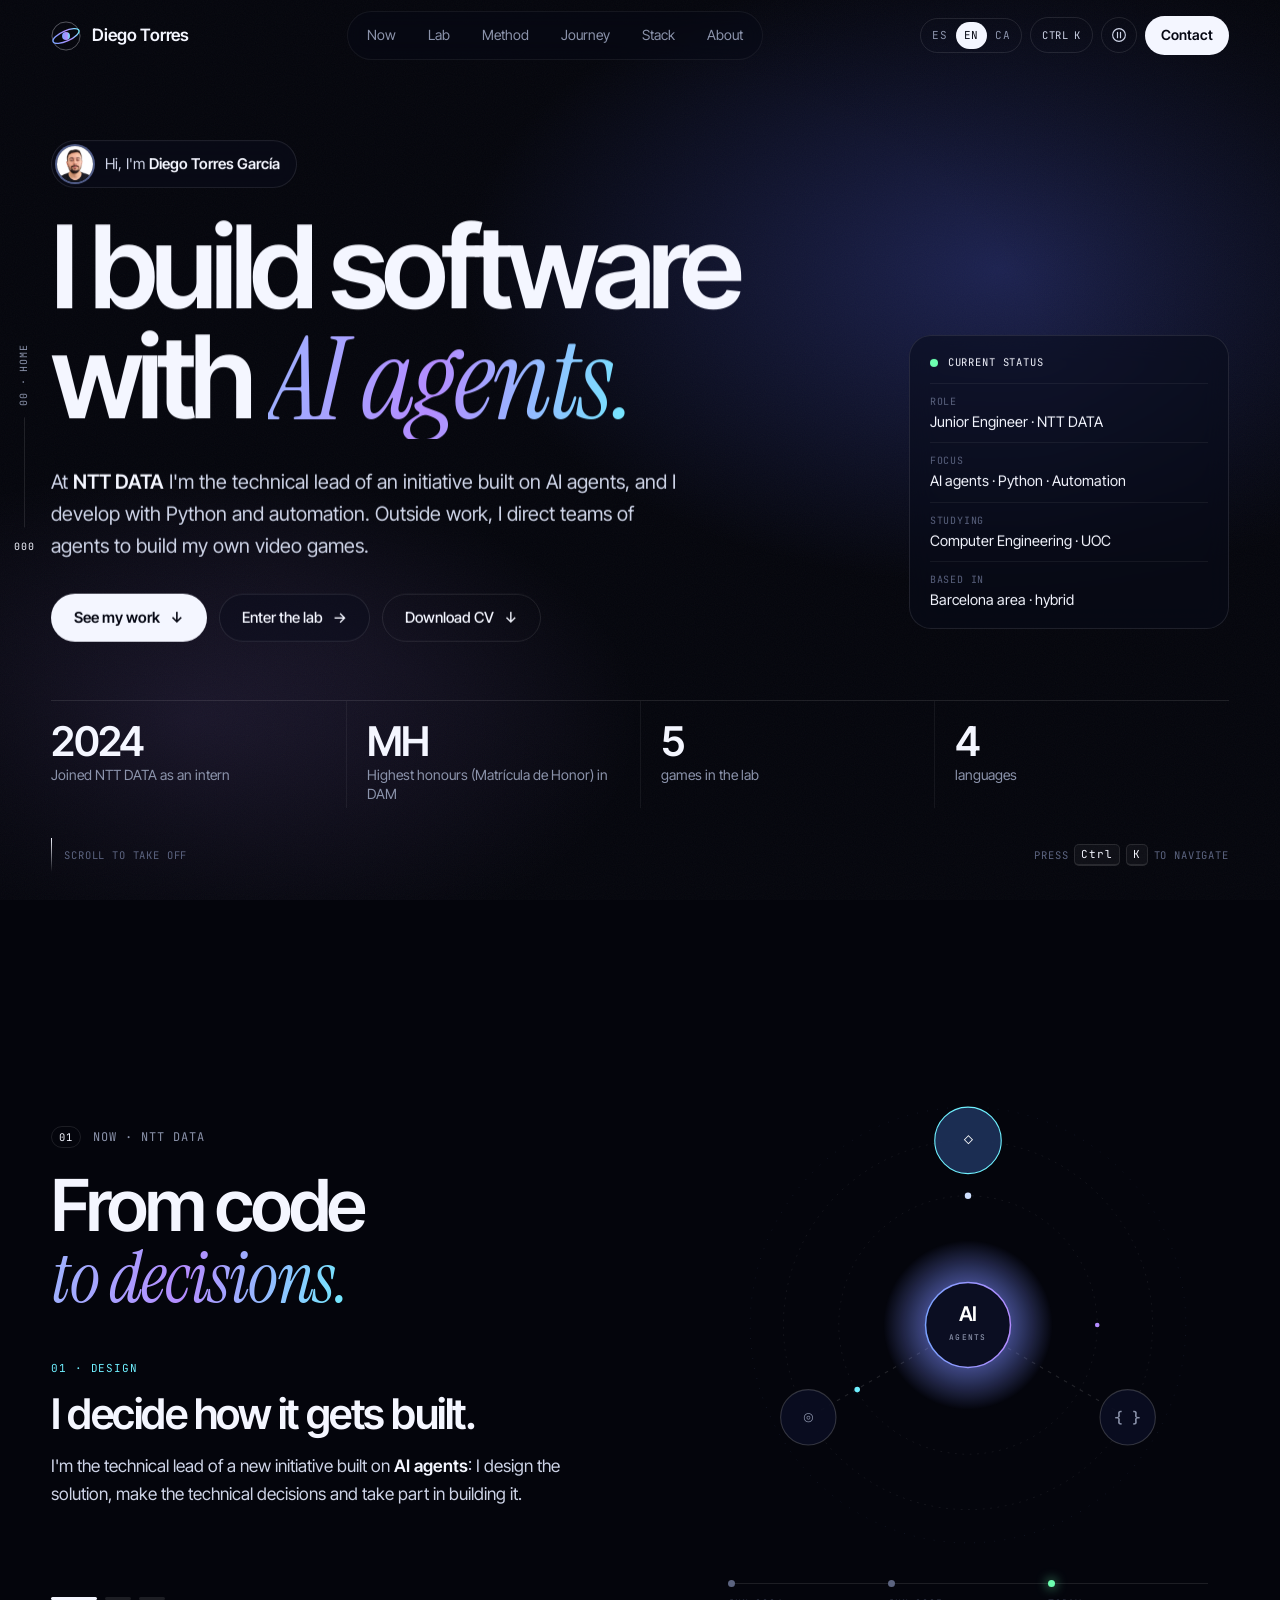
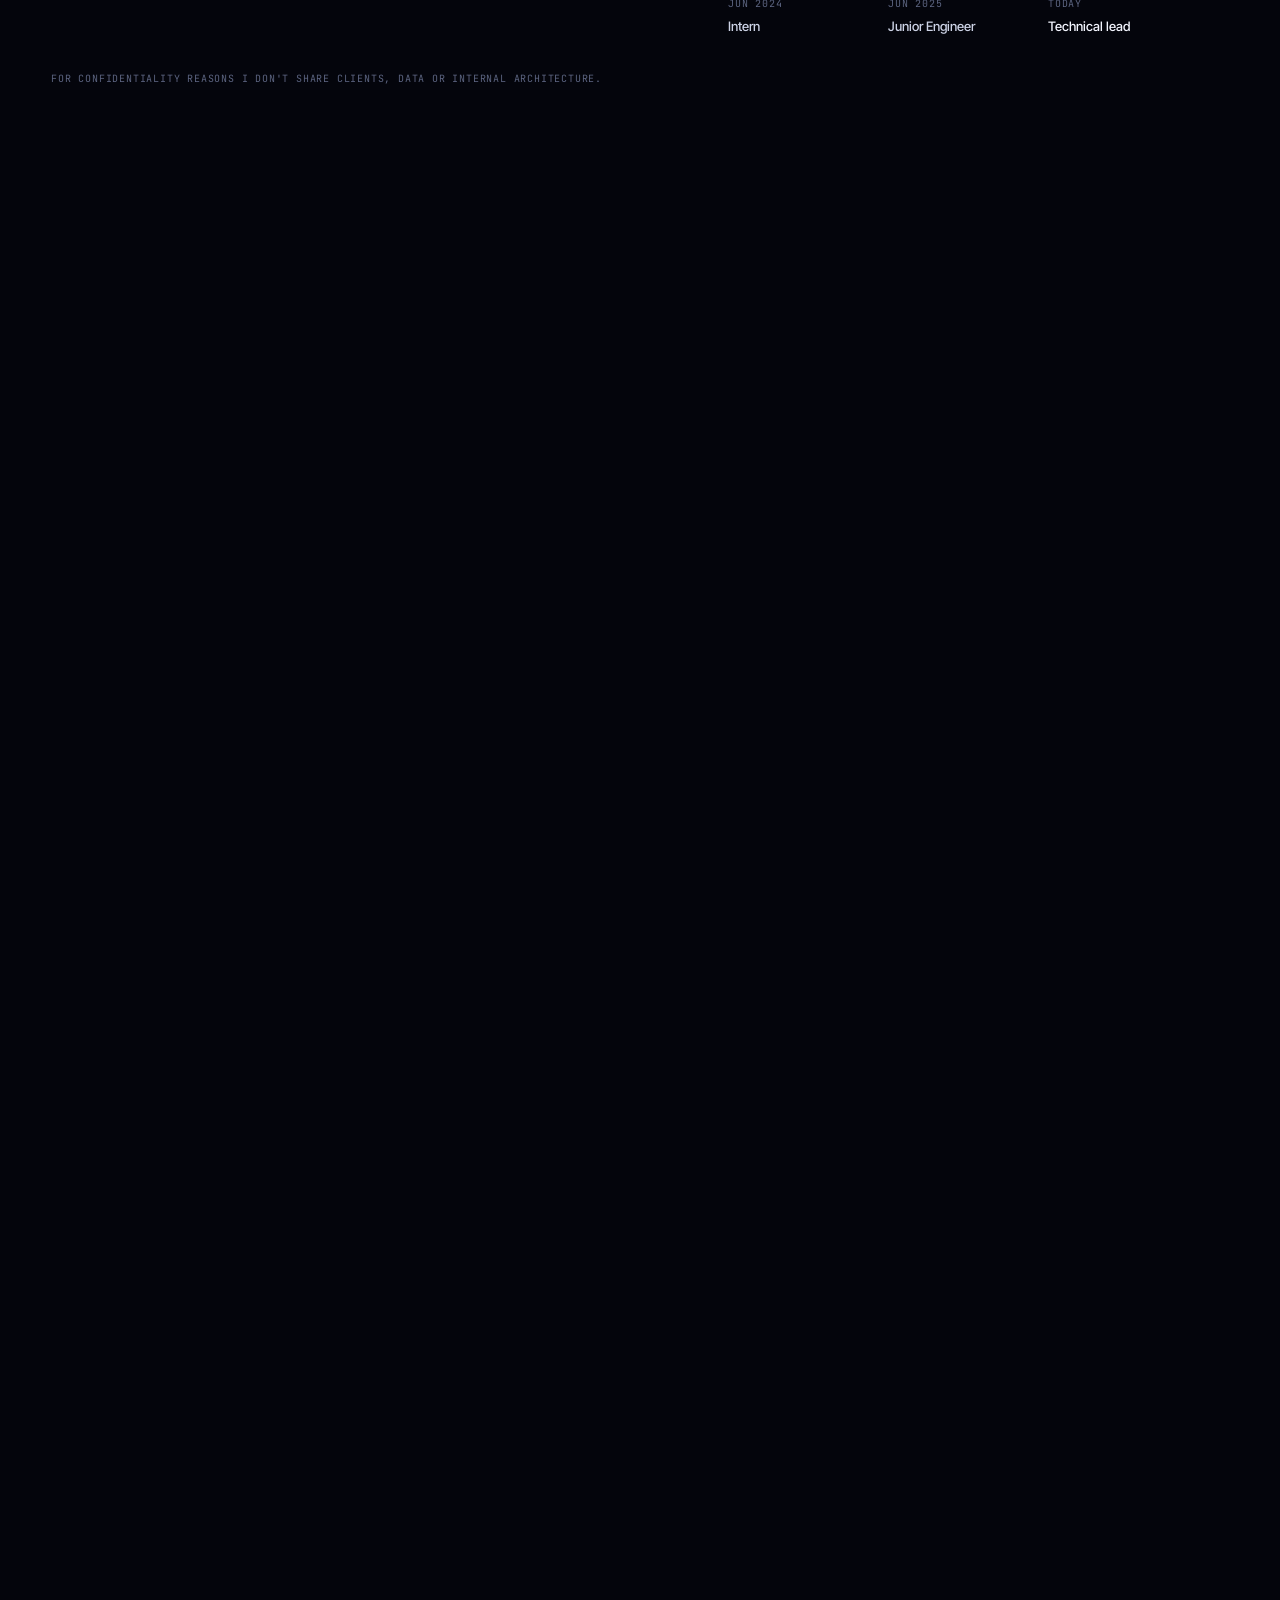
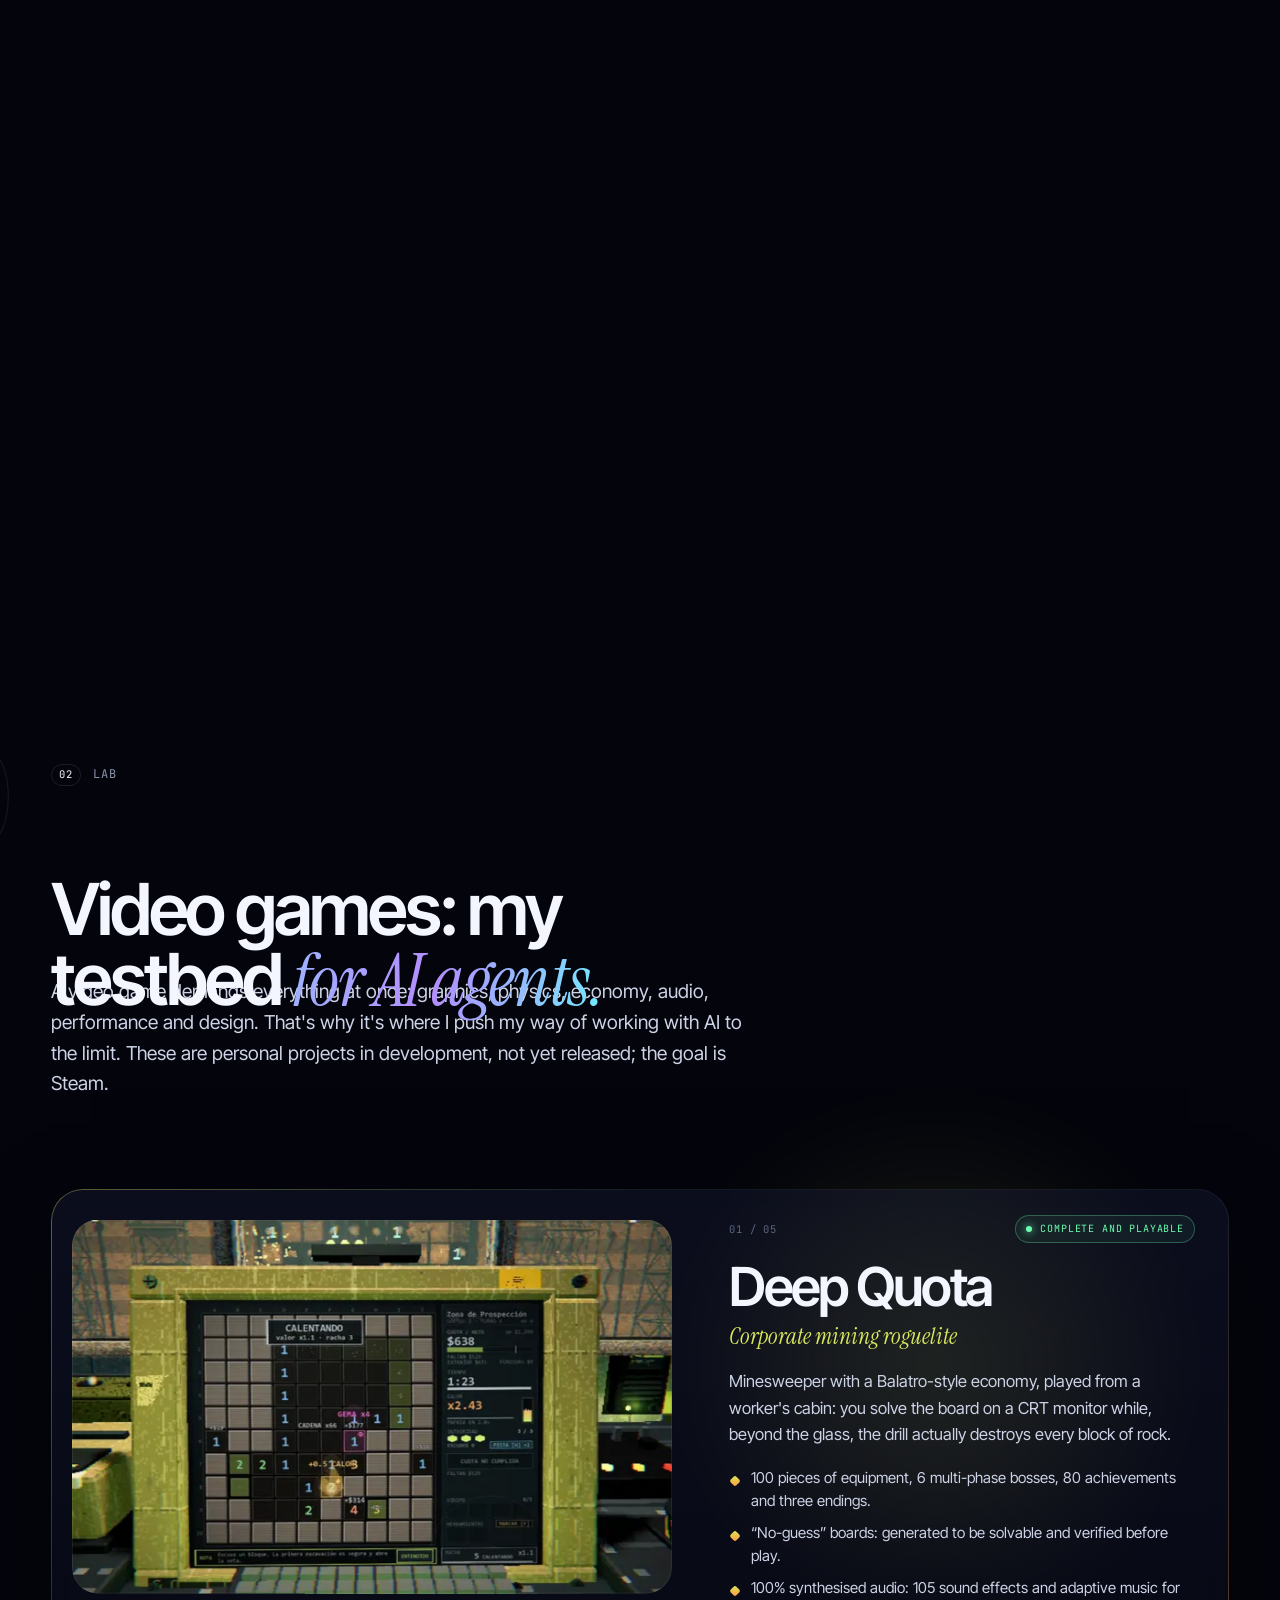
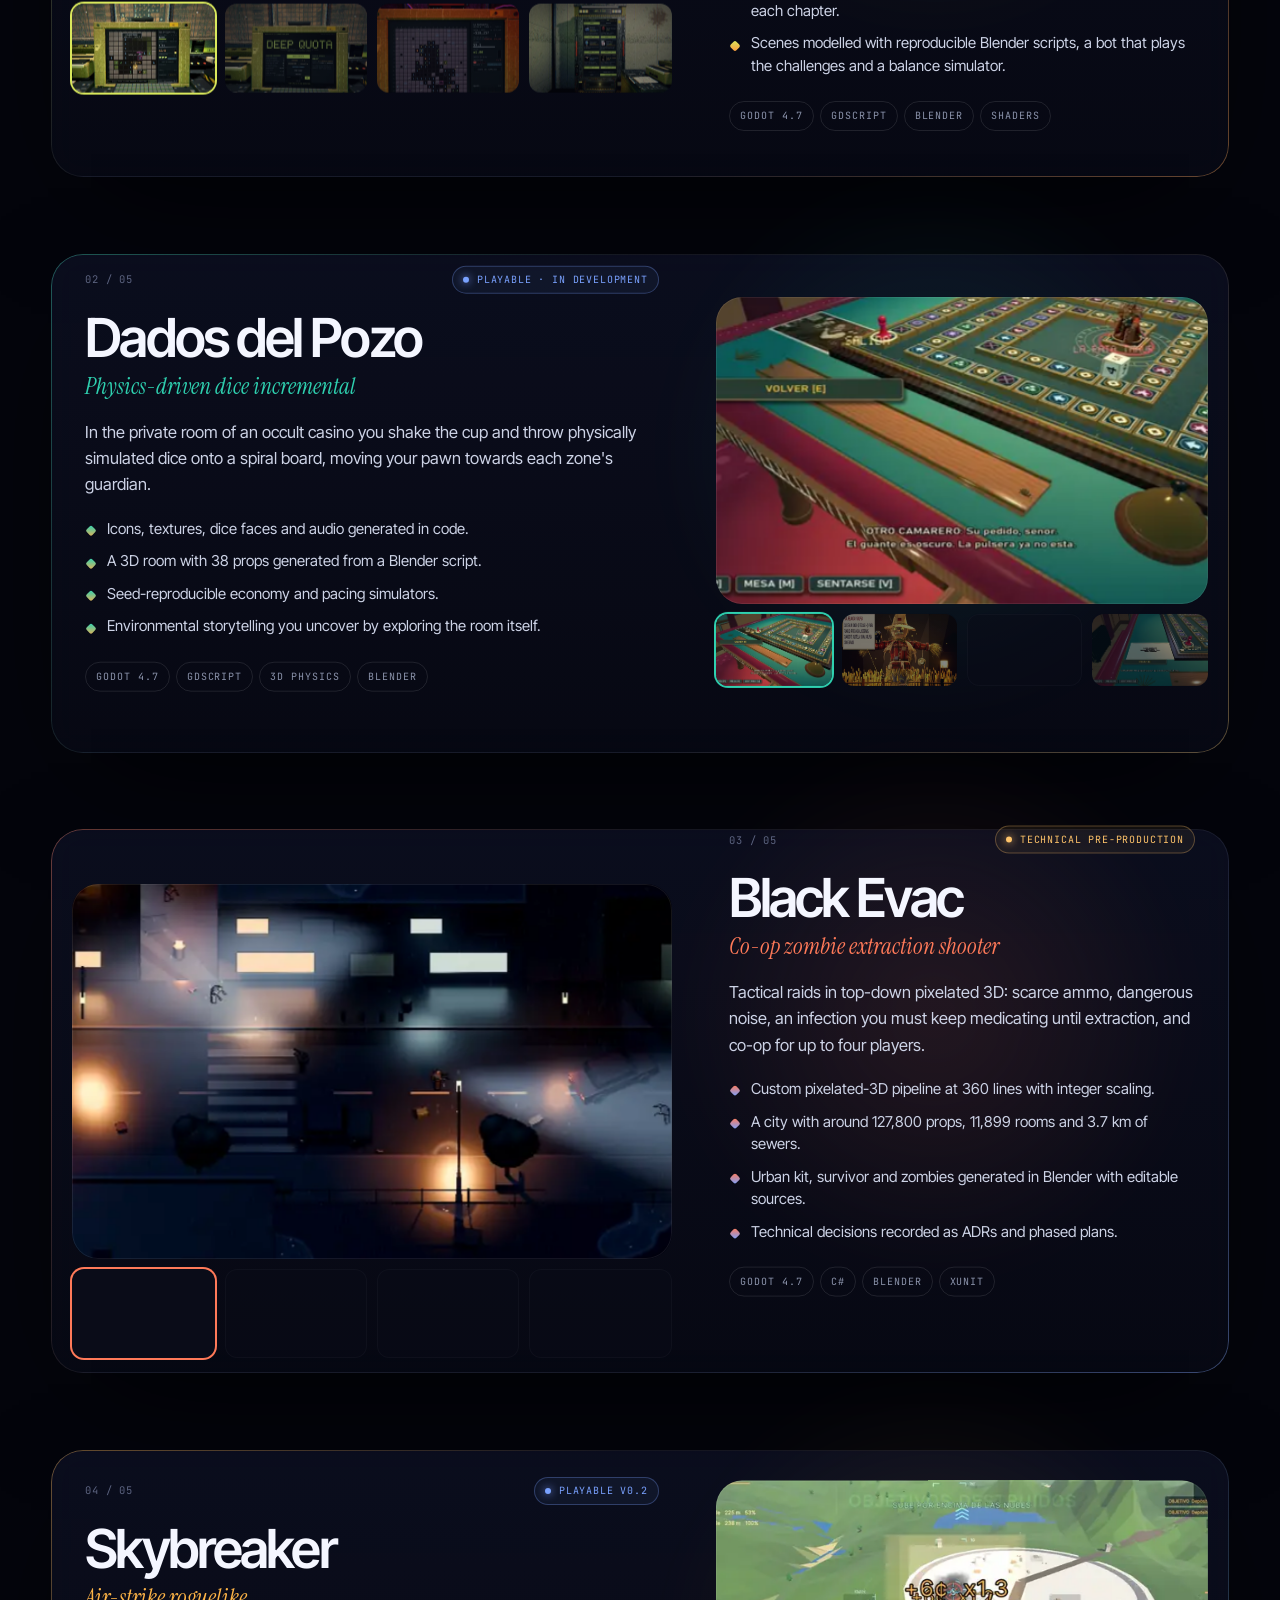
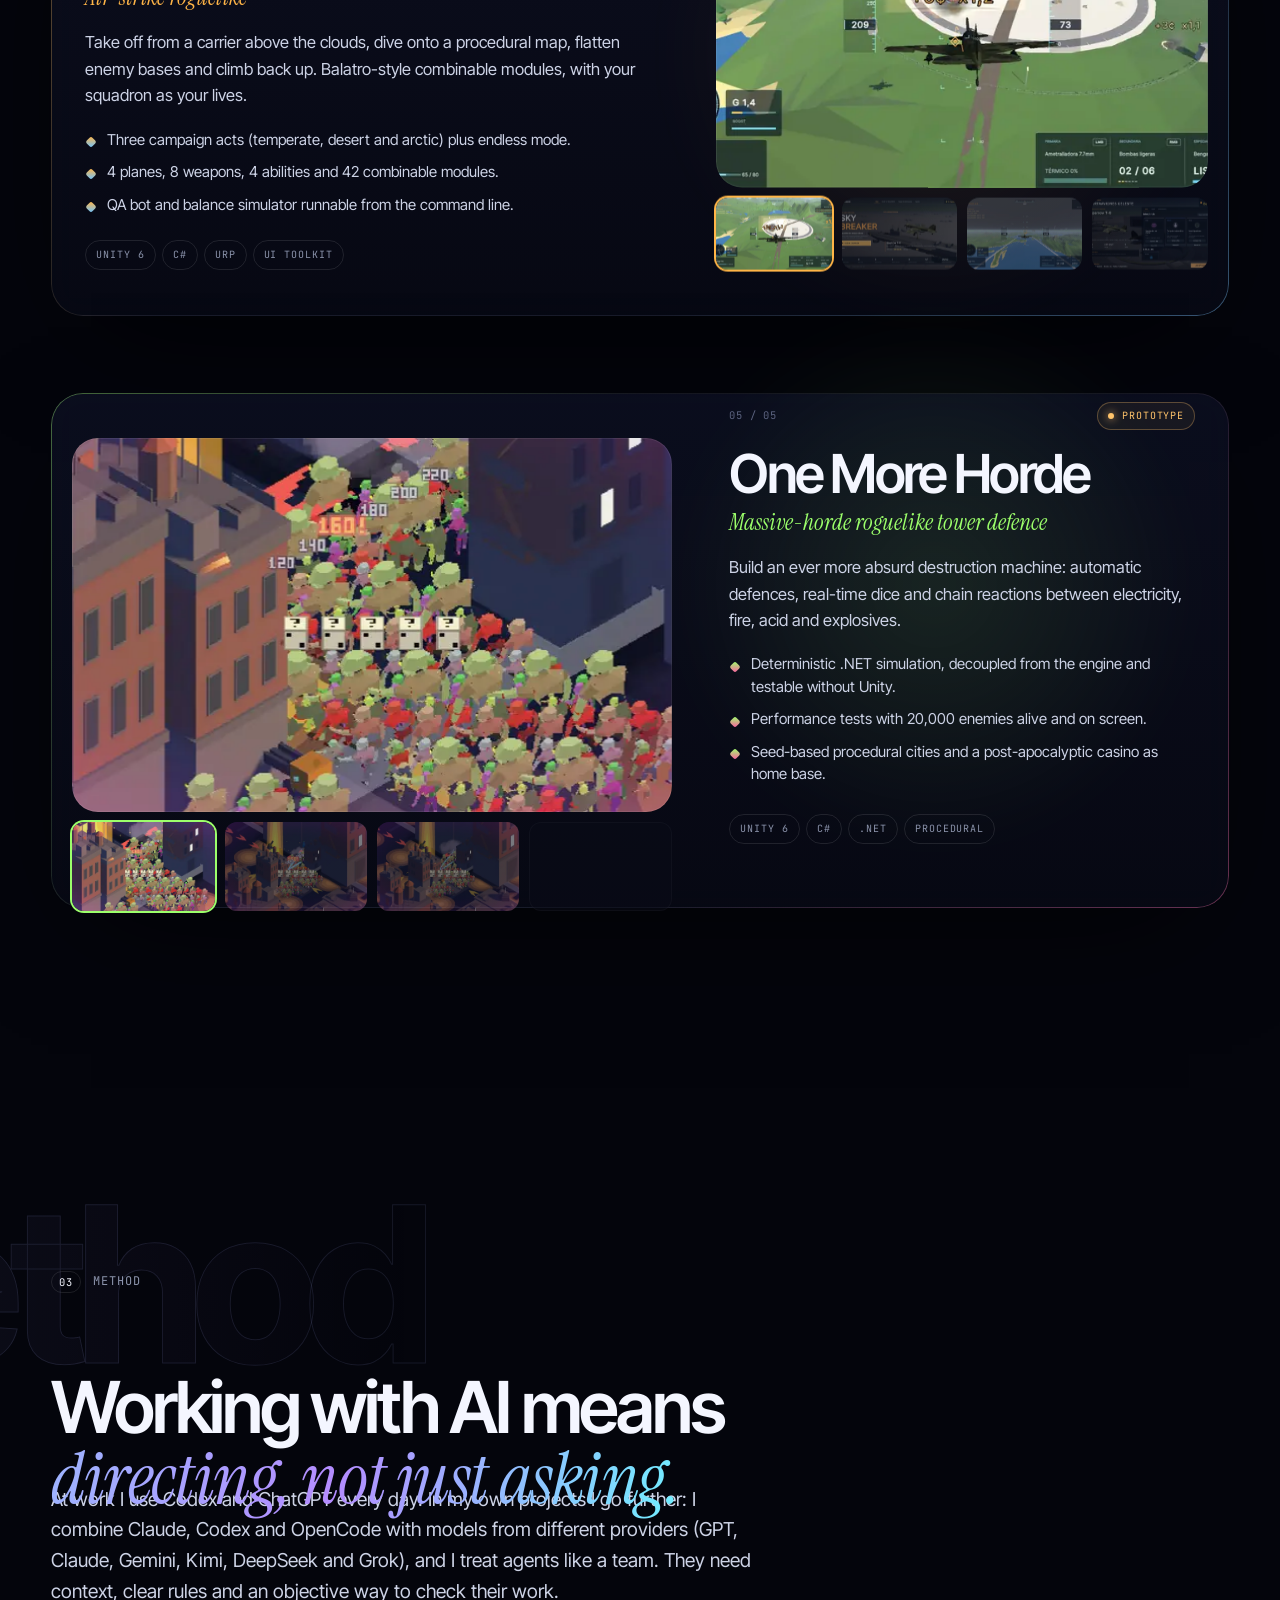
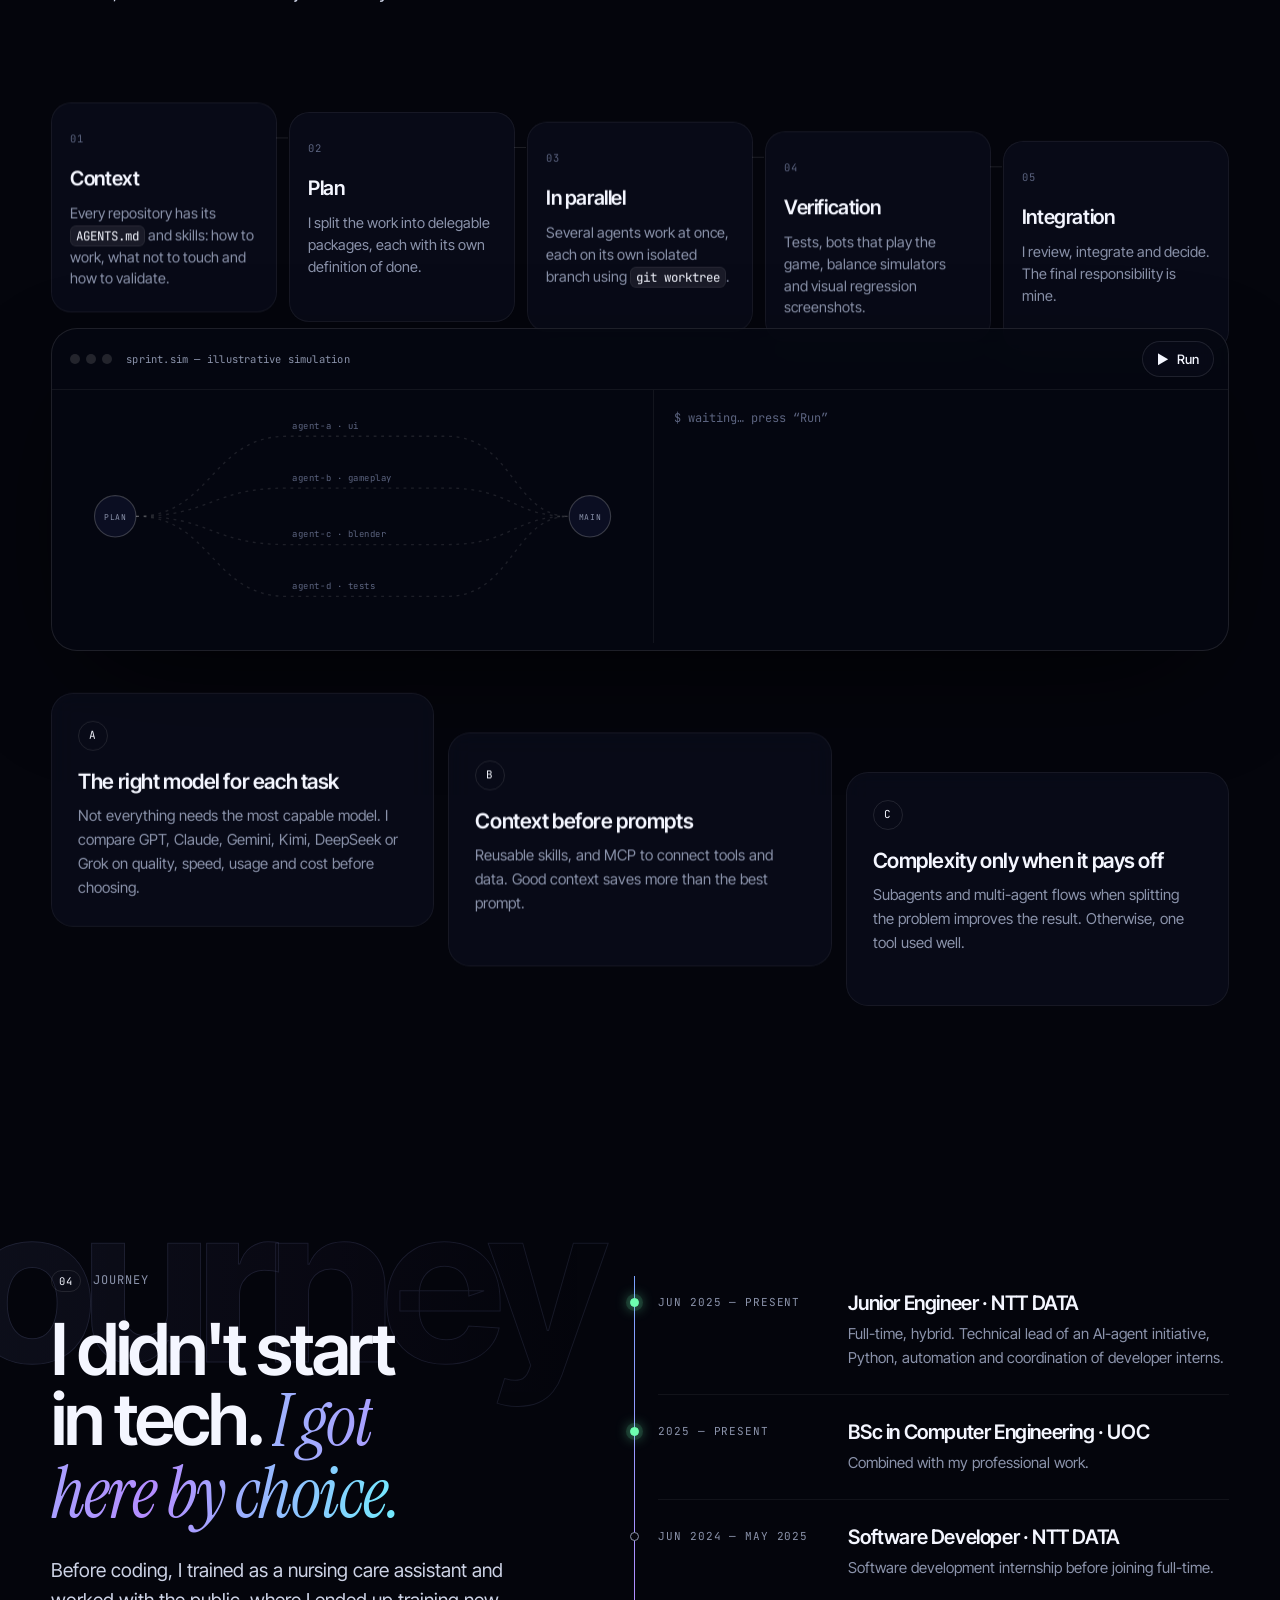
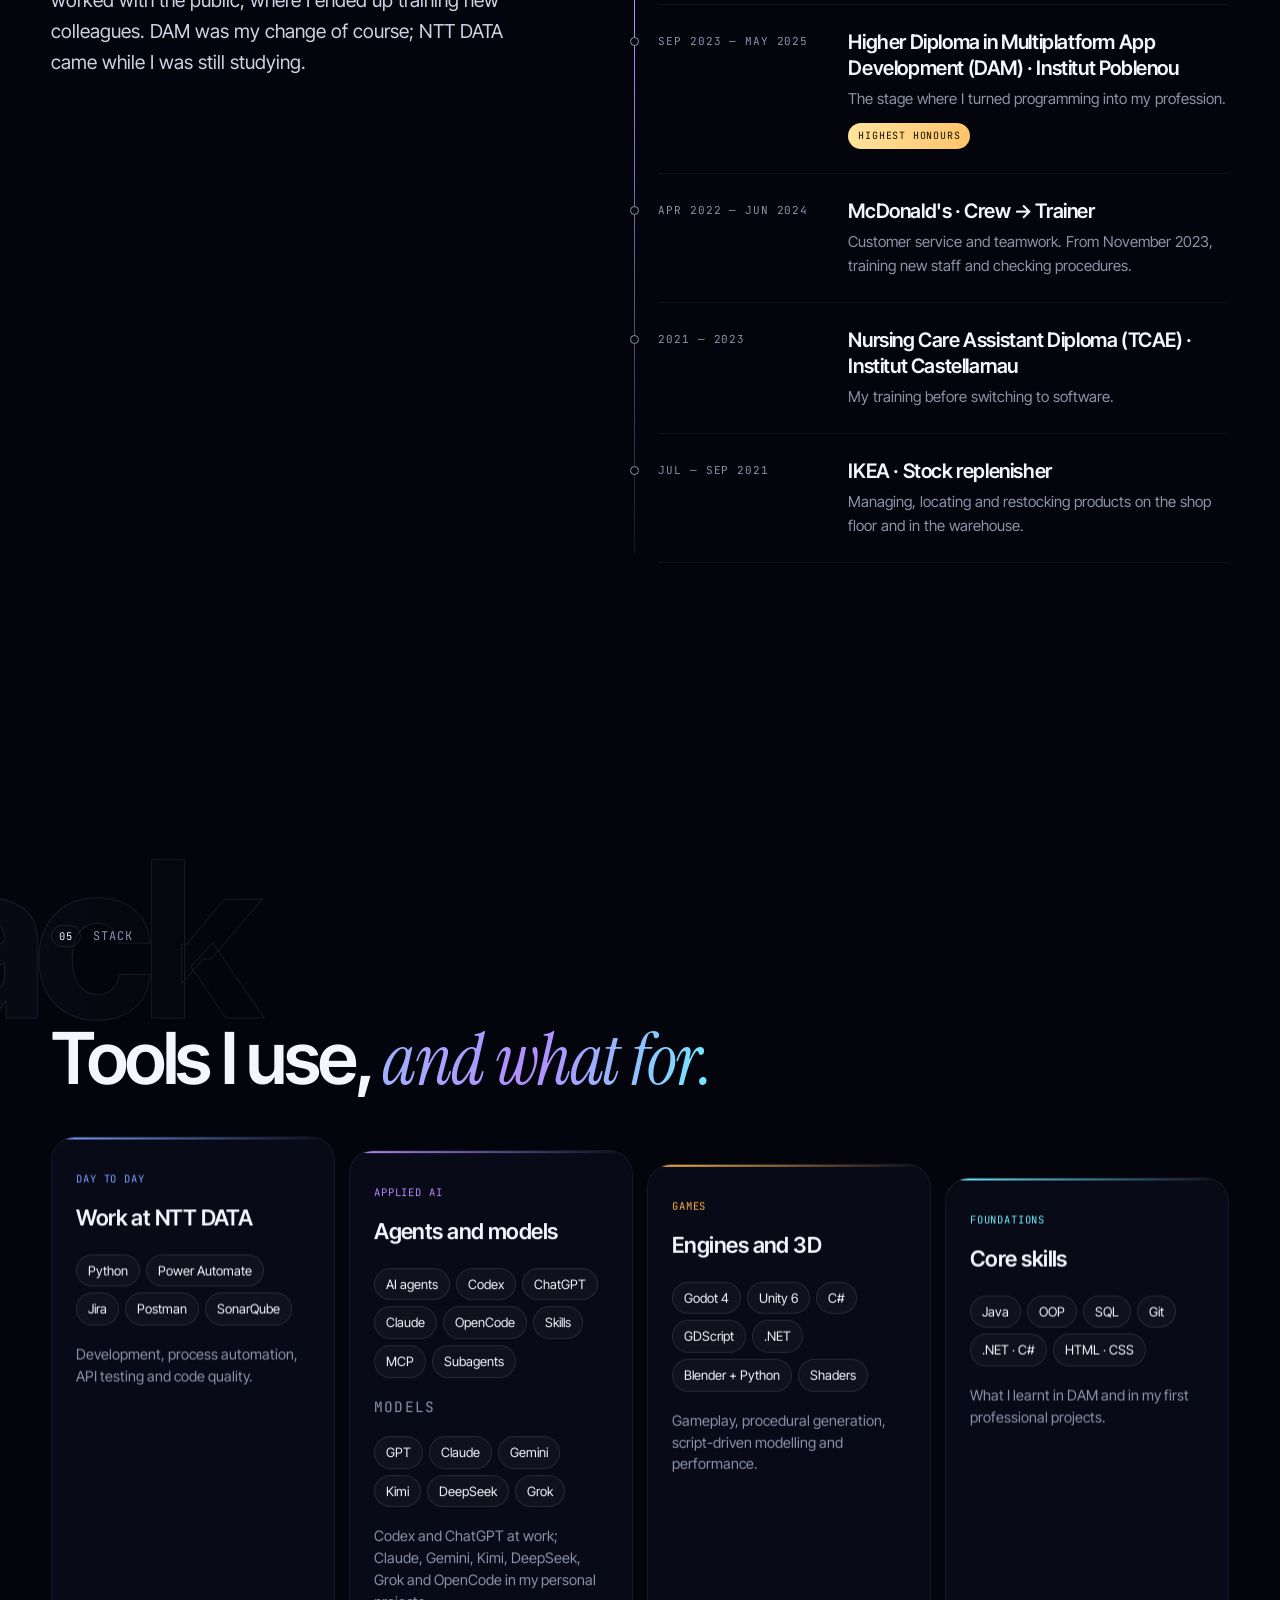
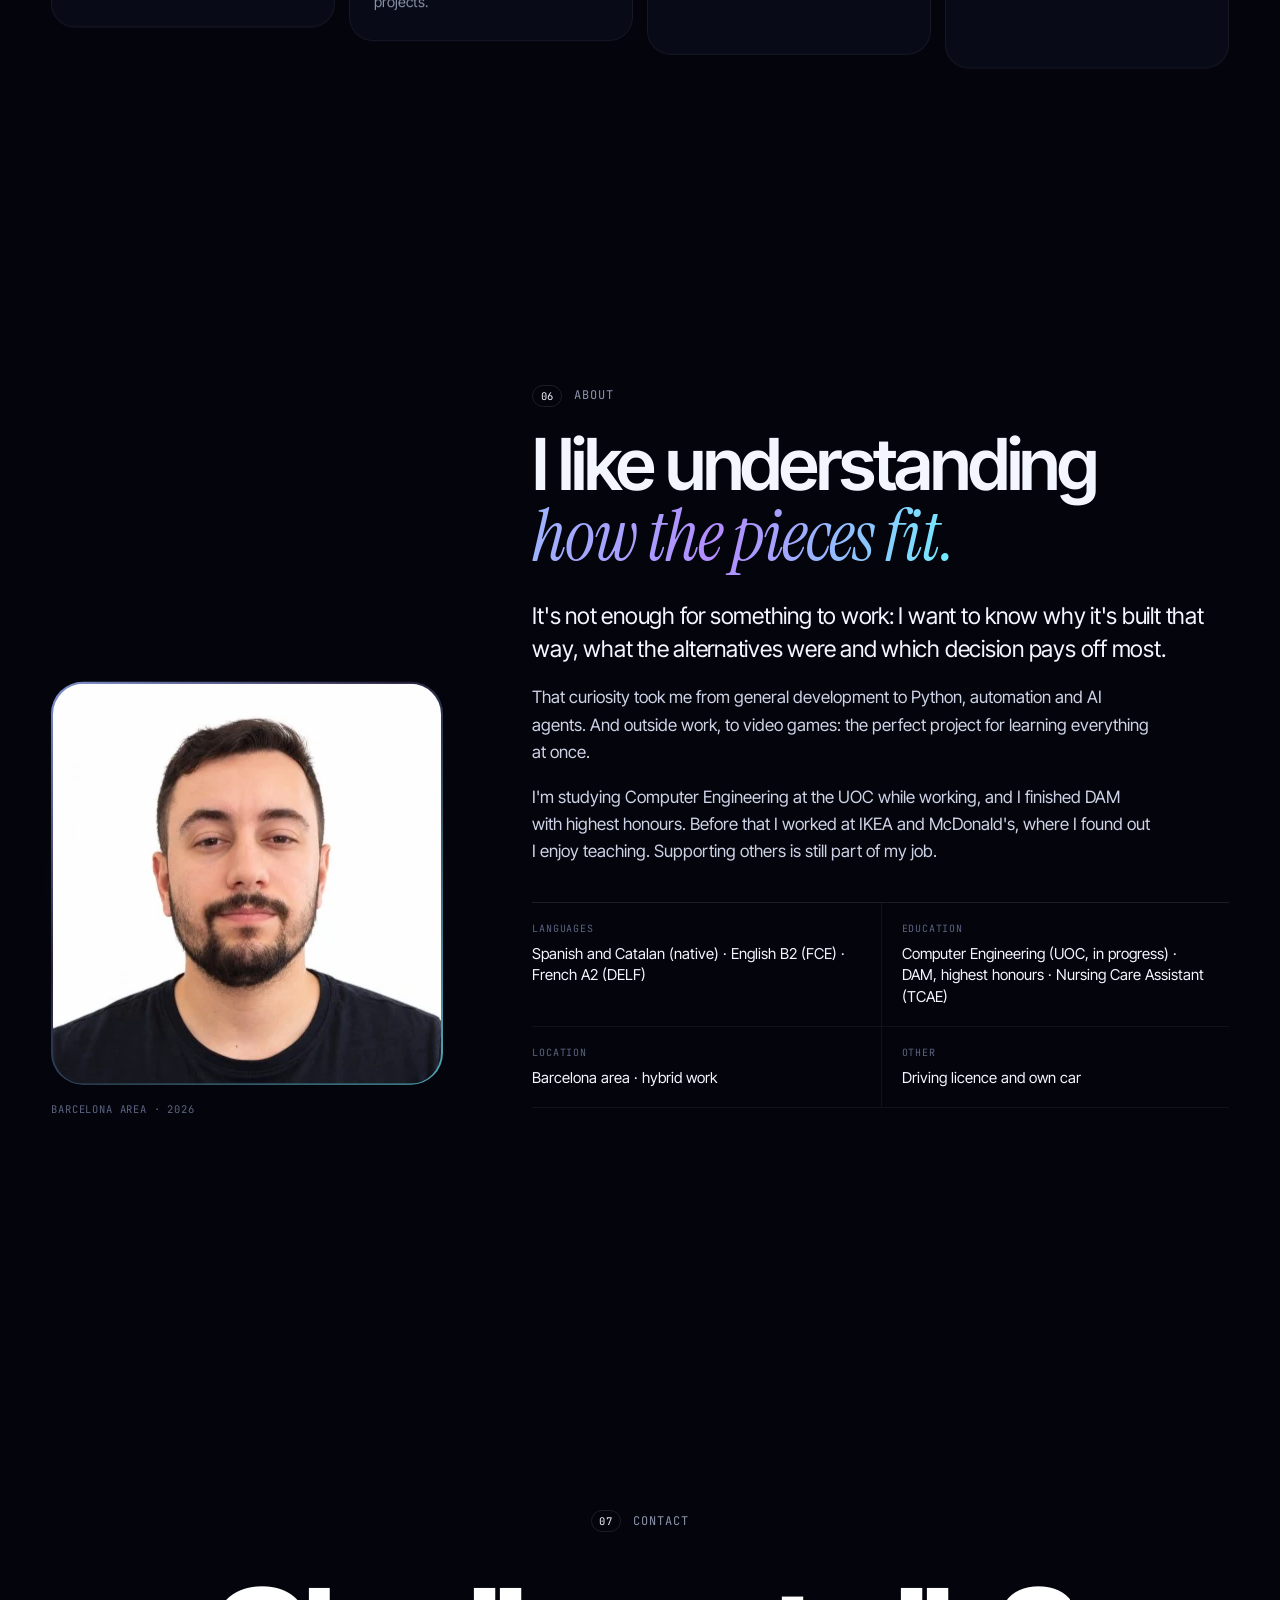
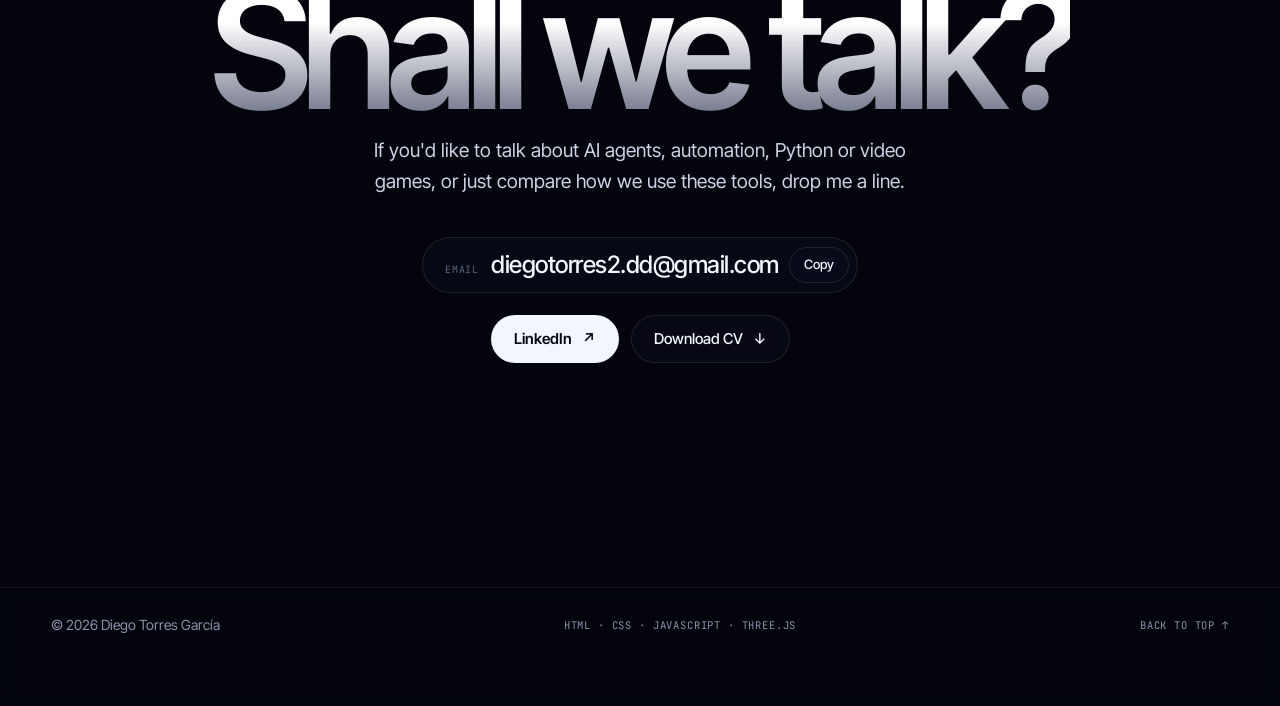
==== index.html @ aa2eeac1 "Portfolio 2026: web 3D trilingüe y CV actualizado - Viaje espacial en Three.js ligado al scroll y pa" ====
<!doctype html>
<html lang="es" class="no-js">
<head>
<meta charset="utf-8">
<meta name="viewport" content="width=device-width,initial-scale=1,viewport-fit=cover">
<title>Diego Torres García — Software, agentes de IA y videojuegos</title>
<meta name="description" content="Portfolio de Diego Torres García, Junior Engineer en NTT DATA. Lidero técnicamente una iniciativa de agentes de IA, desarrollo con Python y automatización, y construyo videojuegos con equipos de agentes.">
<meta name="author" content="Diego Torres García">
<meta name="theme-color" content="#04050c">
<meta name="color-scheme" content="dark">
<meta property="og:type" content="website">
<meta property="og:locale" content="es_ES">
<meta property="og:locale:alternate" content="en_GB">
<meta property="og:locale:alternate" content="ca_ES">
<meta property="og:title" content="Diego Torres García — Software, agentes de IA y videojuegos">
<meta property="og:description" content="Junior Engineer en NTT DATA. Agentes de IA, Python, automatización y un laboratorio de videojuegos construidos con agentes.">
<meta property="og:image" content="assets/img/og.png">
<meta property="og:image:width" content="1200">
<meta property="og:image:height" content="630">
<meta name="twitter:card" content="summary_large_image">
<link rel="icon" href="assets/img/favicon.svg" type="image/svg+xml">
<link rel="apple-touch-icon" href="assets/img/apple-touch-icon.png">
<link rel="preconnect" href="https://fonts.googleapis.com">
<link rel="preconnect" href="https://fonts.gstatic.com" crossorigin>
<link rel="stylesheet" href="https://fonts.googleapis.com/css2?family=Inter+Tight:ital,wght@0,300..800;1,300..600&family=Instrument+Serif:ital@0;1&family=JetBrains+Mono:wght@400;500&display=swap">
<link rel="stylesheet" href="assets/css/main.css">
<script>document.documentElement.classList.remove('no-js');document.documentElement.classList.add('js');</script>
<script type="application/ld+json">{"@context":"https://schema.org","@type":"Person","name":"Diego Torres García","jobTitle":"Junior Engineer","worksFor":{"@type":"Organization","name":"NTT DATA"},"address":{"@type":"PostalAddress","addressRegion":"Barcelona","addressCountry":"ES"},"alumniOf":[{"@type":"CollegeOrUniversity","name":"Universitat Oberta de Catalunya"},{"@type":"EducationalOrganization","name":"Institut Poblenou"}],"knowsLanguage":["es","ca","en","fr"],"knowsAbout":["Python","AI agents","Process automation","Godot","Unity","C#"],"sameAs":["https://www.linkedin.com/in/diego-torres-ditogar021/"]}</script>
<script type="importmap">{"imports":{"three":"https://cdn.jsdelivr.net/npm/three@0.160.0/build/three.module.js"}}</script>
<script type="module" src="assets/js/space.js"></script>
<script defer src="assets/js/i18n.js"></script>
<script defer src="assets/js/app.js"></script>
</head>
<body>
<a class="skip" href="#contenido" data-i18n="ui.skip">Saltar al contenido</a>

<div class="sky" aria-hidden="true"><canvas id="space"></canvas><div class="sky-fallback"></div><div class="sky-vignette"></div><div class="sky-grain"></div></div>

<div class="hud mono" aria-hidden="true">
  <span class="hud-chapter" id="hud-chapter">00 · INICIO</span>
  <span class="hud-track"><i id="hud-bar"></i></span>
  <span class="hud-num" id="hud-num">000</span>
</div>

<header class="site-header" id="header">
  <div class="header-inner">
    <a href="#inicio" class="brand" aria-label="Diego Torres García" data-i18n-attr="aria-label:ui.home">
      <span class="brand-mark" aria-hidden="true"><svg viewBox="0 0 32 32"><circle cx="16" cy="16" r="15" fill="none" stroke="currentColor" stroke-opacity=".35"/><ellipse cx="16" cy="16" rx="15" ry="5.5" fill="none" stroke="url(#bm)" stroke-width="1.4" transform="rotate(-24 16 16)"/><circle cx="16" cy="16" r="4.2" fill="url(#bm)"/><defs><linearGradient id="bm" x1="0" x2="1"><stop offset="0" stop-color="#7aa2ff"/><stop offset=".6" stop-color="#b48cff"/><stop offset="1" stop-color="#6ff0ff"/></linearGradient></defs></svg></span>
      <span class="brand-name">Diego Torres</span>
    </a>
    <nav class="site-nav" aria-label="Principal" data-i18n-attr="aria-label:ui.navLabel">
      <a href="#ahora" data-i18n="nav.now">Ahora</a>
      <a href="#laboratorio" data-i18n="nav.lab">Laboratorio</a>
      <a href="#metodo" data-i18n="nav.method">Método</a>
      <a href="#recorrido" data-i18n="nav.path">Recorrido</a>
      <a href="#stack" data-i18n="nav.stack">Stack</a>
      <a href="#sobre-mi" data-i18n="nav.about">Sobre mí</a>
    </nav>
    <div class="header-actions">
      <div class="lang" role="group" aria-label="Idioma" data-i18n-attr="aria-label:ui.langLabel">
        <button type="button" data-lang="es" aria-pressed="true" lang="es" title="Español">ES</button>
        <button type="button" data-lang="en" aria-pressed="false" lang="en" title="English">EN</button>
        <button type="button" data-lang="ca" aria-pressed="false" lang="ca" title="Català">CA</button>
      </div>
      <button type="button" class="icon-btn kbd-btn" id="palette-open" aria-haspopup="dialog" aria-label="Abrir navegación rápida" data-i18n-attr="aria-label:ui.paletteOpen;title:ui.paletteOpen" title="Abrir navegación rápida"><span class="mono">⌘K</span></button>
      <button type="button" class="icon-btn" id="motion-toggle" aria-pressed="false" aria-label="Pausar animaciones" title="Pausar animaciones" data-i18n-attr="aria-label:ui.motionOff;title:ui.motionOff"><svg viewBox="0 0 24 24" aria-hidden="true"><circle cx="12" cy="12" r="8.5" fill="none" stroke="currentColor" stroke-width="1.5"/><path class="i-pause" d="M10 8.5v7M14 8.5v7" stroke="currentColor" stroke-width="1.6" stroke-linecap="round"/><path class="i-play" d="M10 8.3l5.6 3.7L10 15.7z" fill="currentColor"/></svg></button>
      <a class="pill-btn header-cta" href="#contacto" data-i18n="nav.contact">Contacto</a>
      <button type="button" class="icon-btn menu-btn" id="menu-btn" aria-expanded="false" aria-controls="mobile-menu" aria-label="Abrir menú" data-i18n-attr="aria-label:ui.menu"><span></span><span></span></button>
    </div>
  </div>
</header>

<nav class="mobile-menu" id="mobile-menu" aria-label="Menú móvil" data-i18n-attr="aria-label:ui.mobileNav" hidden>
  <a href="#ahora"><span class="mono">01</span><span data-i18n="nav.now">Ahora</span></a>
  <a href="#laboratorio"><span class="mono">02</span><span data-i18n="nav.lab">Laboratorio</span></a>
  <a href="#metodo"><span class="mono">03</span><span data-i18n="nav.method">Método</span></a>
  <a href="#recorrido"><span class="mono">04</span><span data-i18n="nav.path">Recorrido</span></a>
  <a href="#stack"><span class="mono">05</span><span data-i18n="nav.stack">Stack</span></a>
  <a href="#sobre-mi"><span class="mono">06</span><span data-i18n="nav.about">Sobre mí</span></a>
  <a href="#contacto"><span class="mono">07</span><span data-i18n="nav.contact">Contacto</span></a>
</nav>

<main id="contenido">

<!-- ============ HERO ============ -->
<section class="hero" id="inicio" data-chapter="00" data-chapter-key="ch.home">
  <div class="shell hero-grid">
    <div class="hero-copy">
      <p class="hero-hello" data-speed="0.18">
        <img src="assets/img/diego.webp" width="48" height="48" alt="" class="hero-avatar">
        <span><span data-i18n="hero.hello">Hola, soy</span> <strong>Diego Torres García</strong></span>
      </p>
      <h1 class="hero-title" data-speed="0.14">
        <span class="line"><span data-i18n="hero.t1">Construyo software</span></span>
        <span class="line"><span data-i18n="hero.t2">con <em>agentes de IA.</em></span></span>
      </h1>
      <p class="hero-lead" data-speed="0.1" data-i18n="hero.lead">En <strong>NTT DATA</strong> lidero técnicamente una iniciativa basada en agentes de IA y desarrollo con Python y automatización. Fuera del trabajo, dirijo equipos de agentes para crear mis propios videojuegos.</p>
      <div class="hero-actions" data-speed="0.07">
        <a class="btn btn-primary" href="#ahora"><span data-i18n="hero.cta1">Ver mi trabajo</span><span aria-hidden="true">↓</span></a>
        <a class="btn" href="#laboratorio"><span data-i18n="hero.cta2">Entrar al laboratorio</span><span aria-hidden="true">→</span></a>
        <a class="btn btn-ghost" href="assets/cv/CV_Diego_Torres_Garcia_2026.pdf" download><span data-i18n="hero.cv">Descargar CV</span><span aria-hidden="true">↓</span></a>
      </div>
    </div>
    <aside class="hero-status" data-speed="-0.12" aria-label="Estado actual" data-i18n-attr="aria-label:hero.statusLabel">
      <div class="status-head mono"><i class="pulse"></i><span data-i18n="hero.statusTitle">Estado actual</span></div>
      <dl class="status-list">
        <div><dt class="mono" data-i18n="hero.s1k">Rol</dt><dd>Junior Engineer · NTT DATA</dd></div>
        <div><dt class="mono" data-i18n="hero.s2k">Foco</dt><dd data-i18n="hero.s2v">Agentes de IA · Python · Automatización</dd></div>
        <div><dt class="mono" data-i18n="hero.s3k">Estudiando</dt><dd data-i18n="hero.s3v">Ingeniería Informática · UOC</dd></div>
        <div><dt class="mono" data-i18n="hero.s4k">Base</dt><dd data-i18n="hero.s4v">Área de Barcelona · híbrido</dd></div>
      </dl>
    </aside>
  </div>
  <div class="shell">
    <ul class="hero-stats" role="list">
      <li><b>2024</b><span data-i18n="hero.k1">Entro en NTT DATA en prácticas</span></li>
      <li><b>MH</b><span data-i18n="hero.k2">Matrícula de Honor en DAM</span></li>
      <li><b>5</b><span data-i18n="hero.k3">juegos en el laboratorio</span></li>
      <li><b>4</b><span data-i18n="hero.k4">idiomas</span></li>
    </ul>
  </div>
  <div class="hero-foot shell mono">
    <span class="scroll-cue"><i></i><span data-i18n="hero.scroll">Desplázate para despegar</span></span>
    <span class="palette-hint"><span data-i18n="hero.hint1">Pulsa</span> <kbd>Ctrl</kbd> <kbd>K</kbd> <span data-i18n="hero.hint2">para navegar</span></span>
  </div>
</section>

<!-- ============ AHORA ============ -->
<section class="now" id="ahora" data-chapter="01" data-chapter-key="ch.now" aria-labelledby="now-title">
  <div class="now-sticky">
    <div class="shell now-grid">
      <div class="now-copy">
        <p class="eyebrow mono"><span>01</span><span data-i18n="now.eyebrow">Ahora · NTT DATA</span></p>
        <h2 class="section-title" id="now-title" data-i18n="now.title">Del código a <em>las decisiones.</em></h2>
        <div class="now-steps">
          <article class="now-step is-current" data-step="0">
            <span class="mono step-tag" data-i18n="now.s1tag">01 · Diseño</span>
            <h3 data-i18n="now.s1h">Decido cómo se construye.</h3>
            <p data-i18n="now.s1p">Lidero técnicamente una nueva iniciativa basada en <strong>agentes de IA</strong>: diseño la solución, tomo las decisiones técnicas y participo en su desarrollo.</p>
          </article>
          <article class="now-step" data-step="1">
            <span class="mono step-tag" data-i18n="now.s2tag">02 · Desarrollo</span>
            <h3 data-i18n="now.s2h">Y lo llevo a código.</h3>
            <p data-i18n="now.s2p">Desarrollo soluciones y automatizaciones con <strong>Python</strong> y Power Automate, con un foco creciente en IA aplicada. En el día a día: Jira, Postman, SonarQube, Codex y ChatGPT.</p>
          </article>
          <article class="now-step" data-step="2">
            <span class="mono step-tag" data-i18n="now.s3tag">03 · Equipo</span>
            <h3 data-i18n="now.s3h">Y ayudo a crecer a otros.</h3>
            <p data-i18n="now.s3p">Coordino a desarrolladores en prácticas: planifico y reparto tareas, sigo avances y tiempos y resuelvo dudas. He apoyado a <strong>cuatro o cinco</strong> y he sido el responsable directo de <strong>dos</strong>, incluido su TFG.</p>
          </article>
        </div>
        <div class="now-dots" aria-hidden="true"><i class="on"></i><i></i><i></i></div>
      </div>
      <div class="now-visual" aria-hidden="true">
        <svg class="system" id="system" viewBox="0 0 520 520" data-step="0">
          <defs>
            <radialGradient id="sysCore" cx="50%" cy="50%" r="50%"><stop offset="0" stop-color="#b9c8ff"/><stop offset=".45" stop-color="#7a8cff"/><stop offset="1" stop-color="#7a8cff" stop-opacity="0"/></radialGradient>
            <linearGradient id="sysLine" x1="0" x2="1"><stop offset="0" stop-color="#7aa2ff"/><stop offset="1" stop-color="#b48cff"/></linearGradient>
          </defs>
          <circle class="ring r1" cx="260" cy="260" r="200"/>
          <circle class="ring r2" cx="260" cy="260" r="140"/>
          <circle class="ring r3" cx="260" cy="260" r="236"/>
          <g class="links">
            <line class="l l0" x1="260" y1="260" x2="260" y2="60"/>
            <line class="l l1" x1="260" y1="260" x2="433" y2="360"/>
            <line class="l l2" x1="260" y1="260" x2="87" y2="360"/>
          </g>
          <circle class="core-glow" cx="260" cy="260" r="92" fill="url(#sysCore)"/>
          <circle class="core" cx="260" cy="260" r="46"/>
          <text class="core-t" x="260" y="256" text-anchor="middle">AI</text>
          <text class="core-s" x="260" y="276" text-anchor="middle">AGENTS</text>
          <g class="node n0" transform="translate(260 60)"><circle r="30"/><text y="5" text-anchor="middle">◇</text></g>
          <g class="node n1" transform="translate(433 360)"><circle r="30"/><text y="6" text-anchor="middle">{ }</text></g>
          <g class="node n2" transform="translate(87 360)"><circle r="30"/><text y="6" text-anchor="middle">◎</text></g>
          <g class="orbiters"><circle class="o o1" cx="260" cy="120" r="3.5"/><circle class="o o2" cx="400" cy="260" r="2.5"/><circle class="o o3" cx="140" cy="330" r="3"/></g>
        </svg>
        <ol class="arc mono">
          <li><span data-i18n="now.a1d">Jun 2024</span><b data-i18n="now.a1">Entro en prácticas</b></li>
          <li><span data-i18n="now.a2d">Jun 2025</span><b data-i18n="now.a2">Junior Engineer</b></li>
          <li class="on"><span data-i18n="now.a3d">Hoy</span><b data-i18n="now.a3">Liderazgo técnico</b></li>
        </ol>
      </div>
    </div>
    <p class="shell now-note mono" data-i18n="now.note">Por confidencialidad no detallo clientes, datos ni arquitectura interna.</p>
  </div>
</section>

<!-- ============ LABORATORIO ============ -->
<section class="section lab" id="laboratorio" data-chapter="02" data-chapter-key="ch.lab" aria-labelledby="lab-title">
  <div class="shell">
    <header class="section-head reveal">
      <span class="ghost" aria-hidden="true" data-i18n="nav.lab">Laboratorio</span>
      <p class="eyebrow mono"><span>02</span><span data-i18n="lab.eyebrow">Laboratorio</span></p>
      <h2 class="section-title" data-speed="0.08" id="lab-title" data-i18n="lab.title">Videojuegos: mi banco de pruebas <em>con agentes de IA.</em></h2>
      <p class="section-lead" data-i18n="lab.lead">Un videojuego lo exige todo a la vez: gráficos, física, economía, audio, rendimiento y diseño. Por eso es donde llevo al límite mi forma de trabajar con IA. Son proyectos personales en desarrollo, todavía sin publicar; el objetivo es llegar a Steam.</p>
    </header>

    <div class="games">

      <article class="game reveal" id="deep-quota" style="--g1:#d9e85c;--g2:#ff9a3d">
        <div class="game-media" data-speed="0.04">
          <button type="button" class="game-cover" data-gallery="deep-quota" data-index="0" aria-label="Ampliar capturas de Deep Quota" data-i18n-attr="aria-label:lab.zoomDQ">
            <img src="assets/img/games/deep-quota-1-sm.webp" data-full="assets/img/games/deep-quota-1.webp" width="760" height="474" loading="lazy" decoding="async" alt="Deep Quota: el tablero en el monitor CRT de la cabina" data-i18n-attr="alt:alt.dq1">
            <span class="zoom mono" aria-hidden="true">⤢</span>
          </button>
          <div class="thumbs">
            <button type="button" data-gallery="deep-quota" data-index="0" class="on"><img src="assets/img/games/deep-quota-1-sm.webp" data-full="assets/img/games/deep-quota-1.webp" loading="lazy" decoding="async" alt="Deep Quota: el tablero en el monitor CRT de la cabina" data-i18n-attr="alt:alt.dq1"></button>
            <button type="button" data-gallery="deep-quota" data-index="1"><img src="assets/img/games/deep-quota-2-sm.webp" data-full="assets/img/games/deep-quota-2.webp" loading="lazy" decoding="async" alt="Deep Quota: pantalla de título" data-i18n-attr="alt:alt.dq2"></button>
            <button type="button" data-gallery="deep-quota" data-index="2"><img src="assets/img/games/deep-quota-3-sm.webp" data-full="assets/img/games/deep-quota-3.webp" loading="lazy" decoding="async" alt="Deep Quota: sector 8 con la cabina en alerta" data-i18n-attr="alt:alt.dq3"></button>
            <button type="button" data-gallery="deep-quota" data-index="3"><img src="assets/img/games/deep-quota-4-sm.webp" data-full="assets/img/games/deep-quota-4.webp" loading="lazy" decoding="async" alt="Deep Quota: la máquina expendedora de equipo" data-i18n-attr="alt:alt.dq4"></button>
          </div>
        </div>
        <div class="game-info" data-speed="-0.05">
          <div class="game-top mono"><span class="game-n">01 / 05</span><span class="status s-done" data-i18n="lab.dq.status">Completo y jugable</span></div>
          <h3 class="game-name">Deep Quota</h3>
          <p class="game-genre" data-i18n="lab.dq.genre">Roguelite de excavación corporativa</p>
          <p class="game-pitch" data-i18n="lab.dq.pitch">Un buscaminas con economía al estilo Balatro, jugado desde la cabina de un operario: en el monitor CRT resuelves el tablero y, al otro lado de la cristalera, la perforadora destruye de verdad cada bloque de roca.</p>
          <ul class="game-points">
            <li data-i18n="lab.dq.p1">100 equipos, 6 jefes con fases, 80 logros y tres finales.</li>
            <li data-i18n="lab.dq.p2">Tableros «sin adivinanzas»: se generan resolubles y se verifican antes de empezar.</li>
            <li data-i18n="lab.dq.p3">Audio 100&nbsp;% sintetizado: 105 efectos y música adaptativa por capítulo.</li>
            <li data-i18n="lab.dq.p4">Escenarios modelados con scripts de Blender reproducibles, bot que juega los desafíos y simulador de balance.</li>
          </ul>
          <ul class="tags mono" role="list"><li>Godot 4.7</li><li>GDScript</li><li>Blender</li><li>Shaders</li></ul>
        </div>
      </article>

      <article class="game reveal" id="dados-del-pozo" style="--g1:#2fd1b0;--g2:#e0b25a">
        <div class="game-media" data-speed="0.04">
          <button type="button" class="game-cover" data-gallery="dados-del-pozo" data-index="0" aria-label="Ampliar capturas de Dados del Pozo" data-i18n-attr="aria-label:lab.zoomDP">
            <img src="assets/img/games/dados-del-pozo-1-sm.webp" data-full="assets/img/games/dados-del-pozo-1.webp" width="760" height="318" loading="lazy" decoding="async" alt="Dados del Pozo: la mesa de juego en la sala del casino" data-i18n-attr="alt:alt.dp1">
            <span class="zoom mono" aria-hidden="true">⤢</span>
          </button>
          <div class="thumbs">
            <button type="button" data-gallery="dados-del-pozo" data-index="0" class="on"><img src="assets/img/games/dados-del-pozo-1-sm.webp" data-full="assets/img/games/dados-del-pozo-1.webp" loading="lazy" decoding="async" alt="Dados del Pozo: la mesa de juego en la sala del casino" data-i18n-attr="alt:alt.dp1"></button>
            <button type="button" data-gallery="dados-del-pozo" data-index="1"><img src="assets/img/games/dados-del-pozo-2-sm.webp" data-full="assets/img/games/dados-del-pozo-2.webp" loading="lazy" decoding="async" alt="Dados del Pozo: combate contra el Espantapájaros" data-i18n-attr="alt:alt.dp2"></button>
            <button type="button" data-gallery="dados-del-pozo" data-index="2"><img src="assets/img/games/dados-del-pozo-3-sm.webp" data-full="assets/img/games/dados-del-pozo-3.webp" loading="lazy" decoding="async" alt="Dados del Pozo: el tablero en espiral al empezar la partida" data-i18n-attr="alt:alt.dp3"></button>
            <button type="button" data-gallery="dados-del-pozo" data-index="3"><img src="assets/img/games/dados-del-pozo-4-sm.webp" data-full="assets/img/games/dados-del-pozo-4.webp" loading="lazy" decoding="async" alt="Dados del Pozo: explorando la sala de juego" data-i18n-attr="alt:alt.dp4"></button>
          </div>
        </div>
        <div class="game-info" data-speed="-0.05">
          <div class="game-top mono"><span class="game-n">02 / 05</span><span class="status s-play" data-i18n="lab.dp.status">Jugable · en desarrollo</span></div>
          <h3 class="game-name">Dados del Pozo</h3>
          <p class="game-genre" data-i18n="lab.dp.genre">Incremental de dados con física</p>
          <p class="game-pitch" data-i18n="lab.dp.pitch">En la sala privada de un casino ocultista agitas el cubilete y lanzas dados con física real sobre un tablero en espiral que tu peón recorre hasta el guardián de cada zona.</p>
          <ul class="game-points">
            <li data-i18n="lab.dp.p1">Iconos, texturas, caras de los dados y audio generados por código.</li>
            <li data-i18n="lab.dp.p2">Sala 3D con 38 objetos generados desde un script de Blender.</li>
            <li data-i18n="lab.dp.p3">Simuladores de economía y de ritmo reproducibles por semilla.</li>
            <li data-i18n="lab.dp.p4">Una historia ambiental que se descubre explorando la propia sala.</li>
          </ul>
          <ul class="tags mono" role="list"><li>Godot 4.7</li><li>GDScript</li><li data-i18n="lab.tagPhysics">Física 3D</li><li>Blender</li></ul>
        </div>
      </article>

      <article class="game reveal" id="black-evac" style="--g1:#ff7a59;--g2:#7aa2ff">
        <div class="game-media" data-speed="0.04">
          <button type="button" class="game-cover" data-gallery="black-evac" data-index="0" aria-label="Ampliar capturas de Black Evac" data-i18n-attr="aria-label:lab.zoomBE">
            <img src="assets/img/games/black-evac-1-sm.webp" data-full="assets/img/games/black-evac-1.webp" width="760" height="428" loading="lazy" decoding="async" alt="Black Evac: calle nocturna en 3D pixelado" data-i18n-attr="alt:alt.be1">
            <span class="zoom mono" aria-hidden="true">⤢</span>
          </button>
          <div class="thumbs">
            <button type="button" data-gallery="black-evac" data-index="0" class="on"><img src="assets/img/games/black-evac-1-sm.webp" data-full="assets/img/games/black-evac-1.webp" loading="lazy" decoding="async" alt="Black Evac: calle nocturna en 3D pixelado" data-i18n-attr="alt:alt.be1"></button>
            <button type="button" data-gallery="black-evac" data-index="1"><img src="assets/img/games/black-evac-2-sm.webp" data-full="assets/img/games/black-evac-2.webp" loading="lazy" decoding="async" alt="Black Evac: incursión en una calle trasera" data-i18n-attr="alt:alt.be2"></button>
            <button type="button" data-gallery="black-evac" data-index="2"><img src="assets/img/games/black-evac-3-sm.webp" data-full="assets/img/games/black-evac-3.webp" loading="lazy" decoding="async" alt="Black Evac: taller del refugio" data-i18n-attr="alt:alt.be3"></button>
            <button type="button" data-gallery="black-evac" data-index="3"><img src="assets/img/games/black-evac-4-sm.webp" data-full="assets/img/games/black-evac-4.webp" loading="lazy" decoding="async" alt="Black Evac: campamento en el bosque de día" data-i18n-attr="alt:alt.be4"></button>
          </div>
        </div>
        <div class="game-info" data-speed="-0.05">
          <div class="game-top mono"><span class="game-n">03 / 05</span><span class="status s-early" data-i18n="lab.be.status">Preproducción técnica</span></div>
          <h3 class="game-name">Black Evac</h3>
          <p class="game-genre" data-i18n="lab.be.genre">Extraction shooter cooperativo de zombis</p>
          <p class="game-pitch" data-i18n="lab.be.pitch">Incursiones tácticas en 3D pixelado con vista cenital: munición escasa, ruido peligroso, una infección que obliga a medicarse hasta extraer y cooperativo de hasta cuatro jugadores.</p>
          <ul class="game-points">
            <li data-i18n="lab.be.p1">Pipeline propio de 3D pixelado a 360 líneas con escalado entero.</li>
            <li data-i18n="lab.be.p2">Una ciudad con unas 127.800 piezas de atrezo, 11.899 estancias y 3,7&nbsp;km de alcantarillado.</li>
            <li data-i18n="lab.be.p3">Kit urbano, superviviente y zombis generados en Blender con fuentes editables.</li>
            <li data-i18n="lab.be.p4">Decisiones técnicas documentadas en ADR y planes por fases.</li>
          </ul>
          <ul class="tags mono" role="list"><li>Godot 4.7</li><li>C#</li><li>Blender</li><li>xUnit</li></ul>
        </div>
      </article>

      <article class="game reveal" id="skybreaker" style="--g1:#ffb547;--g2:#6fc3ff">
        <div class="game-media" data-speed="0.04">
          <button type="button" class="game-cover" data-gallery="skybreaker" data-index="0" aria-label="Ampliar capturas de Skybreaker" data-i18n-attr="aria-label:lab.zoomSB">
            <img src="assets/img/games/skybreaker-1-sm.webp" data-full="assets/img/games/skybreaker-1.webp" width="760" height="428" loading="lazy" decoding="async" alt="Skybreaker: ataque a una base con multiplicador de combo" data-i18n-attr="alt:alt.sb1">
            <span class="zoom mono" aria-hidden="true">⤢</span>
          </button>
          <div class="thumbs">
            <button type="button" data-gallery="skybreaker" data-index="0" class="on"><img src="assets/img/games/skybreaker-1-sm.webp" data-full="assets/img/games/skybreaker-1.webp" loading="lazy" decoding="async" alt="Skybreaker: ataque a una base con multiplicador de combo" data-i18n-attr="alt:alt.sb1"></button>
            <button type="button" data-gallery="skybreaker" data-index="1"><img src="assets/img/games/skybreaker-2-sm.webp" data-full="assets/img/games/skybreaker-2.webp" loading="lazy" decoding="async" alt="Skybreaker: menú principal" data-i18n-attr="alt:alt.sb2"></button>
            <button type="button" data-gallery="skybreaker" data-index="2"><img src="assets/img/games/skybreaker-3-sm.webp" data-full="assets/img/games/skybreaker-3.webp" loading="lazy" decoding="async" alt="Skybreaker: vuelo sobre el mapa procedural" data-i18n-attr="alt:alt.sb3"></button>
            <button type="button" data-gallery="skybreaker" data-index="3"><img src="assets/img/games/skybreaker-4-sm.webp" data-full="assets/img/games/skybreaker-4.webp" loading="lazy" decoding="async" alt="Skybreaker: hangar del portaaviones con módulos" data-i18n-attr="alt:alt.sb4"></button>
          </div>
        </div>
        <div class="game-info" data-speed="-0.05">
          <div class="game-top mono"><span class="game-n">04 / 05</span><span class="status s-play" data-i18n="lab.sb.status">Versión 0.2 jugable</span></div>
          <h3 class="game-name">Skybreaker</h3>
          <p class="game-genre" data-i18n="lab.sb.genre">Roguelike de ataque aéreo</p>
          <p class="game-pitch" data-i18n="lab.sb.pitch">Despegas de un portaaviones sobre las nubes, picas hasta un mapa procedural, arrasas las bases enemigas y vuelves a subir. Módulos combinables al estilo Balatro y tu escuadrón como vidas.</p>
          <ul class="game-points">
            <li data-i18n="lab.sb.p1">Tres actos de campaña (templado, desierto y ártico) y modo infinito.</li>
            <li data-i18n="lab.sb.p2">4 aviones, 8 armas, 4 habilidades y 42 módulos combinables.</li>
            <li data-i18n="lab.sb.p3">Bot de QA y simulador de balance ejecutables desde la línea de comandos.</li>
          </ul>
          <ul class="tags mono" role="list"><li>Unity 6</li><li>C#</li><li>URP</li><li>UI Toolkit</li></ul>
        </div>
      </article>

      <article class="game reveal" id="one-more-horde" style="--g1:#9cff6b;--g2:#ff5fa2">
        <div class="game-media" data-speed="0.04">
          <button type="button" class="game-cover" data-gallery="one-more-horde" data-index="0" aria-label="Ampliar capturas de One More Horde" data-i18n-attr="aria-label:lab.zoomOMH">
            <img src="assets/img/games/one-more-horde-1-sm.webp" data-full="assets/img/games/one-more-horde-1.webp" width="760" height="428" loading="lazy" decoding="async" alt="One More Horde: una horda de zombis contra las defensas" data-i18n-attr="alt:alt.omh1">
            <span class="zoom mono" aria-hidden="true">⤢</span>
          </button>
          <div class="thumbs">
            <button type="button" data-gallery="one-more-horde" data-index="0" class="on"><img src="assets/img/games/one-more-horde-1-sm.webp" data-full="assets/img/games/one-more-horde-1.webp" loading="lazy" decoding="async" alt="One More Horde: una horda de zombis contra las defensas" data-i18n-attr="alt:alt.omh1"></button>
            <button type="button" data-gallery="one-more-horde" data-index="1"><img src="assets/img/games/one-more-horde-2-sm.webp" data-full="assets/img/games/one-more-horde-2.webp" loading="lazy" decoding="async" alt="One More Horde: Tesla, lanzallamas y mortero a la vez" data-i18n-attr="alt:alt.omh2"></button>
            <button type="button" data-gallery="one-more-horde" data-index="2"><img src="assets/img/games/one-more-horde-3-sm.webp" data-full="assets/img/games/one-more-horde-3.webp" loading="lazy" decoding="async" alt="One More Horde: lanzallamas frente a la horda" data-i18n-attr="alt:alt.omh3"></button>
            <button type="button" data-gallery="one-more-horde" data-index="3"><img src="assets/img/games/one-more-horde-4-sm.webp" data-full="assets/img/games/one-more-horde-4.webp" loading="lazy" decoding="async" alt="One More Horde: ciudad procedural de noche" data-i18n-attr="alt:alt.omh4"></button>
          </div>
        </div>
        <div class="game-info" data-speed="-0.05">
          <div class="game-top mono"><span class="game-n">05 / 05</span><span class="status s-early" data-i18n="lab.omh.status">Prototipo</span></div>
          <h3 class="game-name">One More Horde</h3>
          <p class="game-genre" data-i18n="lab.omh.genre">Tower defense roguelike de hordas masivas</p>
          <p class="game-pitch" data-i18n="lab.omh.pitch">Construyes una máquina de destrucción cada vez más absurda: defensas automáticas, dados en tiempo real y reacciones en cadena entre electricidad, fuego, ácido y explosivos.</p>
          <ul class="game-points">
            <li data-i18n="lab.omh.p1">Simulación determinista en .NET, separada del motor y testeable sin Unity.</li>
            <li data-i18n="lab.omh.p2">Pruebas de rendimiento con 20.000 enemigos vivos y visibles en pantalla.</li>
            <li data-i18n="lab.omh.p3">Ciudades procedurales por semilla y un casino postapocalíptico como base de operaciones.</li>
          </ul>
          <ul class="tags mono" role="list"><li>Unity 6</li><li>C#</li><li>.NET</li><li data-i18n="lab.tagProc">Procedural</li></ul>
        </div>
      </article>

    </div>
  </div>
</section>

<!-- ============ MÉTODO ============ -->
<section class="section method" id="metodo" data-chapter="03" data-chapter-key="ch.method" aria-labelledby="method-title">
  <div class="shell">
    <header class="section-head reveal">
      <span class="ghost" aria-hidden="true" data-i18n="nav.method">Método</span>
      <p class="eyebrow mono"><span>03</span><span data-i18n="method.eyebrow">Método</span></p>
      <h2 class="section-title" data-speed="0.08" id="method-title" data-i18n="method.title">Trabajar con IA es <em>dirigir, no solo pedir.</em></h2>
      <p class="section-lead" data-i18n="method.lead">En el trabajo uso Codex y ChatGPT a diario. En mis proyectos voy más allá: combino Claude, Codex y OpenCode con modelos de distintos proveedores (GPT, Claude, Gemini, Kimi, DeepSeek y Grok) y trato a los agentes como a un equipo. Necesitan contexto, reglas claras y una forma objetiva de comprobar su trabajo.</p>
    </header>

    <div class="mission reveal">
      <ol class="flow" role="list">
        <li class="flow-step" data-speed="0.02" data-flow="0"><span class="mono">01</span><h3 data-i18n="method.f1h">Contexto</h3><p data-i18n="method.f1p">Cada repositorio tiene su <code>AGENTS.md</code> y sus skills: cómo trabajar, qué no tocar y cómo validar.</p></li>
        <li class="flow-step" data-speed="0.05" data-flow="1"><span class="mono">02</span><h3 data-i18n="method.f2h">Plan</h3><p data-i18n="method.f2p">Divido el trabajo en paquetes delegables, cada uno con su definición de terminado.</p></li>
        <li class="flow-step" data-speed="0.08" data-flow="2"><span class="mono">03</span><h3 data-i18n="method.f3h">En paralelo</h3><p data-i18n="method.f3p">Varios agentes trabajan a la vez, cada uno en su propia rama aislada con <code>git worktree</code>.</p></li>
        <li class="flow-step" data-speed="0.11" data-flow="3"><span class="mono">04</span><h3 data-i18n="method.f4h">Verificación</h3><p data-i18n="method.f4p">Tests, bots que juegan, simuladores de balance y capturas de regresión visual.</p></li>
        <li class="flow-step" data-speed="0.14" data-flow="4"><span class="mono">05</span><h3 data-i18n="method.f5h">Integración</h3><p data-i18n="method.f5p">Reviso, integro y decido. La responsabilidad final es mía.</p></li>
      </ol>

      <div class="console" id="console">
        <div class="console-bar">
          <span class="dots" aria-hidden="true"><i></i><i></i><i></i></span>
          <span class="mono console-title" data-i18n="method.cTitle">sprint.sim — simulación ilustrativa</span>
          <button type="button" class="btn btn-small" id="run-sprint"><span aria-hidden="true">▶</span> <span data-i18n="method.run">Ejecutar</span></button>
        </div>
        <div class="console-body">
          <svg class="lanes" viewBox="0 0 600 230" aria-hidden="true">
            <g class="lane-paths">
              <path id="lp0" d="M70 115 C 150 115, 150 30, 230 30 L 400 30 C 470 30, 470 115, 530 115"/>
              <path id="lp1" d="M70 115 C 150 115, 150 85, 230 85 L 400 85 C 470 85, 470 115, 530 115"/>
              <path id="lp2" d="M70 115 C 150 115, 150 145, 230 145 L 400 145 C 470 145, 470 115, 530 115"/>
              <path id="lp3" d="M70 115 C 150 115, 150 200, 230 200 L 400 200 C 470 200, 470 115, 530 115"/>
            </g>
            <g class="lane-labels mono">
              <text x="236" y="22">agent-a · ui</text>
              <text x="236" y="77">agent-b · gameplay</text>
              <text x="236" y="137">agent-c · blender</text>
              <text x="236" y="192">agent-d · tests</text>
            </g>
            <g class="hub hub-in" transform="translate(48 115)"><circle r="22"/><text y="4" text-anchor="middle" class="mono">PLAN</text></g>
            <g class="hub hub-out" transform="translate(552 115)"><circle r="22"/><text y="4" text-anchor="middle" class="mono">MAIN</text></g>
            <g class="packets"><circle class="pk" r="5"/><circle class="pk" r="5"/><circle class="pk" r="5"/><circle class="pk" r="5"/></g>
          </svg>
          <pre class="log mono" id="sprint-log" aria-live="polite"><span class="muted" data-i18n="method.idle">$ esperando… pulsa «Ejecutar»</span></pre>
        </div>
      </div>
    </div>

    <div class="principles">
      <article class="principle reveal" data-speed="0.03"><span class="mono p-k">A</span><h3 data-i18n="method.pr1h">El modelo adecuado para cada tarea</h3><p data-i18n="method.pr1p">No todo necesita el modelo más capaz. Comparo GPT, Claude, Gemini, Kimi, DeepSeek o Grok por calidad, velocidad, consumo y coste antes de elegir.</p></article>
      <article class="principle reveal" data-speed="0.09"><span class="mono p-k">B</span><h3 data-i18n="method.pr2h">Contexto antes que prompts</h3><p data-i18n="method.pr2p">Skills reutilizables y MCP para conectar herramientas y datos. Un buen contexto ahorra más que el mejor prompt.</p></article>
      <article class="principle reveal" data-speed="0.15"><span class="mono p-k">C</span><h3 data-i18n="method.pr3h">Complejidad solo si compensa</h3><p data-i18n="method.pr3p">Subagentes y flujos multiagente cuando dividir el problema mejora el resultado. Si no, una sola herramienta bien usada.</p></article>
    </div>
  </div>
</section>

<!-- ============ RECORRIDO ============ -->
<section class="section path" id="recorrido" data-chapter="04" data-chapter-key="ch.path" aria-labelledby="path-title">
  <div class="shell path-grid">
    <header class="section-head path-head reveal">
      <span class="ghost" aria-hidden="true" data-i18n="nav.path">Recorrido</span>
      <p class="eyebrow mono"><span>04</span><span data-i18n="path.eyebrow">Recorrido</span></p>
      <h2 class="section-title" id="path-title" data-i18n="path.title">No empecé en tecnología. <em>Llegué por decisión propia.</em></h2>
      <p class="section-lead" data-i18n="path.lead">Antes de programar estudié Cuidados Auxiliares de Enfermería y trabajé de cara al público, donde acabé formando a nuevos compañeros. DAM fue el cambio de rumbo; NTT DATA llegó mientras aún estudiaba.</p>
    </header>
    <ol class="timeline" role="list">
      <li class="t-item reveal is-now"><span class="t-date mono" data-i18n="path.i1d">Jun 2025 — hoy</span><div><h3>Junior Engineer · NTT DATA</h3><p data-i18n="path.i1p">Jornada completa, híbrido. Liderazgo técnico de una iniciativa de agentes de IA, Python, automatización y coordinación de desarrolladores en prácticas.</p></div></li>
      <li class="t-item reveal is-now"><span class="t-date mono" data-i18n="path.i2d">2025 — hoy</span><div><h3 data-i18n="path.i2h">Grado en Ingeniería Informática · UOC</h3><p data-i18n="path.i2p">Compaginado con mi actividad profesional.</p></div></li>
      <li class="t-item reveal"><span class="t-date mono" data-i18n="path.i3d">Jun 2024 — may 2025</span><div><h3>Software Developer · NTT DATA</h3><p data-i18n="path.i3p">Contrato de prácticas en desarrollo de software antes de incorporarme a jornada completa.</p></div></li>
      <li class="t-item reveal"><span class="t-date mono" data-i18n="path.i4d">Sept 2023 — may 2025</span><div><h3 data-i18n="path.i4h">Técnico Superior en DAM · Institut Poblenou</h3><p data-i18n="path.i4p">Desarrollo de Aplicaciones Multiplataforma. La etapa en la que convertí la programación en mi profesión.</p><span class="award mono" data-i18n="path.award">Matrícula de Honor</span></div></li>
      <li class="t-item reveal"><span class="t-date mono" data-i18n="path.i5d">Abr 2022 — jun 2024</span><div><h3 data-i18n="path.i5h">McDonald's · Equipo → Formador</h3><p data-i18n="path.i5p">Atención al cliente y trabajo en equipo. Desde noviembre de 2023, formación de nuevo personal y verificación de procedimientos.</p></div></li>
      <li class="t-item reveal"><span class="t-date mono">2021 — 2023</span><div><h3 data-i18n="path.i6h">Técnico en Cuidados Auxiliares de Enfermería · Institut Castellarnau</h3><p data-i18n="path.i6p">Mi formación anterior al cambio hacia el software.</p></div></li>
      <li class="t-item reveal"><span class="t-date mono" data-i18n="path.i7d">Jul — sept 2021</span><div><h3 data-i18n="path.i7h">IKEA · Reponedor</h3><p data-i18n="path.i7p">Gestión, localización y reposición de producto en tienda y almacén.</p></div></li>
    </ol>
  </div>
</section>

<!-- ============ STACK ============ -->
<section class="section stack" id="stack" data-chapter="05" data-chapter-key="ch.stack" aria-labelledby="stack-title">
  <div class="shell">
    <header class="section-head reveal">
      <span class="ghost" aria-hidden="true" data-i18n="nav.stack">Stack</span>
      <p class="eyebrow mono"><span>05</span><span data-i18n="stack.eyebrow">Stack</span></p>
      <h2 class="section-title" data-speed="0.08" id="stack-title" data-i18n="stack.title">Herramientas que uso, <em>y para qué.</em></h2>
    </header>
    <div class="stack-grid">
      <article class="stack-card reveal" data-speed="0.02" style="--c:#7aa2ff">
        <span class="mono stack-k" data-i18n="stack.c1k">Día a día</span>
        <h3 data-i18n="stack.c1h">Trabajo en NTT DATA</h3>
        <ul class="chips" role="list"><li>Python</li><li>Power Automate</li><li>Jira</li><li>Postman</li><li>SonarQube</li></ul>
        <p data-i18n="stack.c1p">Desarrollo, automatización de procesos, pruebas de API y calidad de código.</p>
      </article>
      <article class="stack-card reveal" data-speed="0.07" style="--c:#b48cff">
        <span class="mono stack-k" data-i18n="stack.c2k">IA aplicada</span>
        <h3 data-i18n="stack.c2h">Agentes y modelos</h3>
        <ul class="chips" role="list"><li data-i18n="stack.agents">Agentes de IA</li><li>Codex</li><li>ChatGPT</li><li>Claude</li><li>OpenCode</li><li>Skills</li><li>MCP</li><li data-i18n="stack.subagents">Subagentes</li></ul>
        <p class="chips-k mono" data-i18n="stack.models">Modelos</p>
        <ul class="chips chips-models" role="list"><li>GPT</li><li>Claude</li><li>Gemini</li><li>Kimi</li><li>DeepSeek</li><li>Grok</li></ul>
        <p data-i18n="stack.c2p">Codex y ChatGPT en el trabajo; Claude, Gemini, Kimi, DeepSeek, Grok y OpenCode en mis proyectos personales.</p>
      </article>
      <article class="stack-card reveal" data-speed="0.12" style="--c:#ffb547">
        <span class="mono stack-k" data-i18n="stack.c3k">Videojuegos</span>
        <h3 data-i18n="stack.c3h">Motores y 3D</h3>
        <ul class="chips" role="list"><li>Godot 4</li><li>Unity 6</li><li>C#</li><li>GDScript</li><li>.NET</li><li data-i18n="stack.blender">Blender + Python</li><li>Shaders</li></ul>
        <p data-i18n="stack.c3p">Gameplay, generación procedural, modelado por script y rendimiento.</p>
      </article>
      <article class="stack-card reveal" data-speed="0.17" style="--c:#6ff0ff">
        <span class="mono stack-k" data-i18n="stack.c4k">Base técnica</span>
        <h3 data-i18n="stack.c4h">Fundamentos</h3>
        <ul class="chips" role="list"><li>Java</li><li data-i18n="stack.oop">POO</li><li>SQL</li><li>Git</li><li>.NET · C#</li><li>HTML · CSS</li></ul>
        <p data-i18n="stack.c4p">Lo que aprendí en DAM y en mis primeros proyectos profesionales.</p>
      </article>
    </div>
  </div>
</section>

<!-- ============ SOBRE MÍ ============ -->
<section class="section about" id="sobre-mi" data-chapter="06" data-chapter-key="ch.about" aria-labelledby="about-title">
  <div class="shell about-grid">
    <figure class="about-photo reveal" data-speed="0.14">
      <div class="photo-frame"><img src="assets/img/diego.webp" width="400" height="400" loading="lazy" decoding="async" alt="Retrato de Diego Torres García" data-i18n-attr="alt:about.alt"></div>
      <figcaption class="mono" data-i18n="about.caption">Área de Barcelona · 2026</figcaption>
    </figure>
    <div class="about-copy reveal">
      <p class="eyebrow mono"><span>06</span><span data-i18n="about.eyebrow">Sobre mí</span></p>
      <h2 class="section-title" id="about-title" data-i18n="about.title">Me gusta entender <em>cómo encajan las piezas.</em></h2>
      <p class="lead" data-i18n="about.p1">No me basta con que algo funcione: quiero saber por qué está montado así, qué alternativas había y qué decisión compensa más.</p>
      <p data-i18n="about.p2">Esa curiosidad me ha llevado del desarrollo generalista a Python, la automatización y los agentes de IA. Y fuera del trabajo, a los videojuegos: el proyecto perfecto para aprender de todo a la vez.</p>
      <p data-i18n="about.p3">Estudio Ingeniería Informática en la UOC mientras trabajo y terminé DAM con Matrícula de Honor. Antes trabajé en IKEA y en McDonald's, donde descubrí que me gusta enseñar. Acompañar a otros sigue siendo parte de mi trabajo.</p>
      <dl class="facts">
        <div><dt class="mono" data-i18n="about.f1k">Idiomas</dt><dd data-i18n="about.f1v">Español y catalán nativos · Inglés B2 (FCE) · Francés A2 (DELF)</dd></div>
        <div><dt class="mono" data-i18n="about.f2k">Formación</dt><dd data-i18n="about.f2v">Ingeniería Informática (UOC, en curso) · DAM, Matrícula de Honor · TCAE</dd></div>
        <div><dt class="mono" data-i18n="about.f3k">Ubicación</dt><dd data-i18n="about.f3v">Área de Barcelona · trabajo híbrido</dd></div>
        <div><dt class="mono" data-i18n="about.f4k">Otros</dt><dd data-i18n="about.f4v">Carné de conducir y vehículo propio</dd></div>
      </dl>
    </div>
  </div>
</section>

<!-- ============ CONTACTO ============ -->
<section class="contact" id="contacto" data-chapter="07" data-chapter-key="ch.contact" aria-labelledby="contact-title">
  <div class="shell contact-inner reveal">
    <p class="eyebrow mono"><span>07</span><span data-i18n="contact.eyebrow">Contacto</span></p>
    <h2 class="contact-title" data-speed="0.18" id="contact-title" data-i18n="contact.title">¿Hablamos?</h2>
    <p class="contact-lead" data-i18n="contact.lead">Si quieres hablar de agentes de IA, automatización, Python o videojuegos, o simplemente comparar cómo usamos estas herramientas, escríbeme.</p>
    <div class="mail-card">
      <a class="mail-link" id="mail-link" href="#contacto"><span class="mono mail-k" data-i18n="contact.email">Email</span><span class="mail-v" id="mail-text">diegotorres2.dd [at] gmail.com</span></a>
      <button type="button" class="btn btn-small" id="copy-mail"><span data-i18n="contact.copy">Copiar</span></button>
    </div>
    <div class="contact-actions">
      <a class="btn btn-primary" href="https://www.linkedin.com/in/diego-torres-ditogar021/" target="_blank" rel="noopener"><span>LinkedIn</span><span aria-hidden="true">↗</span></a>
      <a class="btn" href="assets/cv/CV_Diego_Torres_Garcia_2026.pdf" download><span data-i18n="hero.cv">Descargar CV</span><span aria-hidden="true">↓</span></a>
    </div>
  </div>
</section>
</main>

<footer class="site-footer">
  <div class="shell footer-inner">
    <span>© <span id="year">2026</span> Diego Torres García</span>
    <span class="mono" data-i18n="footer.built">HTML · CSS · JavaScript · Three.js</span>
    <a href="#inicio" class="mono" data-i18n="footer.top">Volver arriba ↑</a>
  </div>
</footer>

<!-- Paleta de comandos -->
<div class="palette" id="palette" role="dialog" aria-modal="true" aria-labelledby="palette-label" hidden>
  <div class="palette-backdrop" data-close></div>
  <div class="palette-box">
    <label class="sr-only" id="palette-label" for="palette-input" data-i18n="pal.label">Navegación rápida</label>
    <div class="palette-search"><span class="mono" aria-hidden="true">›</span><input id="palette-input" type="text" autocomplete="off" spellcheck="false" placeholder="¿Adónde vamos?" data-i18n-attr="placeholder:pal.placeholder" role="combobox" aria-expanded="true" aria-controls="palette-list" aria-autocomplete="list"></div>
    <ul class="palette-list" id="palette-list" role="listbox"></ul>
    <div class="palette-foot mono"><span><kbd>↑</kbd><kbd>↓</kbd> <span data-i18n="pal.move">moverse</span></span><span><kbd>↵</kbd> <span data-i18n="pal.go">abrir</span></span><span><kbd>Esc</kbd> <span data-i18n="pal.close">cerrar</span></span></div>
  </div>
</div>

<!-- Visor de capturas -->
<div class="lightbox" id="lightbox" role="dialog" aria-modal="true" aria-label="Visor de capturas" data-i18n-attr="aria-label:lb.label" hidden>
  <div class="lb-backdrop" data-close></div>
  <figure class="lb-figure">
    <img id="lb-img" src="data:," alt="">
    <figcaption class="mono"><span id="lb-cap"></span><span id="lb-count"></span></figcaption>
  </figure>
  <button type="button" class="lb-btn lb-prev" id="lb-prev" aria-label="Anterior" data-i18n-attr="aria-label:lb.prev">←</button>
  <button type="button" class="lb-btn lb-next" id="lb-next" aria-label="Siguiente" data-i18n-attr="aria-label:lb.next">→</button>
  <button type="button" class="lb-btn lb-close" id="lb-close" aria-label="Cerrar" data-i18n-attr="aria-label:lb.close">×</button>
</div>

<div class="toast mono" id="toast" role="status" aria-live="polite"></div>
</body>
</html>
---- assets/css/main.css ----
/* =========================================================
   Diego Torres García — portfolio
   ========================================================= */
:root {
  --bg: #04050c;
  --bg-2: #080a18;
  --panel: rgba(12, 15, 32, 0.62);
  --panel-solid: #0b0e1f;
  --line: rgba(255, 255, 255, 0.1);
  --line-2: rgba(255, 255, 255, 0.06);
  --white: #f4f6ff;
  --text: #cdd3e6;
  --muted: #8b93ab;
  --faint: #5c6480;
  --blue: #7aa2ff;
  --violet: #b48cff;
  --cyan: #6ff0ff;
  --green: #6dffb0;
  --amber: #ffc46b;
  --grad: linear-gradient(100deg, #9db4ff 0%, #b48cff 45%, #6ff0ff 100%);
  --display: "Inter Tight", ui-sans-serif, system-ui, -apple-system, "Segoe UI", sans-serif;
  --serif: "Instrument Serif", "Iowan Old Style", Georgia, serif;
  --mono: "JetBrains Mono", ui-monospace, "SFMono-Regular", Consolas, monospace;
  --gutter: clamp(16px, 4vw, 56px);
  --max: 1320px;
  --header: 72px;
  --radius: 26px;
  --ease: cubic-bezier(.2, .7, .1, 1);
}

*, *::before, *::after { box-sizing: border-box; }
html { background: var(--bg); overflow-x: clip; scroll-behavior: smooth; -webkit-text-size-adjust: 100%; scroll-padding-top: calc(var(--header) + 12px); }
body {
  margin: 0;
  background: var(--bg);
  color: var(--text);
  font-family: var(--display);
  font-size: 17px;
  line-height: 1.6;
  overflow-x: clip;
  -webkit-font-smoothing: antialiased;
  text-rendering: optimizeLegibility;
}
body.modal-open, body.menu-open { overflow: hidden; }
img { max-width: 100%; display: block; }
a { color: inherit; text-decoration: none; }
button { font: inherit; color: inherit; background: none; border: 0; padding: 0; cursor: pointer; }
h1, h2, h3, p { margin: 0; }
ul, ol { margin: 0; padding: 0; list-style: none; }
code { font-family: var(--mono); font-size: .86em; color: var(--white); background: rgba(255,255,255,.07); border: 1px solid var(--line-2); padding: .08em .38em; border-radius: 6px; }
kbd { font-family: var(--mono); font-size: 11px; border: 1px solid var(--line); border-bottom-width: 2px; border-radius: 5px; padding: 1px 6px; color: var(--white); background: rgba(255,255,255,.04); }
em { font-style: normal; }
::selection { background: #a9b9ff; color: #050711; }
:focus-visible { outline: 2px solid var(--cyan); outline-offset: 3px; border-radius: 6px; }
.mono { font-family: var(--mono); font-size: 12px; letter-spacing: .08em; text-transform: uppercase; }
.sr-only { position: absolute; width: 1px; height: 1px; padding: 0; margin: -1px; overflow: hidden; clip: rect(0,0,0,0); white-space: nowrap; border: 0; }
.shell { width: 100%; max-width: var(--max); margin-inline: auto; padding-inline: var(--gutter); }
.skip { position: fixed; left: 12px; top: 10px; z-index: 300; background: #fff; color: #000; padding: 10px 14px; border-radius: 10px; transform: translateY(-200%); }
.skip:focus { transform: none; }

/* ---------- Cielo ---------- */
.sky { position: fixed; inset: 0; z-index: 0; pointer-events: none; }
#space { position: absolute; inset: 0; width: 100%; height: 100%; display: block; opacity: 0; transition: opacity 1.4s var(--ease); }
.webgl-ready #space { opacity: 1; }
.sky-fallback {
  position: absolute; inset: 0;
  background:
    radial-gradient(ellipse 60% 50% at 78% 30%, rgba(90, 108, 255, .28), transparent 70%),
    radial-gradient(ellipse 50% 40% at 15% 80%, rgba(180, 140, 255, .16), transparent 70%),
    radial-gradient(1px 1px at 20% 30%, #fff 50%, transparent 51%),
    radial-gradient(1px 1px at 70% 60%, #fff 50%, transparent 51%),
    radial-gradient(1px 1px at 40% 80%, #cfd8ff 50%, transparent 51%),
    radial-gradient(1px 1px at 85% 15%, #fff 50%, transparent 51%),
    var(--bg);
  transition: opacity 1.4s var(--ease);
}
.webgl-ready .sky-fallback { opacity: 0; }
.sky-vignette { position: absolute; inset: 0; background: radial-gradient(ellipse at 50% 45%, transparent 0 45%, rgba(4,5,12,.35) 75%, rgba(4,5,12,.8) 100%); }
.sky-grain { position: absolute; inset: 0; opacity: .035; background-image: url("data:image/svg+xml,%3Csvg xmlns='http://www.w3.org/2000/svg' width='160' height='160'%3E%3Cfilter id='n'%3E%3CfeTurbulence type='fractalNoise' baseFrequency='.9' numOctaves='3' stitchTiles='stitch'/%3E%3C/filter%3E%3Crect width='100%25' height='100%25' filter='url(%23n)'/%3E%3C/svg%3E"); }
main, .site-footer { position: relative; z-index: 2; }

/* ---------- HUD ---------- */
.hud { position: fixed; left: 14px; top: 50%; z-index: 40; display: flex; flex-direction: column; align-items: center; gap: 12px; color: var(--muted); font-size: 10px; pointer-events: none; transform: translateY(-50%); }
.hud-chapter { writing-mode: vertical-rl; transform: rotate(180deg); white-space: nowrap; }
.hud-track { width: 1px; height: 110px; background: var(--line); position: relative; overflow: hidden; }
.hud-track i { position: absolute; inset: 0; background: linear-gradient(180deg, #9db4ff, #b48cff, #6ff0ff); transform-origin: top; transform: scaleY(0); }
.hud-num { color: var(--white); }
@media (max-width: 1279px) { .hud { display: none; } }

/* ---------- Cabecera ---------- */
.site-header { position: fixed; inset: 0 0 auto; height: var(--header); z-index: 60; transition: background .3s, border-color .3s, backdrop-filter .3s; border-bottom: 1px solid transparent; }
.site-header.scrolled { background: rgba(4, 5, 12, .72); border-color: var(--line-2); backdrop-filter: blur(14px) saturate(140%); -webkit-backdrop-filter: blur(14px) saturate(140%); }
.header-inner { height: 100%; max-width: 1480px; margin: auto; padding-inline: var(--gutter); display: flex; align-items: center; justify-content: space-between; gap: 20px; }
.brand { display: flex; align-items: center; gap: 11px; color: var(--white); font-weight: 600; letter-spacing: -.01em; white-space: nowrap; flex-shrink: 0; }
.site-nav a, .kbd-btn, .pill-btn { white-space: nowrap; }
.brand-mark { width: 30px; height: 30px; color: var(--white); }
.brand-mark svg { width: 100%; height: 100%; }
.site-nav { display: flex; gap: 4px; padding: 5px; border: 1px solid var(--line-2); border-radius: 999px; background: rgba(8, 10, 24, .45); backdrop-filter: blur(10px); -webkit-backdrop-filter: blur(10px); }
.site-nav a { padding: 7px 14px; border-radius: 999px; font-size: 14px; color: var(--muted); transition: color .2s, background .2s; }
.site-nav a:hover { color: var(--white); }
.site-nav a.active { color: var(--white); background: rgba(255,255,255,.08); }
.header-actions { display: flex; align-items: center; gap: 8px; }
.lang { display: flex; border: 1px solid var(--line); border-radius: 999px; padding: 3px; }
.lang button { font-family: var(--mono); font-size: 11px; letter-spacing: .06em; padding: 5px 8px; border-radius: 999px; color: var(--muted); transition: .2s; }
.lang button:hover { color: var(--white); }
.lang button[aria-pressed="true"] { background: var(--white); color: #060814; }
.icon-btn { height: 36px; min-width: 36px; display: inline-grid; place-items: center; border: 1px solid var(--line); border-radius: 999px; color: var(--text); transition: border-color .2s, color .2s, background .2s; }
.icon-btn:hover { border-color: rgba(255,255,255,.3); color: var(--white); }
.icon-btn svg { width: 18px; height: 18px; }
.kbd-btn { padding: 0 11px; }
.kbd-btn .mono { font-size: 10.5px; letter-spacing: .04em; }
#motion-toggle .i-play { display: none; }
#motion-toggle[aria-pressed="true"] .i-play { display: block; }
#motion-toggle[aria-pressed="true"] .i-pause { display: none; }
.pill-btn { padding: 8px 16px; border-radius: 999px; background: var(--white); color: #060814; font-weight: 600; font-size: 14px; transition: transform .2s var(--ease), box-shadow .2s; }
.pill-btn:hover { transform: translateY(-1px); box-shadow: 0 8px 30px rgba(157,180,255,.35); }
.menu-btn { display: none; flex-direction: column; gap: 5px; place-content: center; }
.menu-btn span { display: block; width: 16px; height: 1.5px; background: currentColor; transition: transform .3s var(--ease); }
.menu-btn[aria-expanded="true"] span:first-child { transform: translateY(3.25px) rotate(45deg); }
.menu-btn[aria-expanded="true"] span:last-child { transform: translateY(-3.25px) rotate(-45deg); }
.mobile-menu { position: fixed; inset: var(--header) 0 0; z-index: 55; background: rgba(4,5,12,.94); backdrop-filter: blur(16px); -webkit-backdrop-filter: blur(16px); padding: 24px var(--gutter) 40px; display: flex; flex-direction: column; overflow-y: auto; }
.mobile-menu[hidden] { display: none; }
.mobile-menu a { display: flex; align-items: baseline; gap: 16px; padding: 14px 0; border-bottom: 1px solid var(--line-2); font-size: clamp(28px, 8vw, 40px); font-weight: 600; letter-spacing: -.03em; color: var(--white); }
.mobile-menu a .mono { color: var(--faint); font-size: 11px; }

/* ---------- Botones ---------- */
.btn { display: inline-flex; align-items: center; gap: 10px; min-height: 48px; padding: 0 22px; border-radius: 999px; border: 1px solid var(--line); background: rgba(10, 13, 28, .5); backdrop-filter: blur(8px); -webkit-backdrop-filter: blur(8px); color: var(--white); font-weight: 500; font-size: 15px; transition: transform .25s var(--ease), border-color .25s, background .25s, box-shadow .25s; white-space: nowrap; }
.btn:hover { transform: translateY(-2px); border-color: rgba(255,255,255,.28); background: rgba(20, 24, 48, .6); }
.btn-primary { background: var(--white); color: #060814; border-color: transparent; font-weight: 600; }
.btn-primary:hover { background: #fff; box-shadow: 0 10px 40px rgba(157,180,255,.4); }
.btn-ghost { background: transparent; }
.btn-small { min-height: 36px; padding: 0 14px; font-size: 13px; gap: 8px; }
.btn:disabled { opacity: .5; cursor: progress; transform: none; }

/* ---------- Tipografía común ---------- */
.eyebrow { display: inline-flex; align-items: center; gap: 12px; color: var(--muted); margin-bottom: 22px; }
.eyebrow span:first-child { display: inline-grid; place-items: center; min-width: 30px; height: 22px; padding: 0 7px; border-radius: 999px; border: 1px solid var(--line); color: var(--white); font-size: 10.5px; }
.section-title { font-size: clamp(38px, 5.6vw, 84px); line-height: .98; letter-spacing: -.045em; font-weight: 600; color: var(--white); max-width: 15ch; text-wrap: balance; }
.section-title em, .hero-title em, .contact-title em {
  font-family: var(--serif); font-style: italic; font-weight: 400; letter-spacing: -.02em;
  background: var(--grad); -webkit-background-clip: text; background-clip: text; color: transparent;
  padding-right: .06em;
}
.section-head { position: relative; isolation: isolate; }
.ghost {
  position: absolute; z-index: -1; left: -.04em; top: -.42em;
  font-size: clamp(88px, 17vw, 270px); line-height: 1; font-weight: 700; letter-spacing: -.06em;
  white-space: nowrap; pointer-events: none; user-select: none;
  color: transparent; -webkit-text-stroke: 1px rgba(170, 186, 255, .11);
  background: linear-gradient(90deg, rgba(157,180,255,.07), rgba(180,140,255,.03) 60%, transparent);
  -webkit-background-clip: text; background-clip: text;
  will-change: translate;
}
[data-speed] { will-change: translate; }
.chips-k { margin-top: 16px; color: var(--c); font-size: 10px; }
.chips-models { margin-top: 8px; }
.chips-models li { border-color: color-mix(in srgb, var(--c) 40%, transparent); }
.section-lead { margin-top: 26px; max-width: 64ch; font-size: clamp(17px, 1.5vw, 20px); color: var(--text); line-height: 1.6; }
.section { padding-block: clamp(110px, 14vw, 190px); }
.section-head { margin-bottom: clamp(48px, 7vw, 90px); }
strong { color: var(--white); font-weight: 600; }

/* ---------- Hero ---------- */
.hero { min-height: 100vh; min-height: 100svh; display: flex; flex-direction: column; justify-content: flex-end; padding-top: calc(var(--header) + 40px); padding-bottom: 28px; position: relative; }
.hero-grid { display: grid; grid-template-columns: minmax(0, 1fr) 320px; gap: 40px; align-items: end; }
.hero-hello { display: inline-flex; align-items: center; gap: 12px; padding: 5px 16px 5px 5px; border: 1px solid var(--line); border-radius: 999px; background: rgba(10, 13, 28, .5); backdrop-filter: blur(10px); -webkit-backdrop-filter: blur(10px); font-size: 15px; margin-bottom: 30px; }
.hero-avatar { width: 36px; height: 36px; border-radius: 50%; object-fit: cover; box-shadow: 0 0 0 2px rgba(157,180,255,.5); }
.hero-title { font-size: clamp(50px, 9vw, 148px); line-height: .9; letter-spacing: -.055em; font-weight: 600; color: var(--white); }
.hero-title .line { display: block; overflow: hidden; padding-bottom: .06em; }
.hero-title .line > span { display: inline-block; animation: rise 1.1s var(--ease) both; }
.hero-title .line:nth-child(2) > span { animation-delay: .12s; }
.hero-lead { margin-top: 30px; max-width: 58ch; font-size: clamp(17px, 1.55vw, 21px); color: var(--text); animation: fade 1.2s .3s var(--ease) both; }
.hero-actions { display: flex; flex-wrap: wrap; gap: 12px; margin-top: 34px; animation: fade 1.2s .45s var(--ease) both; }
.hero-status { border: 1px solid var(--line); border-radius: 22px; background: rgba(9, 12, 26, .55); backdrop-filter: blur(14px); -webkit-backdrop-filter: blur(14px); padding: 18px 20px; animation: fade 1.2s .6s var(--ease) both; }
.status-head { display: flex; align-items: center; gap: 10px; color: var(--white); font-size: 10.5px; padding-bottom: 12px; border-bottom: 1px solid var(--line-2); }
.pulse { width: 8px; height: 8px; border-radius: 50%; background: var(--green); box-shadow: 0 0 0 0 rgba(109,255,176,.6); animation: pulse 2.2s infinite; }
.status-list { margin: 0; }
.status-list div { padding: 10px 0; border-bottom: 1px solid var(--line-2); }
.status-list div:last-child { border-bottom: 0; padding-bottom: 0; }
.status-list dt { color: var(--faint); font-size: 10px; }
.status-list dd { margin: 2px 0 0; color: var(--white); font-size: 14.5px; line-height: 1.4; }
.hero-stats { display: grid; grid-template-columns: repeat(4, 1fr); margin-top: clamp(40px, 7vh, 80px); border-top: 1px solid var(--line); animation: fade 1.2s .7s var(--ease) both; }
.hero-stats li { padding: 20px 20px 4px 0; display: flex; flex-direction: column; gap: 4px; }
.hero-stats li + li { padding-left: 20px; border-left: 1px solid var(--line-2); }
.hero-stats b { font-size: clamp(28px, 3.2vw, 44px); font-weight: 600; letter-spacing: -.04em; color: var(--white); line-height: 1; }
.hero-stats span { color: var(--muted); font-size: 14px; line-height: 1.35; }
.hero-foot { display: flex; justify-content: space-between; align-items: center; margin-top: 30px; color: var(--faint); font-size: 10.5px; }
.scroll-cue { display: inline-flex; align-items: center; gap: 12px; }
.scroll-cue i { width: 1px; height: 34px; background: linear-gradient(var(--white), transparent); animation: drip 2.4s infinite var(--ease); transform-origin: top; }
.palette-hint { display: inline-flex; align-items: center; gap: 6px; }
.palette-hint kbd { text-transform: none; }

/* ---------- Ahora (sticky) ---------- */
.now { height: 320vh; position: relative; }
.now-sticky { position: sticky; top: 0; height: 100vh; height: 100svh; display: flex; flex-direction: column; justify-content: center; padding-top: var(--header); }
.now-grid { display: grid; grid-template-columns: minmax(0, 1fr) minmax(0, .9fr); gap: clamp(30px, 6vw, 90px); align-items: center; }
.now-steps { position: relative; margin-top: 40px; min-height: 230px; }
.now-step { position: absolute; inset: 0 0 auto 0; opacity: 0; transform: translateY(26px); transition: opacity .6s var(--ease), transform .6s var(--ease); pointer-events: none; }
.now-step.is-current { opacity: 1; transform: none; pointer-events: auto; }
.step-tag { color: var(--cyan); font-size: 11px; }
.now-step h3 { margin-top: 12px; font-size: clamp(28px, 3.3vw, 46px); letter-spacing: -.035em; line-height: 1.04; color: var(--white); font-weight: 600; }
.now-step p { margin-top: 16px; max-width: 52ch; font-size: clamp(16px, 1.35vw, 19px); }
.now-dots { display: flex; gap: 8px; margin-top: 14px; }
.now-dots i { width: 26px; height: 3px; border-radius: 3px; background: var(--line); transition: background .4s, width .4s var(--ease); }
.now-dots i.on { background: var(--white); width: 46px; }
.now-visual { position: relative; display: flex; flex-direction: column; align-items: center; gap: 18px; }
.system { width: min(100%, 480px); height: auto; overflow: visible; }
.system .ring { fill: none; stroke: rgba(255,255,255,.08); stroke-dasharray: 2 6; }
.system .r1 { animation: spin 60s linear infinite; transform-origin: 260px 260px; }
.system .r3 { stroke: rgba(157,180,255,.12); stroke-dasharray: 1 10; animation: spin 90s linear infinite reverse; transform-origin: 260px 260px; }
.system .l { stroke: rgba(255,255,255,.12); stroke-width: 1.2; stroke-dasharray: 4 6; transition: stroke .5s, stroke-width .5s; }
.system .core { fill: #0b0e22; stroke: url(#sysLine); stroke-width: 1.6; }
.system .core-glow { opacity: .55; animation: breathe 4s ease-in-out infinite; transform-origin: 260px 260px; }
.system .core-t { fill: #fff; font: 600 22px var(--display); letter-spacing: -.02em; }
.system .core-s { fill: var(--muted); font: 500 8.5px var(--mono); letter-spacing: .16em; }
.system .node circle { fill: rgba(11,14,34,.9); stroke: rgba(255,255,255,.18); stroke-width: 1.2; transition: stroke .5s, fill .5s, r .5s; }
.system .node text { fill: var(--muted); font: 500 16px var(--mono); transition: fill .5s; }
.system[data-step="0"] .n0 circle, .system[data-step="1"] .n1 circle, .system[data-step="2"] .n2 circle { stroke: var(--cyan); fill: rgba(30, 50, 90, .9); r: 36; }
.system[data-step="0"] .n0 text, .system[data-step="1"] .n1 text, .system[data-step="2"] .n2 text { fill: #fff; }
.system[data-step="0"] .l0, .system[data-step="1"] .l1, .system[data-step="2"] .l2 { stroke: url(#sysLine); stroke-width: 2; animation: dash 1.2s linear infinite; }
.system .orbiters { transform-origin: 260px 260px; animation: spin 14s linear infinite; }
.system .o { fill: #cfe0ff; }
.system .o2 { fill: var(--violet); }
.system .o3 { fill: var(--cyan); }
.arc { display: flex; gap: 0; width: min(100%, 480px); border-top: 1px solid var(--line); font-size: 10px; }
.arc li { flex: 1; padding: 12px 10px 0 0; color: var(--faint); display: flex; flex-direction: column; gap: 4px; position: relative; }
.arc li::before { content: ""; position: absolute; top: -4px; left: 0; width: 7px; height: 7px; border-radius: 50%; background: var(--faint); }
.arc li.on::before { background: var(--green); box-shadow: 0 0 12px var(--green); }
.arc b { color: var(--text); font-weight: 500; text-transform: none; letter-spacing: 0; font-family: var(--display); font-size: 13px; }
.arc li.on b { color: var(--white); }
.now-note { margin-top: 34px; color: var(--faint); font-size: 10px; }

/* ---------- Laboratorio ---------- */
.games { display: flex; flex-direction: column; gap: clamp(36px, 6vw, 80px); }
.game {
  --g1: #7aa2ff; --g2: #b48cff;
  position: relative; display: grid; grid-template-columns: minmax(0, 1.22fr) minmax(0, 1fr); gap: clamp(22px, 3.5vw, 52px);
  padding: clamp(14px, 1.6vw, 20px); border-radius: calc(var(--radius) + 6px);
  background: linear-gradient(180deg, rgba(14, 17, 36, .72), rgba(8, 10, 22, .72));
  border: 1px solid var(--line-2);
  backdrop-filter: blur(16px) saturate(130%); -webkit-backdrop-filter: blur(16px) saturate(130%);
  box-shadow: 0 40px 120px -40px rgba(0,0,0,.8);
  isolation: isolate;
}
.game::before { content: ""; position: absolute; inset: -1px; border-radius: inherit; padding: 1px; background: linear-gradient(135deg, var(--g1), transparent 35%, transparent 65%, var(--g2)); -webkit-mask: linear-gradient(#000 0 0) content-box, linear-gradient(#000 0 0); -webkit-mask-composite: xor; mask-composite: exclude; opacity: .35; transition: opacity .5s; pointer-events: none; z-index: -1; }
.game::after { content: ""; position: absolute; width: 50%; aspect-ratio: 1; right: 0; top: -20%; background: radial-gradient(circle, color-mix(in srgb, var(--g1) 22%, transparent), transparent 65%); filter: blur(30px); z-index: -2; opacity: .5; pointer-events: none; }
.game:hover::before { opacity: .85; }
.game:nth-child(even) .game-media { order: 2; }
.game-media { display: flex; flex-direction: column; gap: 10px; min-width: 0; }
.game-cover { position: relative; display: block; width: 100%; aspect-ratio: 16 / 10; border-radius: var(--radius); overflow: hidden; background: #0a0c18; }
.game-cover img { position: absolute; left: 0; top: -8%; width: 100%; height: 116%; object-fit: cover; transition: transform 1s var(--ease), opacity .3s; will-change: translate; }
.game-cover:hover img { transform: scale(1.035); }
.game-cover::after { content: ""; position: absolute; inset: 0; border-radius: inherit; box-shadow: inset 0 0 0 1px rgba(255,255,255,.08); pointer-events: none; }
.zoom { position: absolute; right: 14px; bottom: 14px; width: 38px; height: 38px; display: grid; place-items: center; border-radius: 50%; background: rgba(4,5,12,.6); backdrop-filter: blur(6px); -webkit-backdrop-filter: blur(6px); color: #fff; font-size: 16px; opacity: 0; transform: translateY(6px); transition: .3s var(--ease); }
.game-cover:hover .zoom, .game-cover:focus-visible .zoom { opacity: 1; transform: none; }
.thumbs { display: grid; grid-template-columns: repeat(4, 1fr); gap: 10px; }
.thumbs button { aspect-ratio: 16 / 10; border-radius: 12px; overflow: hidden; opacity: .5; transition: opacity .25s, box-shadow .25s; box-shadow: inset 0 0 0 1px var(--line-2); background: #0a0c18; }
.thumbs button img { width: 100%; height: 100%; object-fit: cover; }
.thumbs button:hover { opacity: .85; }
.thumbs button.on { opacity: 1; box-shadow: 0 0 0 2px var(--g1); }
.game-info { display: flex; flex-direction: column; padding: clamp(6px, 1.4vw, 22px) clamp(4px, 1vw, 14px) clamp(6px, 1vw, 14px); min-width: 0; }
.game-top { display: flex; align-items: center; justify-content: space-between; gap: 12px; flex-wrap: wrap; color: var(--faint); font-size: 10.5px; }
.status { display: inline-flex; align-items: center; gap: 8px; padding: 5px 10px; border-radius: 999px; border: 1px solid; font-size: 10px; }
.status::before { content: ""; width: 6px; height: 6px; border-radius: 50%; background: currentColor; box-shadow: 0 0 8px currentColor; }
.s-done { color: var(--green); border-color: rgba(109,255,176,.3); background: rgba(109,255,176,.06); }
.s-play { color: var(--blue); border-color: rgba(122,162,255,.3); background: rgba(122,162,255,.06); }
.s-early { color: var(--amber); border-color: rgba(255,196,107,.3); background: rgba(255,196,107,.06); }
.game-name { margin-top: 18px; font-size: clamp(36px, 4.2vw, 62px); line-height: .95; letter-spacing: -.05em; font-weight: 600; color: var(--white); }
.game-genre { margin-top: 10px; font-family: var(--serif); font-style: italic; font-size: clamp(20px, 1.8vw, 26px); color: var(--g1); line-height: 1.2; }
.game-pitch { margin-top: 18px; font-size: 16.5px; color: var(--text); }
.game-points { margin-top: 20px; display: flex; flex-direction: column; gap: 10px; }
.game-points li { position: relative; padding-left: 22px; font-size: 15px; color: var(--text); line-height: 1.5; }
.game-points li::before { content: ""; position: absolute; left: 2px; top: .62em; width: 8px; height: 8px; border-radius: 2px; transform: rotate(45deg); background: linear-gradient(135deg, var(--g1), var(--g2)); }
.tags { display: flex; flex-wrap: wrap; gap: 6px; margin-top: auto; padding-top: 24px; }
.tags li { font-size: 10px; padding: 6px 10px; border-radius: 999px; border: 1px solid var(--line); color: var(--muted); }

/* ---------- Método ---------- */
.mission { display: flex; flex-direction: column; gap: 22px; }
.flow { display: grid; grid-template-columns: repeat(5, 1fr); gap: 12px; counter-reset: f; }
.flow-step { position: relative; padding: 20px 18px 22px; border-radius: 20px; border: 1px solid var(--line-2); background: var(--panel); backdrop-filter: blur(12px); -webkit-backdrop-filter: blur(12px); transition: border-color .4s, background .4s, transform .4s var(--ease); }
.flow-step::after { content: ""; position: absolute; top: 34px; right: -12px; width: 12px; height: 1px; background: var(--line); }
.flow-step:last-child::after { display: none; }
.flow-step .mono { color: var(--faint); font-size: 10.5px; }
.flow-step h3 { margin-top: 12px; font-size: 20px; letter-spacing: -.02em; color: var(--white); font-weight: 600; }
.flow-step p { margin-top: 8px; font-size: 14.5px; color: var(--muted); line-height: 1.5; }
.flow-step.lit { border-color: rgba(157,180,255,.28); }
.flow-step.lit .mono { color: var(--cyan); }
.flow-step.active { background: rgba(22, 28, 60, .75); transform: translateY(-4px); border-color: rgba(111,240,255,.5); }
.console { border-radius: var(--radius); border: 1px solid var(--line); background: rgba(6, 8, 18, .82); backdrop-filter: blur(16px); -webkit-backdrop-filter: blur(16px); overflow: hidden; box-shadow: 0 40px 120px -40px rgba(0,0,0,.9); }
.console-bar { display: flex; align-items: center; gap: 14px; padding: 12px 14px 12px 18px; border-bottom: 1px solid var(--line-2); }
.console-bar .dots { display: flex; gap: 6px; }
.console-bar .dots i { width: 10px; height: 10px; border-radius: 50%; background: rgba(255,255,255,.12); }
.console-title { flex: 1; color: var(--muted); font-size: 10.5px; text-transform: none; letter-spacing: .02em; overflow: hidden; text-overflow: ellipsis; white-space: nowrap; }
.console-body { display: grid; grid-template-columns: minmax(0, 1.05fr) minmax(0, 1fr); }
.lanes { width: 100%; height: auto; padding: 18px; border-right: 1px solid var(--line-2); }
.lane-paths path { fill: none; stroke: rgba(255,255,255,.1); stroke-width: 1.4; stroke-dasharray: 3 5; transition: stroke .5s; }
.running .lane-paths path, .done .lane-paths path { stroke: rgba(157,180,255,.45); animation: dash 1s linear infinite; }
.done .lane-paths path { animation: none; stroke: rgba(109,255,176,.4); stroke-dasharray: none; }
.lane-labels text { fill: var(--faint); font-size: 9.5px; letter-spacing: .06em; text-transform: none; font-family: var(--mono); }
.running .lane-labels text, .done .lane-labels text { fill: var(--text); }
.hub circle { fill: #0b0e22; stroke: rgba(255,255,255,.2); stroke-width: 1.2; }
.hub text { fill: var(--muted); font-size: 8.5px; font-family: var(--mono); letter-spacing: .08em; }
.running .hub-in circle { stroke: var(--cyan); }
.done .hub-out circle { stroke: var(--green); fill: rgba(30, 80, 60, .5); }
.done .hub-out text { fill: #fff; }
.pk { fill: #fff; filter: drop-shadow(0 0 6px rgba(157,180,255,.9)); opacity: 0; }
.log { margin: 0; padding: 18px 20px; height: 260px; overflow-y: auto; font-size: 12px; line-height: 1.75; text-transform: none; letter-spacing: 0; color: var(--text); white-space: pre-wrap; word-break: break-word; }
.log .row { display: block; animation: fade .35s var(--ease) both; }
.log .row.ok { color: var(--green); margin-top: 6px; }
.log .muted { color: var(--faint); }
.principles { display: grid; grid-template-columns: repeat(3, 1fr); gap: 14px; margin-top: 22px; }
.principle { padding: 26px; border-radius: 22px; border: 1px solid var(--line-2); background: var(--panel); backdrop-filter: blur(12px); -webkit-backdrop-filter: blur(12px); }
.p-k { display: inline-grid; place-items: center; width: 30px; height: 30px; border-radius: 50%; border: 1px solid var(--line); color: var(--white); font-size: 11px; }
.principle h3 { margin-top: 18px; font-size: 21px; letter-spacing: -.02em; color: var(--white); font-weight: 600; line-height: 1.2; }
.principle p { margin-top: 10px; font-size: 15px; color: var(--muted); }

/* ---------- Recorrido ---------- */
.path-grid { display: grid; grid-template-columns: minmax(0, .9fr) minmax(0, 1.1fr); gap: clamp(40px, 7vw, 110px); align-items: start; }
.path-head { position: sticky; top: calc(var(--header) + 40px); margin-bottom: 0; }
.timeline { position: relative; padding-left: 28px; }
.timeline::before { content: ""; position: absolute; left: 4px; top: 10px; bottom: 10px; width: 1px; background: linear-gradient(var(--blue), var(--violet) 40%, rgba(255,255,255,.08)); }
.t-item { position: relative; display: grid; grid-template-columns: 170px minmax(0, 1fr); gap: 20px; padding: 24px 0; border-bottom: 1px solid var(--line-2); }
.t-item::before { content: ""; position: absolute; left: -28px; top: 32px; width: 9px; height: 9px; border-radius: 50%; background: var(--bg); border: 1.5px solid var(--muted); }
.t-item.is-now::before { border-color: var(--green); background: var(--green); box-shadow: 0 0 0 4px rgba(109,255,176,.12), 0 0 14px var(--green); }
.t-date { color: var(--muted); font-size: 11px; padding-top: 4px; }
.t-item h3 { font-size: 20px; letter-spacing: -.02em; color: var(--white); font-weight: 600; line-height: 1.3; }
.t-item p { margin-top: 6px; font-size: 15px; color: var(--muted); }
.award { display: inline-block; margin-top: 12px; padding: 5px 10px; border-radius: 999px; font-size: 10px; color: #160f00; background: linear-gradient(90deg, #ffe39b, #ffc46b); }

/* ---------- Stack ---------- */
.stack-grid { display: grid; grid-template-columns: repeat(4, 1fr); gap: 14px; }
.stack-card { --c: var(--blue); position: relative; padding: 26px 24px 28px; border-radius: 24px; border: 1px solid var(--line-2); background: var(--panel); backdrop-filter: blur(12px); -webkit-backdrop-filter: blur(12px); overflow: hidden; }
.stack-card::before { content: ""; position: absolute; inset: 0 0 auto; height: 2px; background: linear-gradient(90deg, var(--c), transparent); }
.stack-k { color: var(--c); font-size: 10.5px; }
.stack-card h3 { margin-top: 10px; font-size: 22px; letter-spacing: -.025em; color: var(--white); font-weight: 600; }
.chips { display: flex; flex-wrap: wrap; gap: 6px; margin-top: 18px; }
.chips li { font-size: 13px; padding: 5px 11px; border-radius: 999px; border: 1px solid var(--line); color: var(--white); background: rgba(255,255,255,.03); }
.stack-card p { margin-top: 18px; font-size: 14.5px; color: var(--muted); line-height: 1.5; }

/* ---------- Sobre mí ---------- */
.about-grid { display: grid; grid-template-columns: minmax(0, .72fr) minmax(0, 1.28fr); gap: clamp(40px, 7vw, 110px); align-items: center; }
.about-photo { margin: 0; }
.photo-frame { position: relative; border-radius: 32px; padding: 1.5px; background: linear-gradient(140deg, rgba(157,180,255,.8), rgba(180,140,255,.2) 40%, rgba(111,240,255,.7)); max-width: 420px; }
.photo-frame img { width: 100%; aspect-ratio: 1; object-fit: cover; border-radius: 30.5px; }
.photo-frame::after { content: ""; position: absolute; inset: -30px; background: radial-gradient(circle, rgba(122,140,255,.25), transparent 60%); z-index: -1; filter: blur(20px); }
.about-photo figcaption { margin-top: 16px; color: var(--faint); font-size: 10.5px; }
.about-copy .section-title { max-width: 14ch; }
.about-copy .lead { margin-top: 28px; font-size: clamp(19px, 1.8vw, 24px); color: var(--white); line-height: 1.45; letter-spacing: -.01em; }
.about-copy p:not(.lead):not(.eyebrow) { margin-top: 18px; max-width: 62ch; }
.facts { margin: 36px 0 0; display: grid; grid-template-columns: repeat(2, 1fr); border-top: 1px solid var(--line); }
.facts div { padding: 18px 20px 18px 0; border-bottom: 1px solid var(--line-2); }
.facts div:nth-child(even) { padding-left: 20px; border-left: 1px solid var(--line-2); }
.facts dt { color: var(--faint); font-size: 10px; }
.facts dd { margin: 6px 0 0; color: var(--white); font-size: 15px; line-height: 1.45; }

/* ---------- Contacto ---------- */
.contact { min-height: 100vh; min-height: 100svh; display: flex; align-items: center; padding-block: 120px; text-align: center; }
.contact-inner { display: flex; flex-direction: column; align-items: center; }
.contact-title { font-size: clamp(64px, 13vw, 220px); line-height: .88; letter-spacing: -.065em; font-weight: 600; color: var(--white); background: linear-gradient(180deg, #fff 30%, rgba(200,210,255,.45)); -webkit-background-clip: text; background-clip: text; color: transparent; padding-bottom: .05em; }
.contact-lead { margin-top: 26px; max-width: 54ch; font-size: clamp(17px, 1.5vw, 20px); }
.mail-card { display: flex; align-items: center; gap: 10px; margin-top: 40px; padding: 8px 8px 8px 22px; border-radius: 999px; border: 1px solid var(--line); background: rgba(9, 12, 26, .6); backdrop-filter: blur(14px); -webkit-backdrop-filter: blur(14px); max-width: 100%; }
.mail-link { display: flex; align-items: baseline; gap: 12px; min-width: 0; }
.mail-k { color: var(--faint); font-size: 10px; }
.mail-v { color: var(--white); font-size: clamp(16px, 2.2vw, 24px); font-weight: 500; letter-spacing: -.02em; overflow-wrap: anywhere; }
.mail-link:hover .mail-v { background: var(--grad); -webkit-background-clip: text; background-clip: text; color: transparent; }
.contact-actions { display: flex; flex-wrap: wrap; justify-content: center; gap: 12px; margin-top: 22px; }

/* ---------- Pie ---------- */
.site-footer { border-top: 1px solid var(--line-2); background: rgba(4,5,12,.7); backdrop-filter: blur(10px); -webkit-backdrop-filter: blur(10px); }
.footer-inner { display: flex; align-items: center; justify-content: space-between; gap: 16px; flex-wrap: wrap; padding-block: 26px 70px; font-size: 14px; color: var(--muted); }
.footer-inner .mono { font-size: 10.5px; }
.footer-inner a:hover { color: var(--white); }

/* ---------- Paleta ---------- */
.palette { position: fixed; inset: 0; z-index: 200; display: flex; justify-content: center; align-items: flex-start; padding: 14vh 16px 16px; }
.palette[hidden] { display: none; }
.palette-backdrop, .lb-backdrop { position: absolute; inset: 0; background: rgba(2, 3, 8, .66); backdrop-filter: blur(8px); -webkit-backdrop-filter: blur(8px); opacity: 0; transition: opacity .25s; }
.palette.open .palette-backdrop, .lightbox.open .lb-backdrop { opacity: 1; }
.palette-box { position: relative; width: min(620px, 100%); border-radius: 22px; border: 1px solid var(--line); background: rgba(10, 13, 28, .96); box-shadow: 0 50px 140px -30px rgba(0,0,0,.9), 0 0 0 1px rgba(157,180,255,.08); overflow: hidden; transform: translateY(-10px) scale(.98); opacity: 0; transition: transform .3s var(--ease), opacity .2s; }
.palette.open .palette-box { transform: none; opacity: 1; }
.palette-search { display: flex; align-items: center; gap: 12px; padding: 16px 20px; border-bottom: 1px solid var(--line-2); }
.palette-search .mono { color: var(--cyan); font-size: 18px; }
.palette-search input { flex: 1; min-width: 0; background: none; border: 0; outline: none; color: var(--white); font: 500 18px var(--display); letter-spacing: -.01em; }
.palette-search input::placeholder { color: var(--faint); }
.palette-list { max-height: min(52vh, 440px); overflow-y: auto; padding: 8px; }
.pal-group { padding: 12px 12px 6px; color: var(--faint); font-size: 10px; }
.pal-item { display: flex; justify-content: space-between; align-items: center; gap: 12px; padding: 11px 12px; border-radius: 12px; color: var(--text); cursor: pointer; font-size: 15px; }
.pal-item .mono { color: var(--faint); font-size: 10px; }
.pal-item.on { background: rgba(157,180,255,.12); color: var(--white); }
.pal-item.on .mono { color: var(--cyan); }
.pal-empty { padding: 22px 12px; color: var(--muted); text-align: center; }
.palette-foot { display: flex; gap: 18px; padding: 11px 18px; border-top: 1px solid var(--line-2); color: var(--faint); font-size: 10px; }
.palette-foot kbd { font-size: 10px; padding: 0 5px; margin-right: 2px; }

/* ---------- Visor ---------- */
.lightbox { position: fixed; inset: 0; z-index: 210; display: grid; place-items: center; padding: 64px 72px; }
.lightbox[hidden] { display: none; }
.lb-figure { position: relative; margin: 0; max-width: 100%; max-height: 100%; display: flex; flex-direction: column; align-items: center; gap: 14px; opacity: 0; transform: scale(.97); transition: opacity .3s, transform .4s var(--ease); }
.lightbox.open .lb-figure { opacity: 1; transform: none; }
.lb-figure img { max-width: min(1600px, calc(100vw - 144px)); max-height: calc(100vh - 170px); max-height: calc(100svh - 170px); width: auto; height: auto; border-radius: 16px; box-shadow: 0 40px 120px rgba(0,0,0,.8); background: #0a0c18; }
.lb-figure figcaption { display: flex; gap: 18px; justify-content: space-between; width: 100%; color: var(--muted); font-size: 10.5px; text-transform: none; letter-spacing: .02em; }
.lb-btn { position: absolute; width: 46px; height: 46px; border-radius: 50%; border: 1px solid var(--line); background: rgba(10,13,28,.8); color: var(--white); font-size: 18px; display: grid; place-items: center; transition: background .2s, border-color .2s; }
.lb-btn:hover { background: rgba(40,46,80,.9); border-color: rgba(255,255,255,.3); }
.lb-prev { left: 14px; top: 50%; transform: translateY(-50%); }
.lb-next { right: 14px; top: 50%; transform: translateY(-50%); }
.lb-close { right: 14px; top: 14px; font-size: 22px; }

/* ---------- Toast ---------- */
.toast { position: fixed; left: 50%; bottom: 26px; z-index: 260; transform: translate(-50%, 20px); opacity: 0; pointer-events: none; padding: 11px 18px; border-radius: 999px; background: var(--white); color: #060814; font-size: 11px; transition: .35s var(--ease); max-width: calc(100vw - 32px); text-align: center; }
.toast.show { opacity: 1; transform: translate(-50%, 0); }

/* ---------- Aparición ---------- */
.js .reveal { opacity: 0; transform: translateY(28px); transition: opacity .9s var(--ease), transform .9s var(--ease); }
.js .reveal.visible { opacity: 1; transform: none; }

/* ---------- Animaciones ---------- */
@keyframes rise { from { transform: translateY(105%); } to { transform: none; } }
@keyframes fade { from { opacity: 0; transform: translateY(14px); } to { opacity: 1; transform: none; } }
@keyframes pulse { 0% { box-shadow: 0 0 0 0 rgba(109,255,176,.55); } 70% { box-shadow: 0 0 0 10px rgba(109,255,176,0); } 100% { box-shadow: 0 0 0 0 rgba(109,255,176,0); } }
@keyframes drip { 0% { transform: scaleY(0); opacity: 1; } 60% { transform: scaleY(1); opacity: 1; } 100% { transform: scaleY(1); opacity: 0; } }
@keyframes spin { to { transform: rotate(360deg); } }
@keyframes dash { to { stroke-dashoffset: -20; } }
@keyframes breathe { 50% { opacity: .85; transform: scale(1.06); } }

body.motion-paused *, body.motion-paused *::before, body.motion-paused *::after { animation-play-state: paused !important; }
body.motion-paused .hero-title .line > span, body.motion-paused .hero-lead, body.motion-paused .hero-actions, body.motion-paused .hero-status, body.motion-paused .hero-stats, body.motion-paused .log .row { animation: none !important; }
body.motion-paused .reveal { transition: none !important; }
@media (prefers-reduced-motion: reduce) {
  html { scroll-behavior: auto; }
  *, *::before, *::after { animation-duration: .001ms !important; animation-iteration-count: 1 !important; transition-duration: .001ms !important; }
}

/* ---------- Responsive ---------- */
@media (max-width: 1180px) {
  .stack-grid { grid-template-columns: repeat(2, 1fr); }
  .flow { grid-template-columns: repeat(3, 1fr); }
  .flow-step::after { display: none; }
  .site-nav { display: none; }
  .menu-btn { display: inline-flex; }
  .hero-grid { grid-template-columns: 1fr; }
  .hero-status { display: none; }
}
@media (max-width: 980px) {
  .game { grid-template-columns: 1fr; }
  .game:nth-child(even) .game-media { order: 0; }
  .console-body { grid-template-columns: 1fr; }
  .lanes { border-right: 0; border-bottom: 1px solid var(--line-2); }
  .principles { grid-template-columns: 1fr; }
  .path-grid { grid-template-columns: 1fr; }
  .path-head { position: static; }
  .about-grid { grid-template-columns: 1fr; }
  .photo-frame { max-width: 320px; }
}
@media (max-width: 860px) {
  .now { height: 300vh; }
  .now-grid { grid-template-columns: 1fr; gap: 10px; }
  .now-visual { order: -1; }
  .system { width: min(46vh, 280px); }
  .arc { display: none; }
  .now-steps { margin-top: 20px; min-height: 250px; }
  .now-copy .section-title { font-size: clamp(32px, 8vw, 48px); }
  .now-note { margin-top: 8px; }
}
@media (max-width: 700px) {
  body { font-size: 16px; }
  .hud { display: none; }
  .header-cta, .kbd-btn { display: none; }
  .hero { padding-top: calc(var(--header) + 28px); }
  .hero-hello { margin-bottom: 22px; }
  .hero-stats { grid-template-columns: repeat(2, 1fr); }
  .hero-stats li:nth-child(3) { padding-left: 0; border-left: 0; }
  .hero-stats li:nth-child(n+3) { border-top: 1px solid var(--line-2); }
  .palette-hint { display: none; }
  .btn { min-height: 46px; padding: 0 18px; }
  .hero-actions .btn { flex: 1 1 auto; justify-content: center; }
  .flow { grid-template-columns: 1fr; }
  .stack-grid { grid-template-columns: 1fr; }
  .t-item { grid-template-columns: 1fr; gap: 6px; }
  .t-item::before { top: 30px; }
  .facts { grid-template-columns: 1fr; }
  .facts div:nth-child(even) { padding-left: 0; border-left: 0; }
  .mail-card { flex-direction: column; align-items: stretch; border-radius: 22px; padding: 16px; gap: 12px; }
  .mail-link { flex-direction: column; align-items: center; gap: 4px; }
  .lightbox { padding: 60px 10px; }
  .lb-figure img { max-width: calc(100vw - 20px); max-height: calc(100svh - 190px); }
  .lb-prev, .lb-next { top: auto; bottom: 14px; transform: none; }
  .lb-prev { left: calc(50% - 56px); }
  .lb-next { right: calc(50% - 56px); }
  .thumbs { gap: 6px; }
  .game-info { padding-inline: 4px; }
  .log { height: 230px; font-size: 11px; }
}
@media (max-width: 420px) {
  .lang button { padding: 5px 6px; }
  .brand-name { display: none; }
}
@media (max-height: 640px) and (min-width: 861px) {
  .now-steps { min-height: 200px; }
  .system { width: min(100%, 340px); }
}
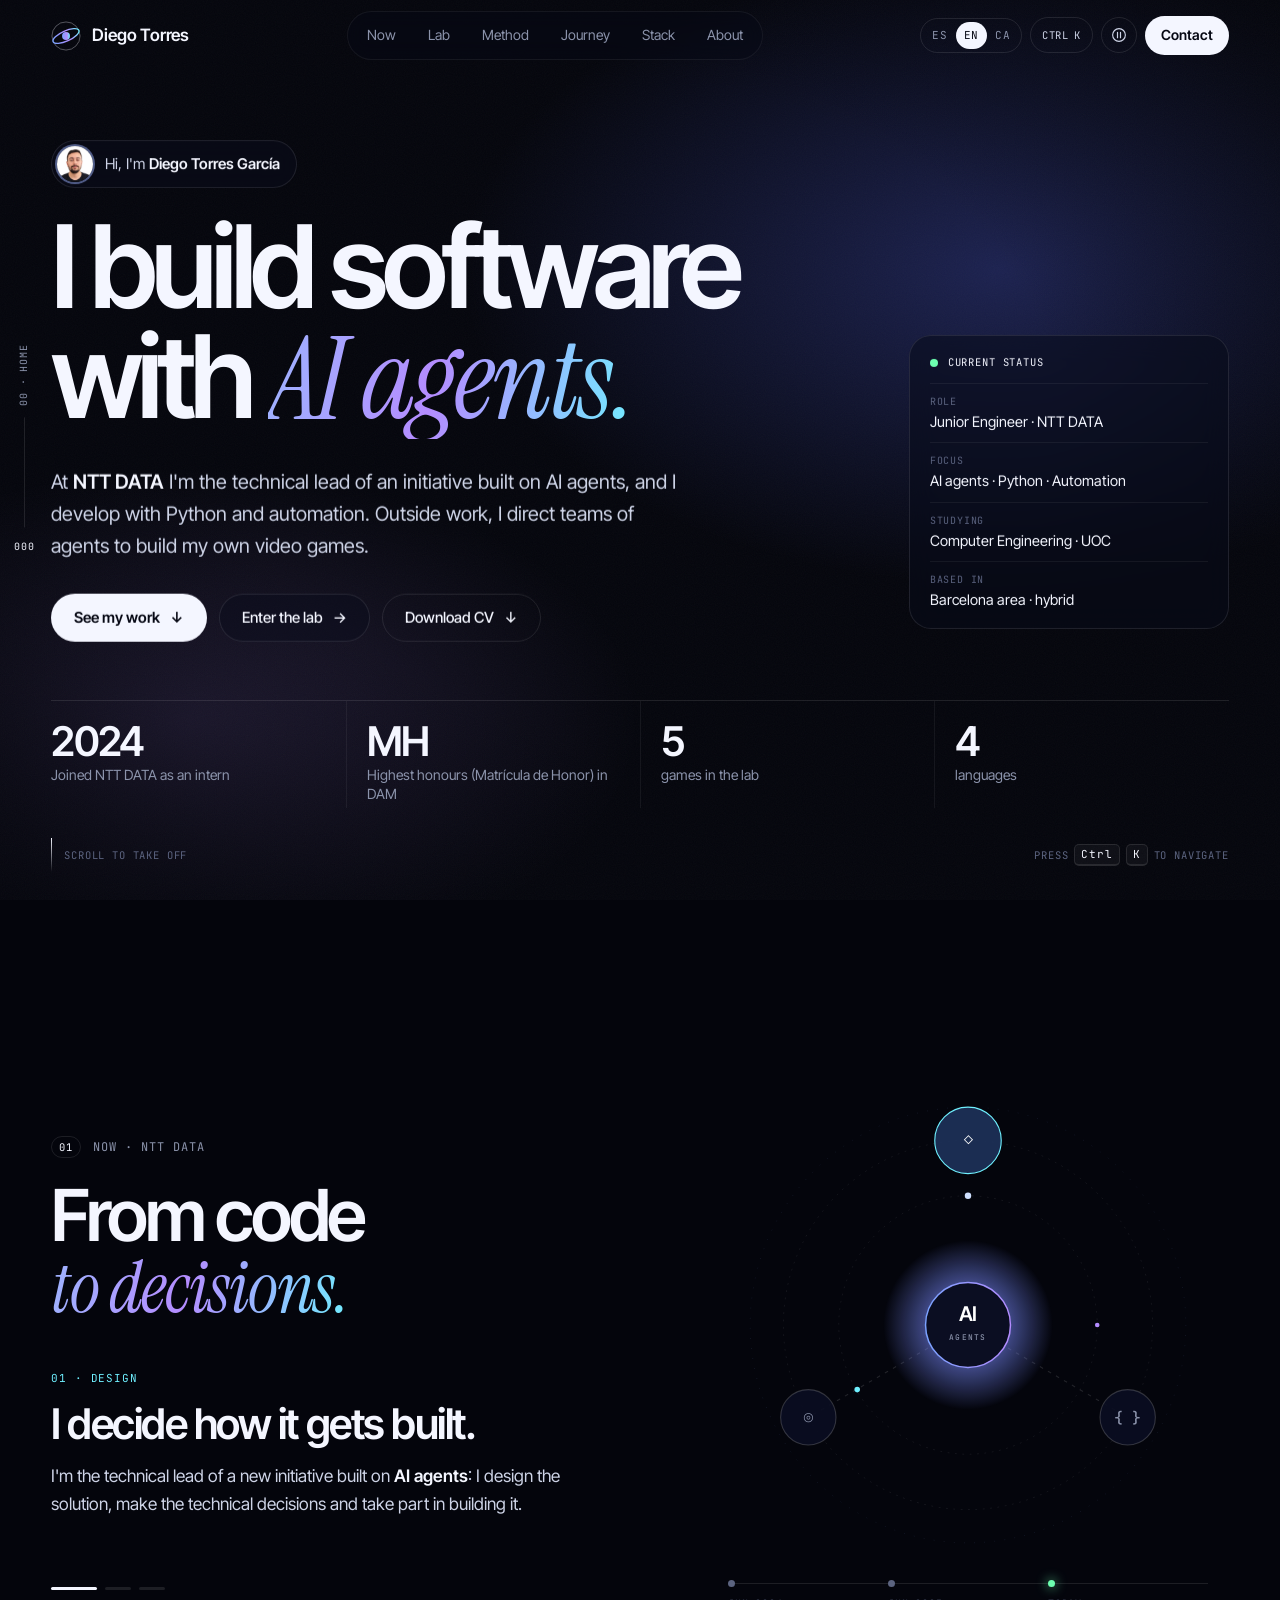
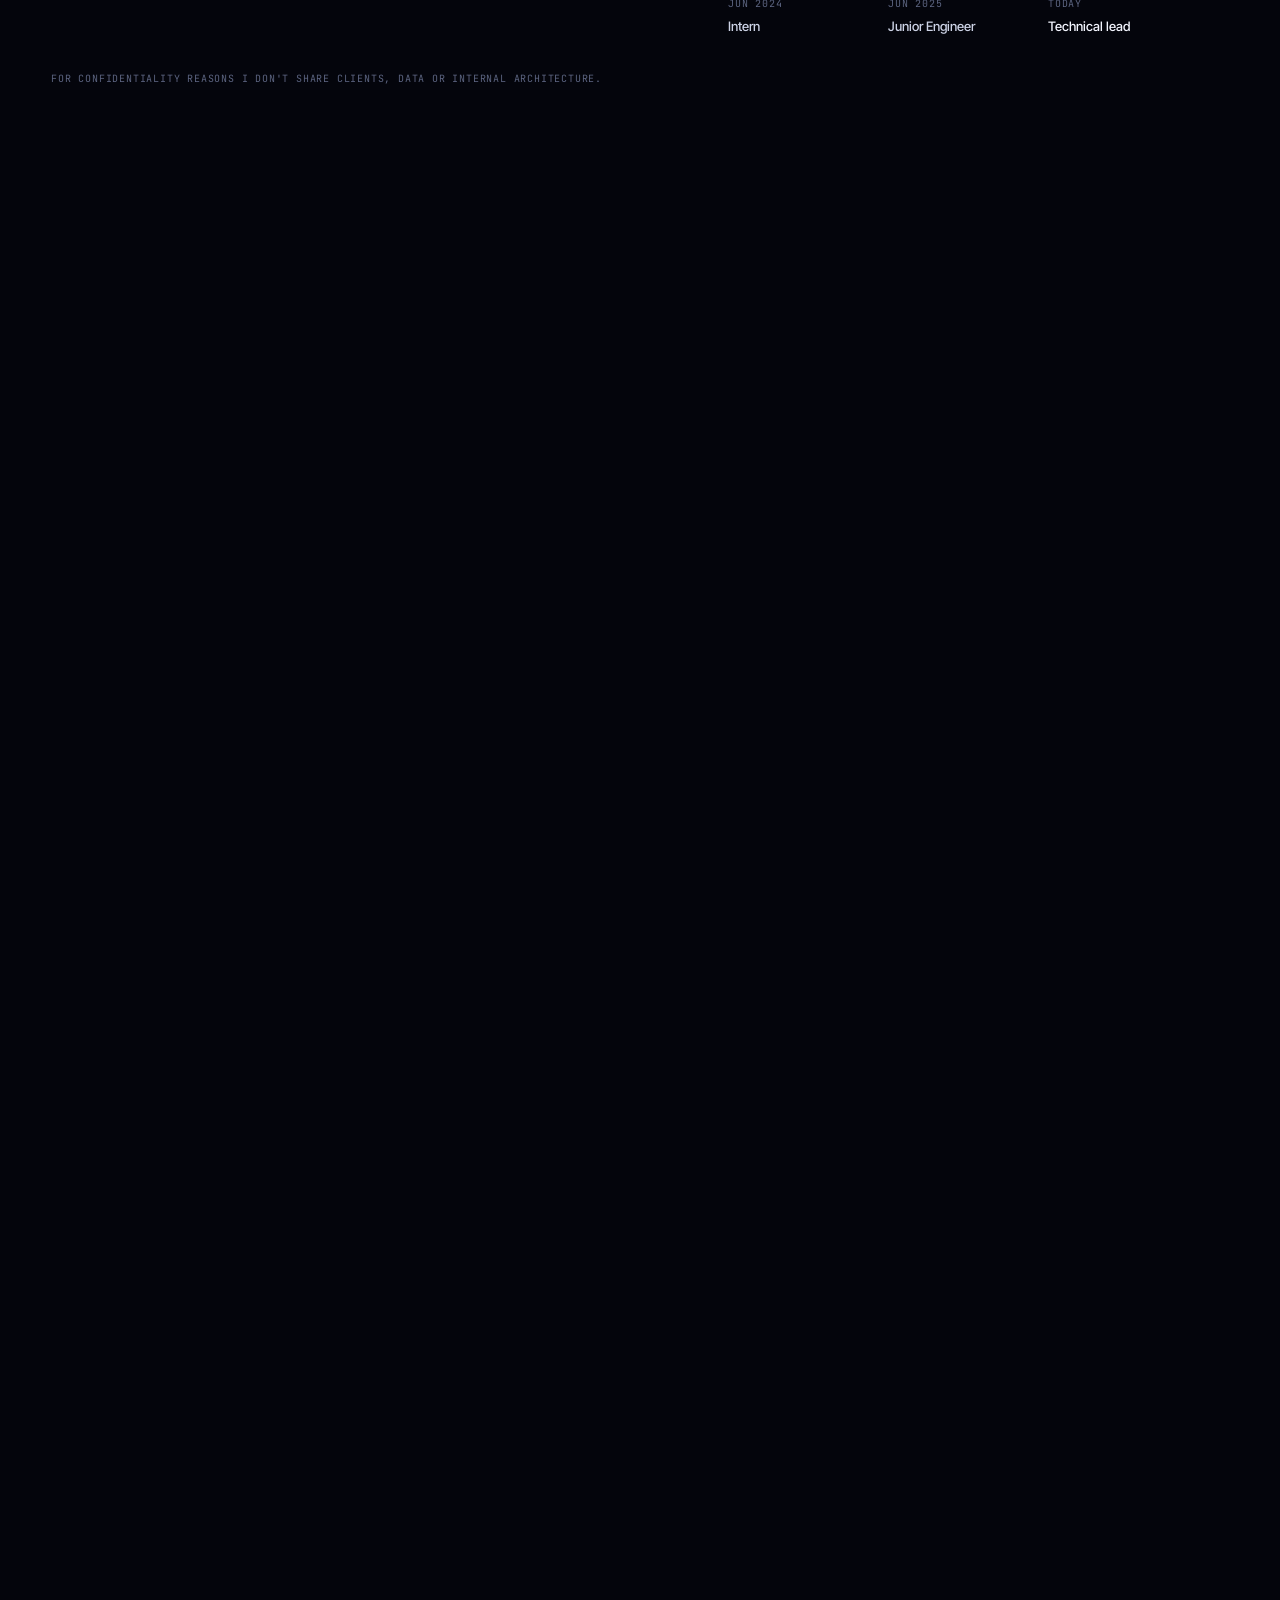
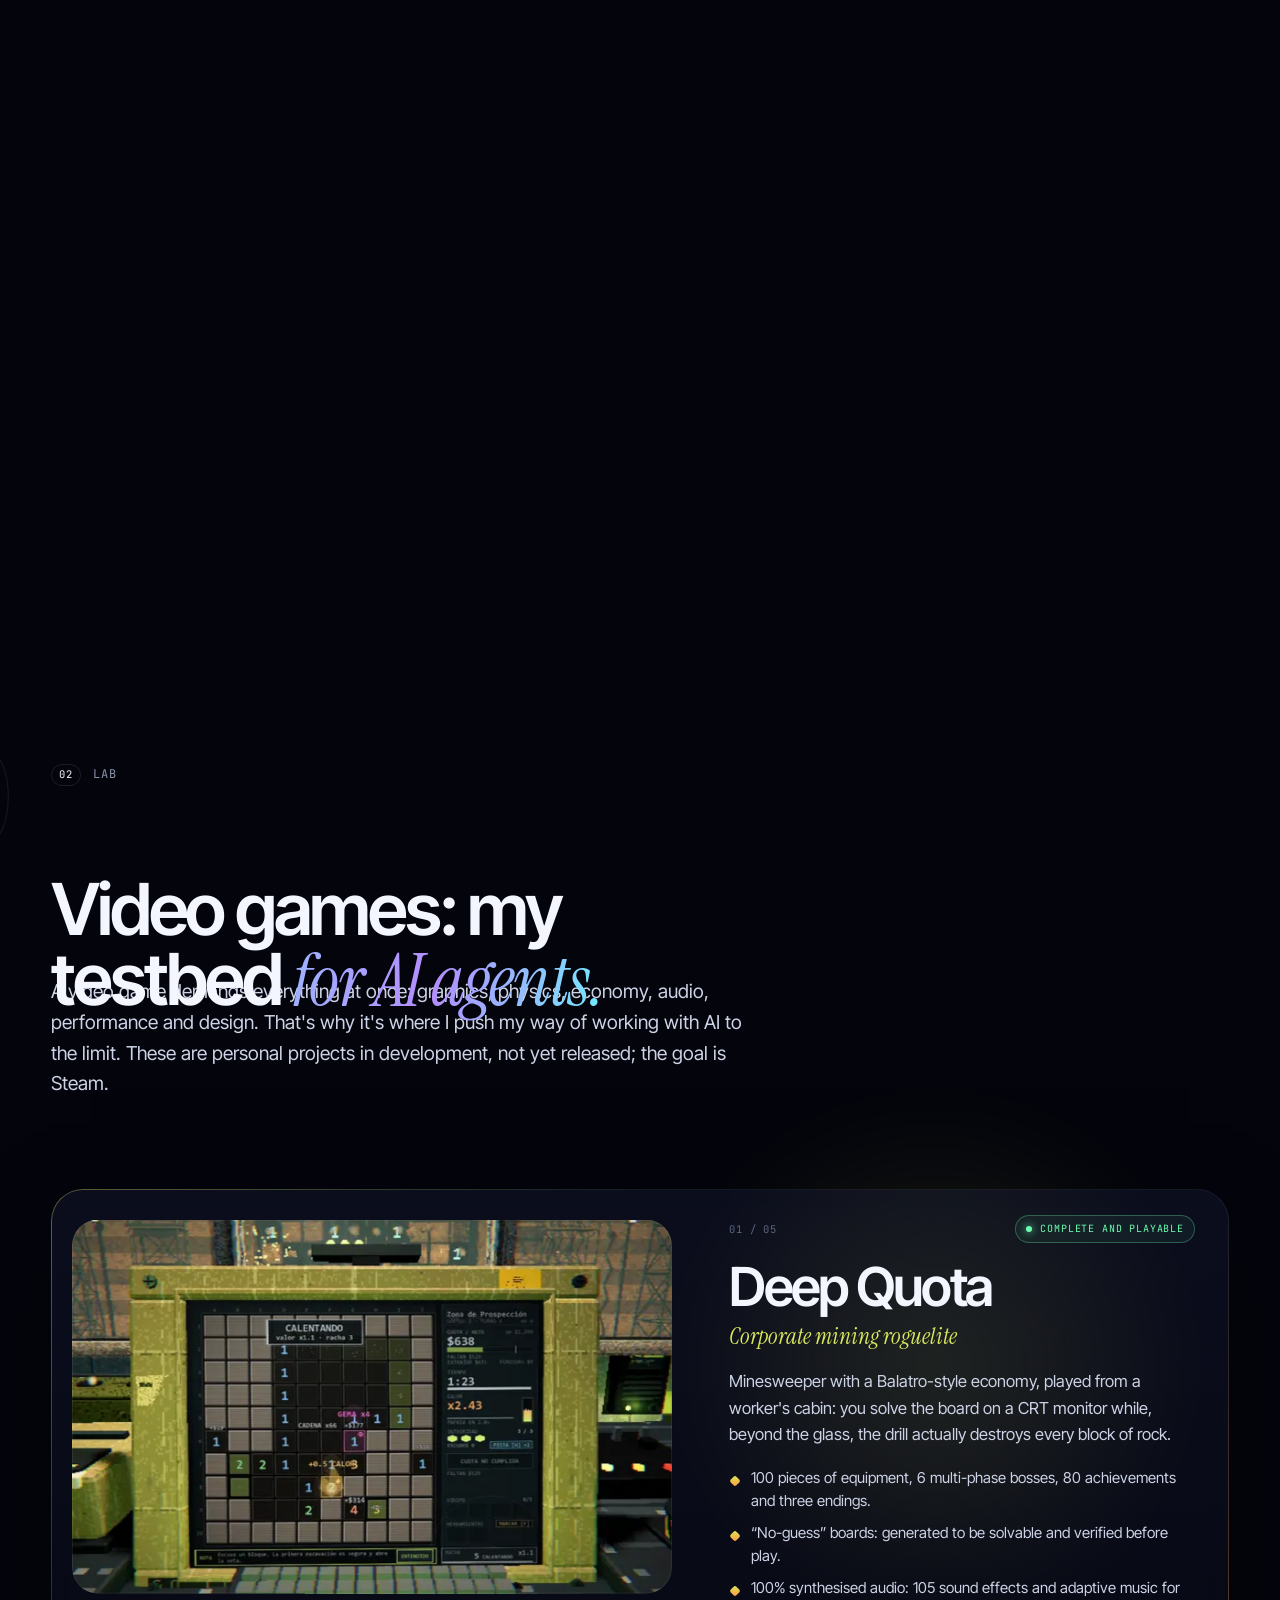
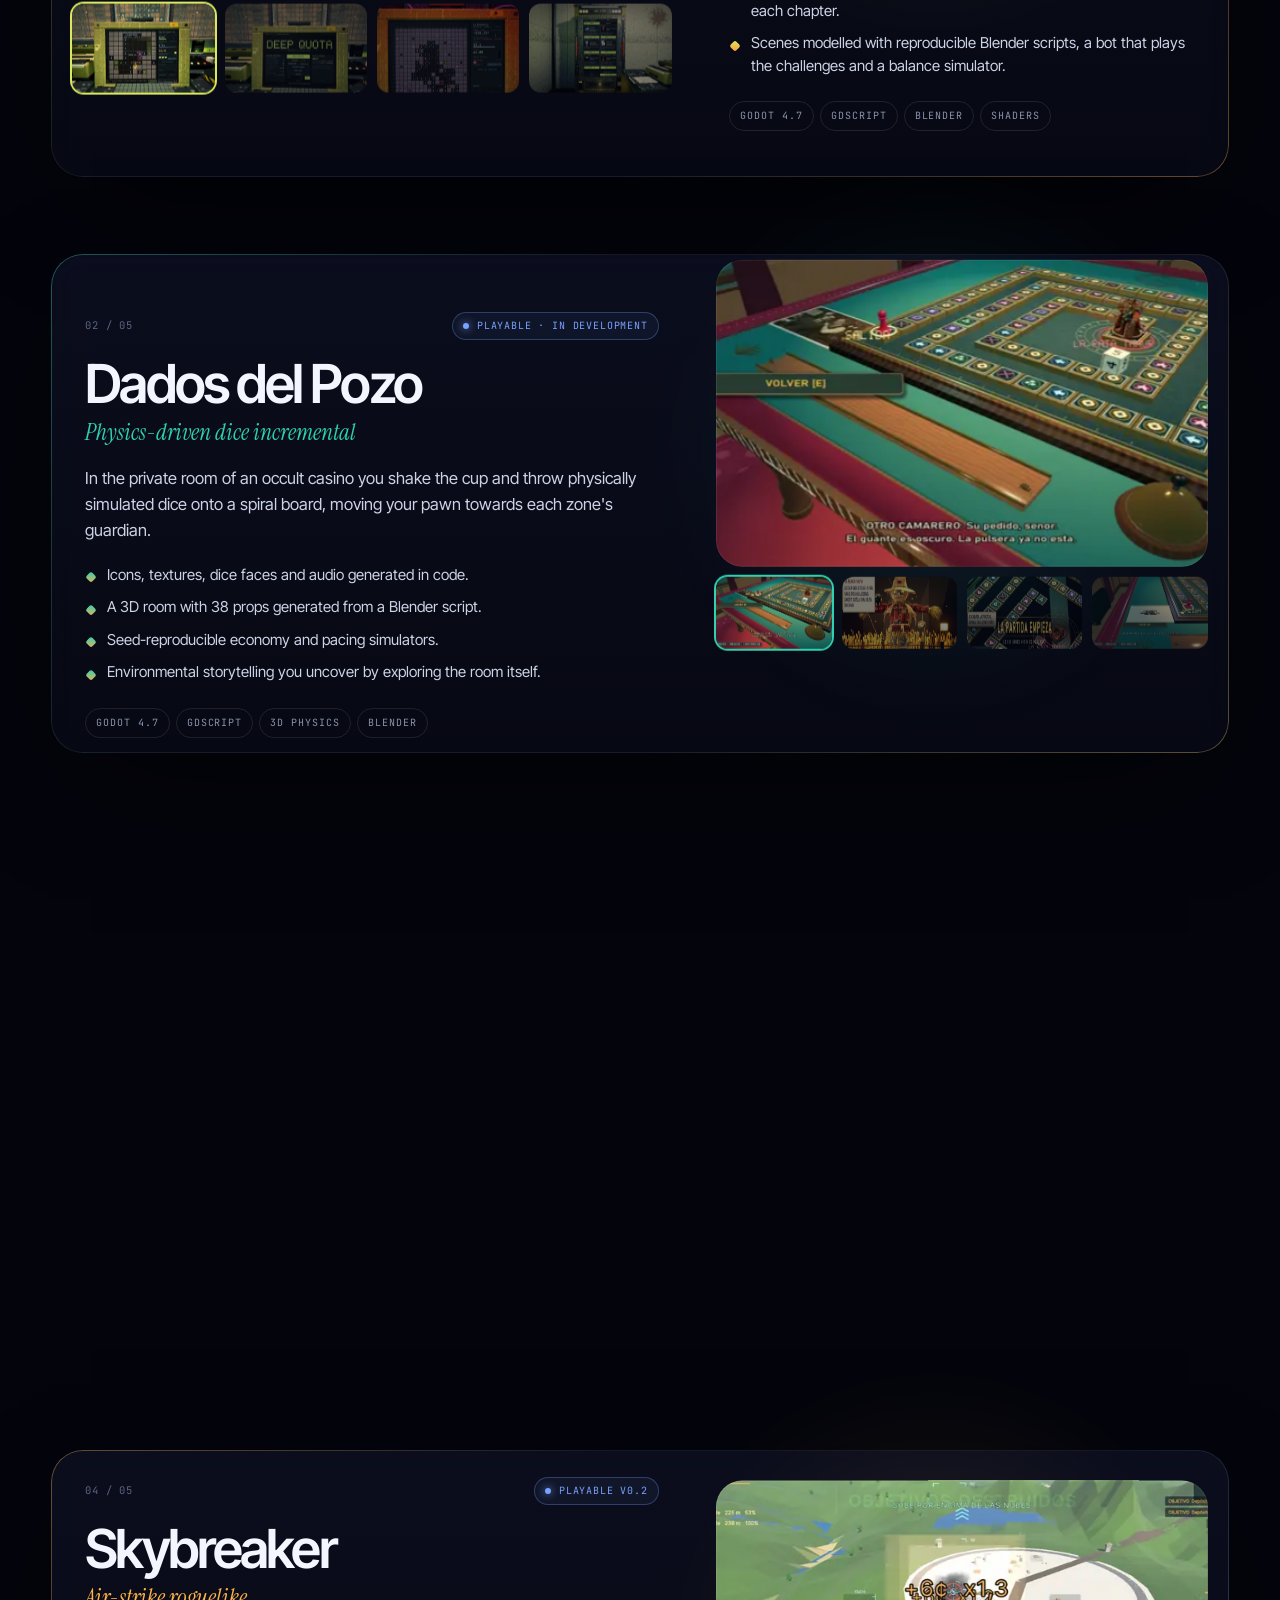
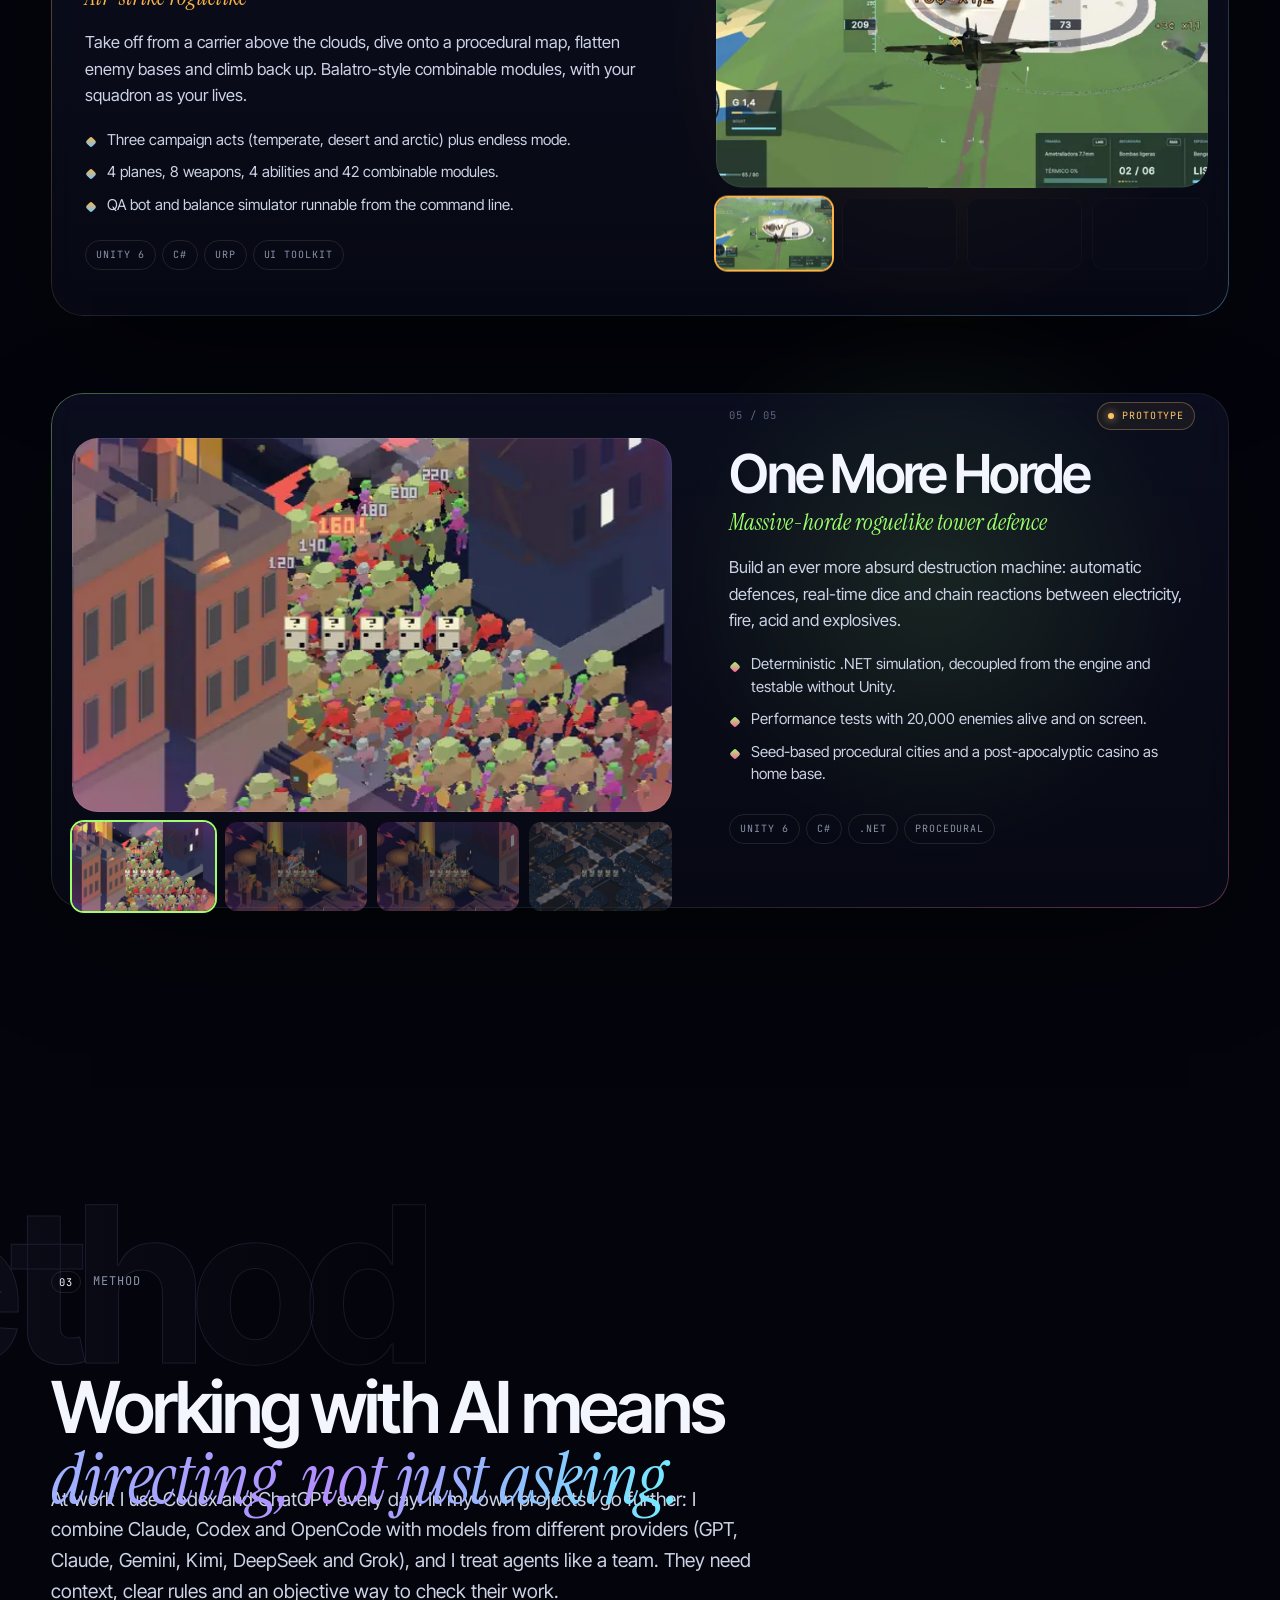
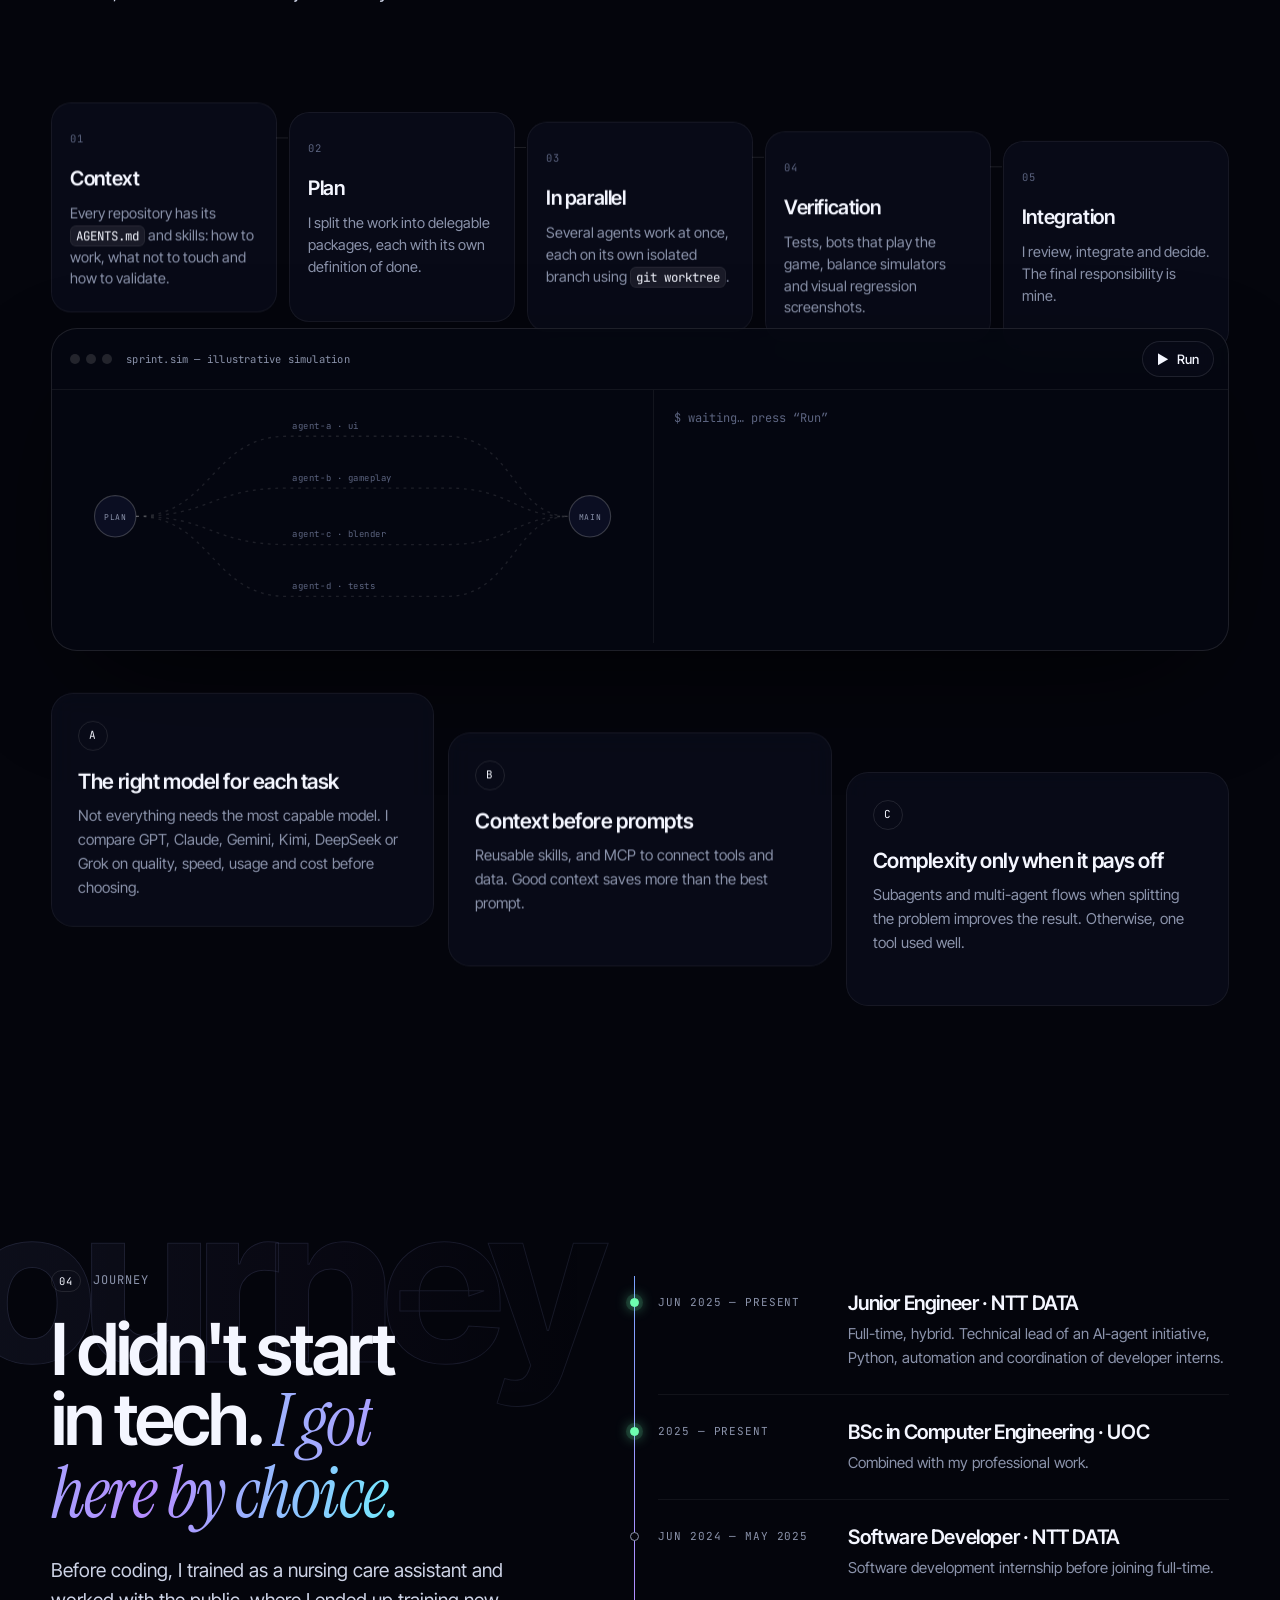
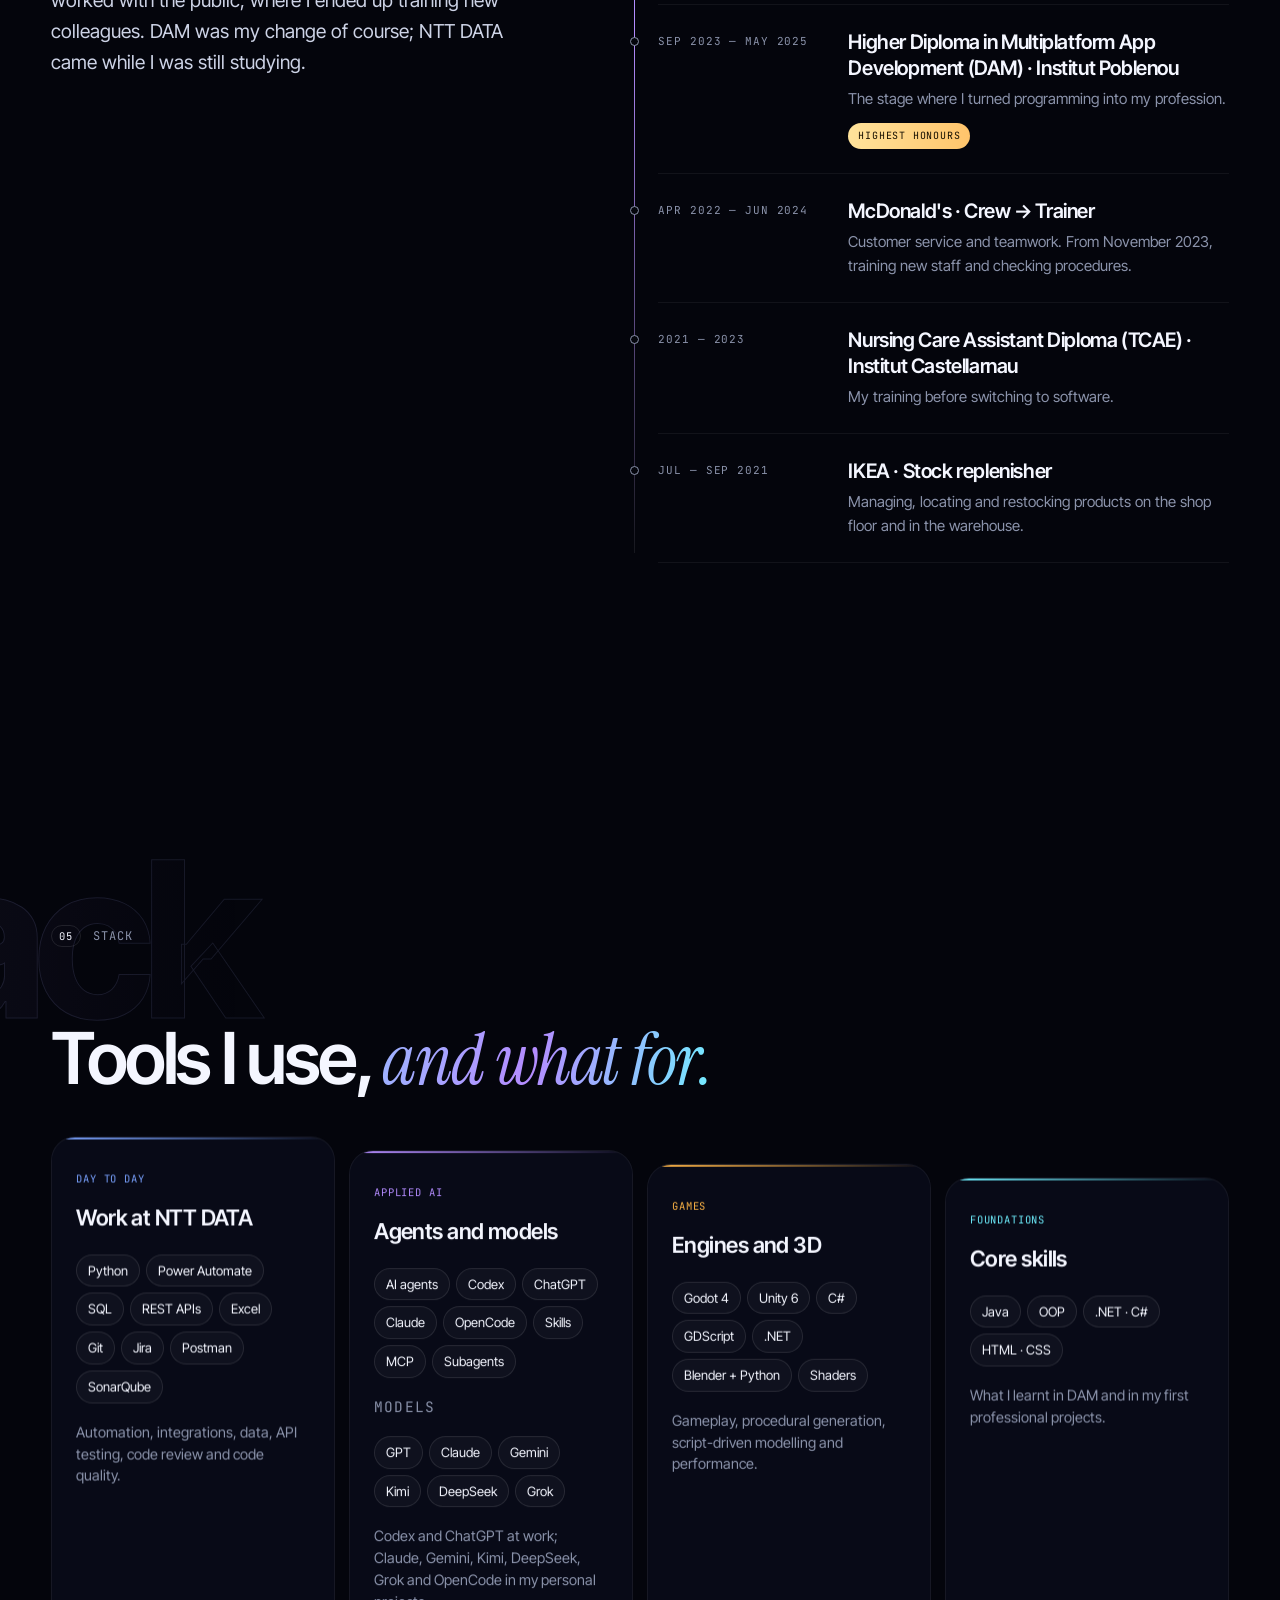
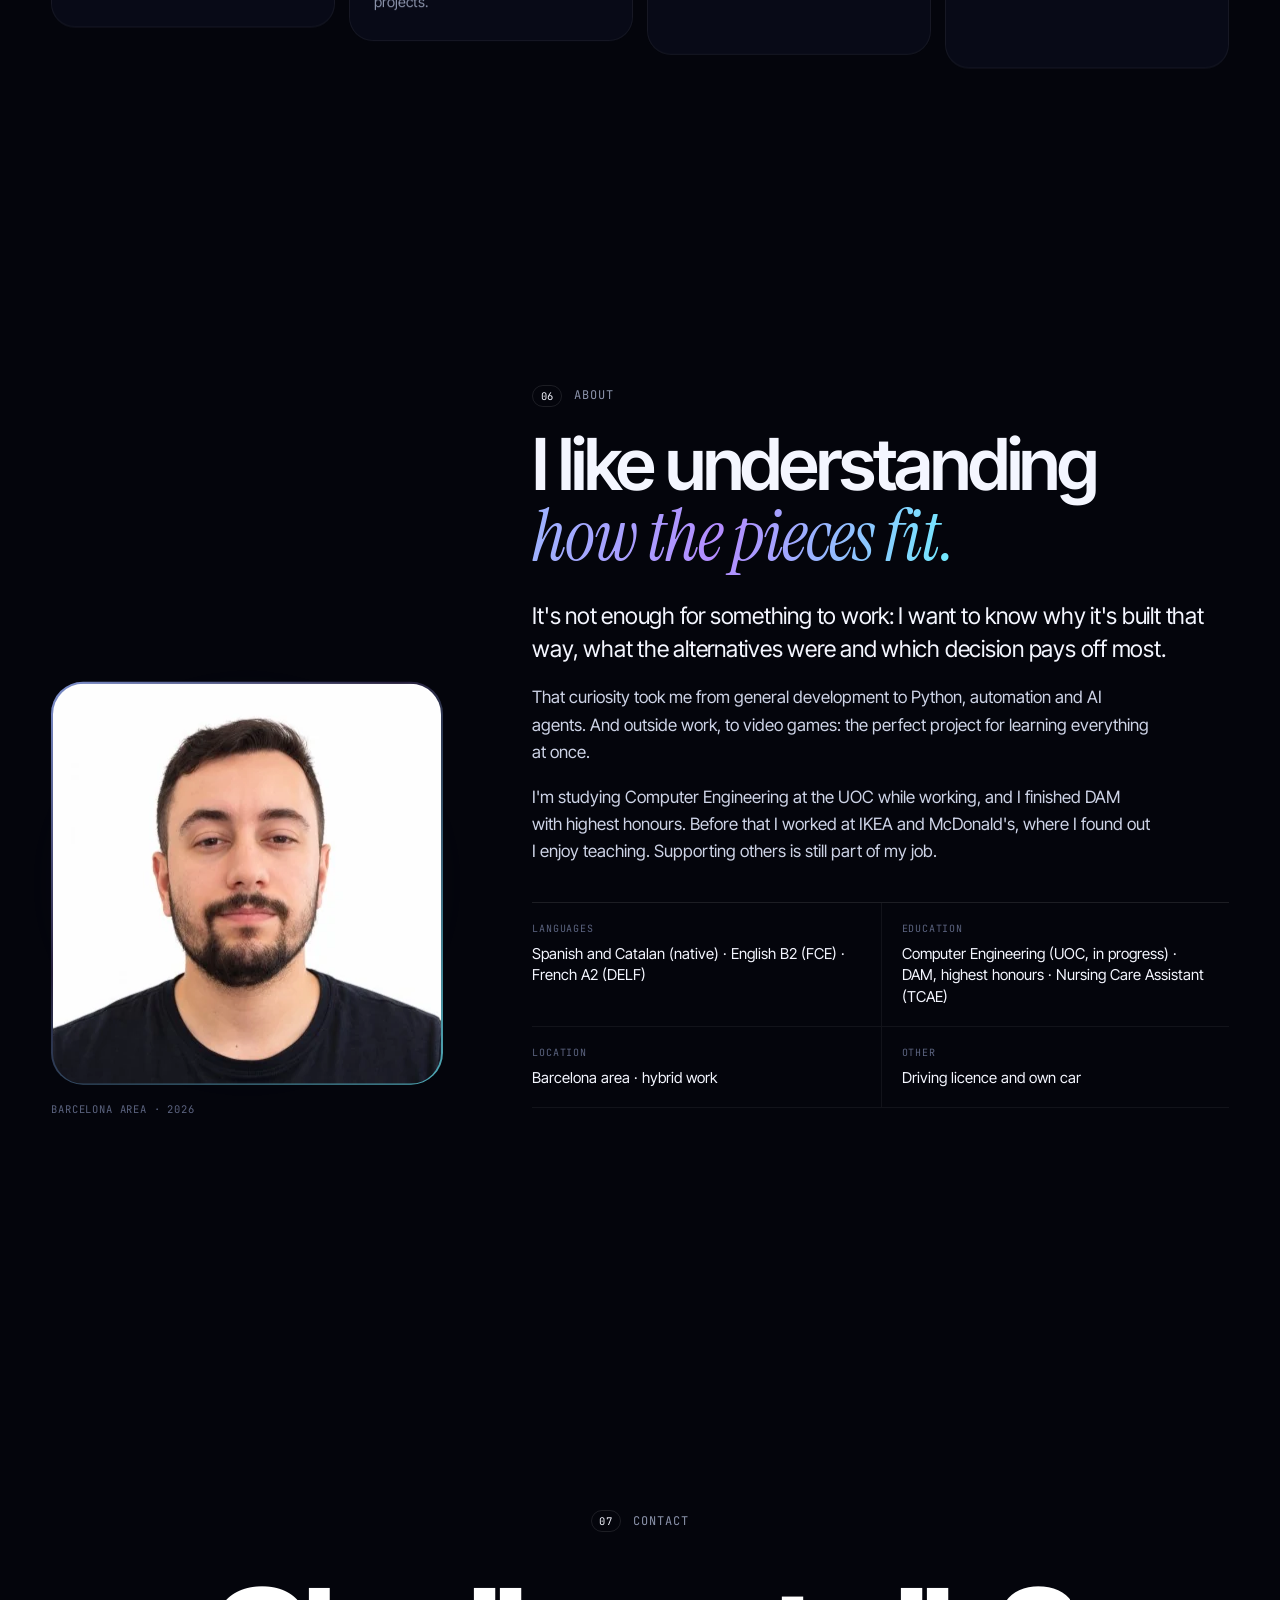
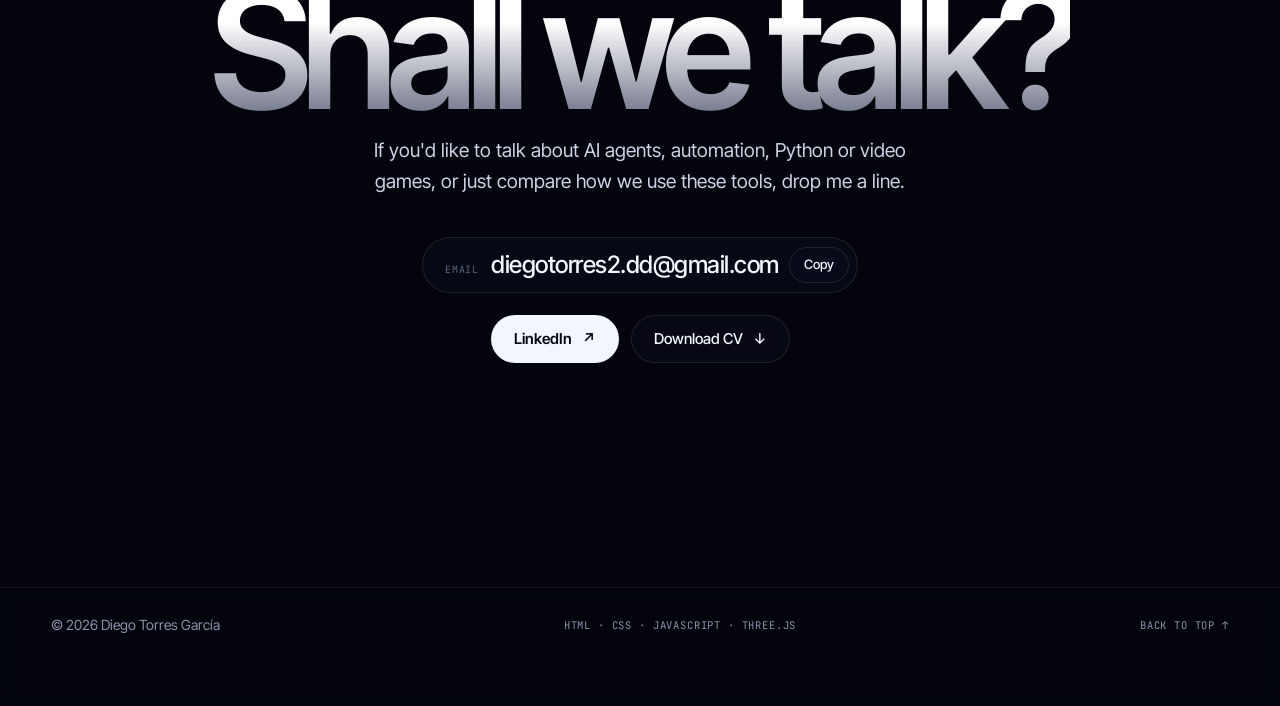
==== commit a7fd836b: "Amplía NTT DATA, añade modelos de IA y parallax - CV y web: más detalle del trabajo en NTT DATA (SQL" ====
--- a/index.html
+++ b/index.html
@@ -141,12 +141,12 @@
           <article class="now-step" data-step="1">
             <span class="mono step-tag" data-i18n="now.s2tag">02 · Desarrollo</span>
             <h3 data-i18n="now.s2h">Y lo llevo a código.</h3>
-            <p data-i18n="now.s2p">Desarrollo soluciones y automatizaciones con <strong>Python</strong> y Power Automate, con un foco creciente en IA aplicada. En el día a día: Jira, Postman, SonarQube, Codex y ChatGPT.</p>
+            <p data-i18n="now.s2p">Desarrollo soluciones y automatizaciones con <strong>Python</strong> y Power Automate: integraciones con APIs REST, SQL y datos de cliente. También trato con negocio, documento, reviso código y cuido la calidad con tests, Postman y SonarQube.</p>
           </article>
           <article class="now-step" data-step="2">
             <span class="mono step-tag" data-i18n="now.s3tag">03 · Equipo</span>
             <h3 data-i18n="now.s3h">Y ayudo a crecer a otros.</h3>
-            <p data-i18n="now.s3p">Coordino a desarrolladores en prácticas: planifico y reparto tareas, sigo avances y tiempos y resuelvo dudas. He apoyado a <strong>cuatro o cinco</strong> y he sido el responsable directo de <strong>dos</strong>, incluido su TFG.</p>
+            <p data-i18n="now.s3p">Hago de <strong>mentor de desarrolladores en prácticas</strong>: planifico y reparto tareas, sigo avances y plazos, resuelvo bloqueos y les acompaño en sus TFG.</p>
           </article>
         </div>
         <div class="now-dots" aria-hidden="true"><i class="on"></i><i></i><i></i></div>
@@ -428,8 +428,8 @@
       <article class="stack-card reveal" data-speed="0.02" style="--c:#7aa2ff">
         <span class="mono stack-k" data-i18n="stack.c1k">Día a día</span>
         <h3 data-i18n="stack.c1h">Trabajo en NTT DATA</h3>
-        <ul class="chips" role="list"><li>Python</li><li>Power Automate</li><li>Jira</li><li>Postman</li><li>SonarQube</li></ul>
-        <p data-i18n="stack.c1p">Desarrollo, automatización de procesos, pruebas de API y calidad de código.</p>
+        <ul class="chips" role="list"><li>Python</li><li>Power Automate</li><li>SQL</li><li data-i18n="stack.rest">APIs REST</li><li>Excel</li><li>Git</li><li>Jira</li><li>Postman</li><li>SonarQube</li></ul>
+        <p data-i18n="stack.c1p">Automatización, integraciones, datos, pruebas de API, revisión y calidad de código.</p>
       </article>
       <article class="stack-card reveal" data-speed="0.07" style="--c:#b48cff">
         <span class="mono stack-k" data-i18n="stack.c2k">IA aplicada</span>
@@ -448,7 +448,7 @@
       <article class="stack-card reveal" data-speed="0.17" style="--c:#6ff0ff">
         <span class="mono stack-k" data-i18n="stack.c4k">Base técnica</span>
         <h3 data-i18n="stack.c4h">Fundamentos</h3>
-        <ul class="chips" role="list"><li>Java</li><li data-i18n="stack.oop">POO</li><li>SQL</li><li>Git</li><li>.NET · C#</li><li>HTML · CSS</li></ul>
+        <ul class="chips" role="list"><li>Java</li><li data-i18n="stack.oop">POO</li><li>.NET · C#</li><li>HTML · CSS</li></ul>
         <p data-i18n="stack.c4p">Lo que aprendí en DAM y en mis primeros proyectos profesionales.</p>
       </article>
     </div>
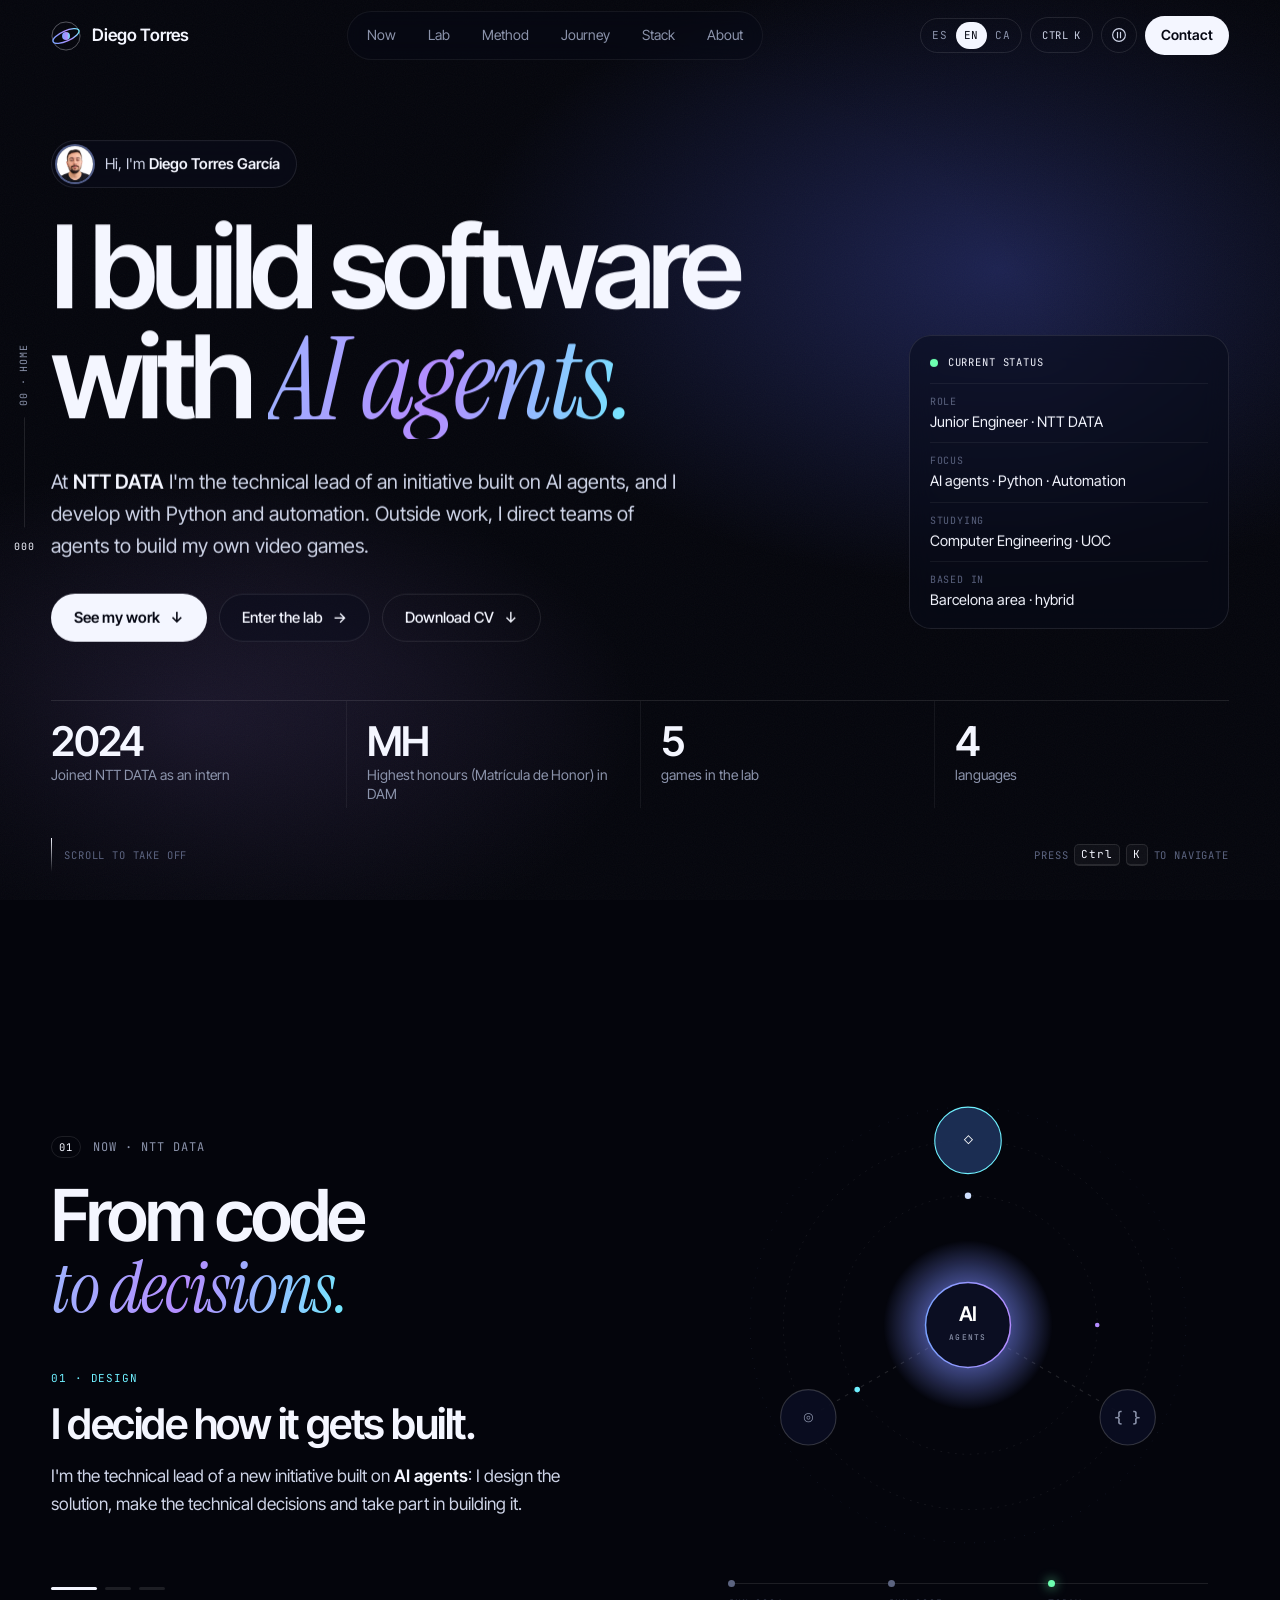
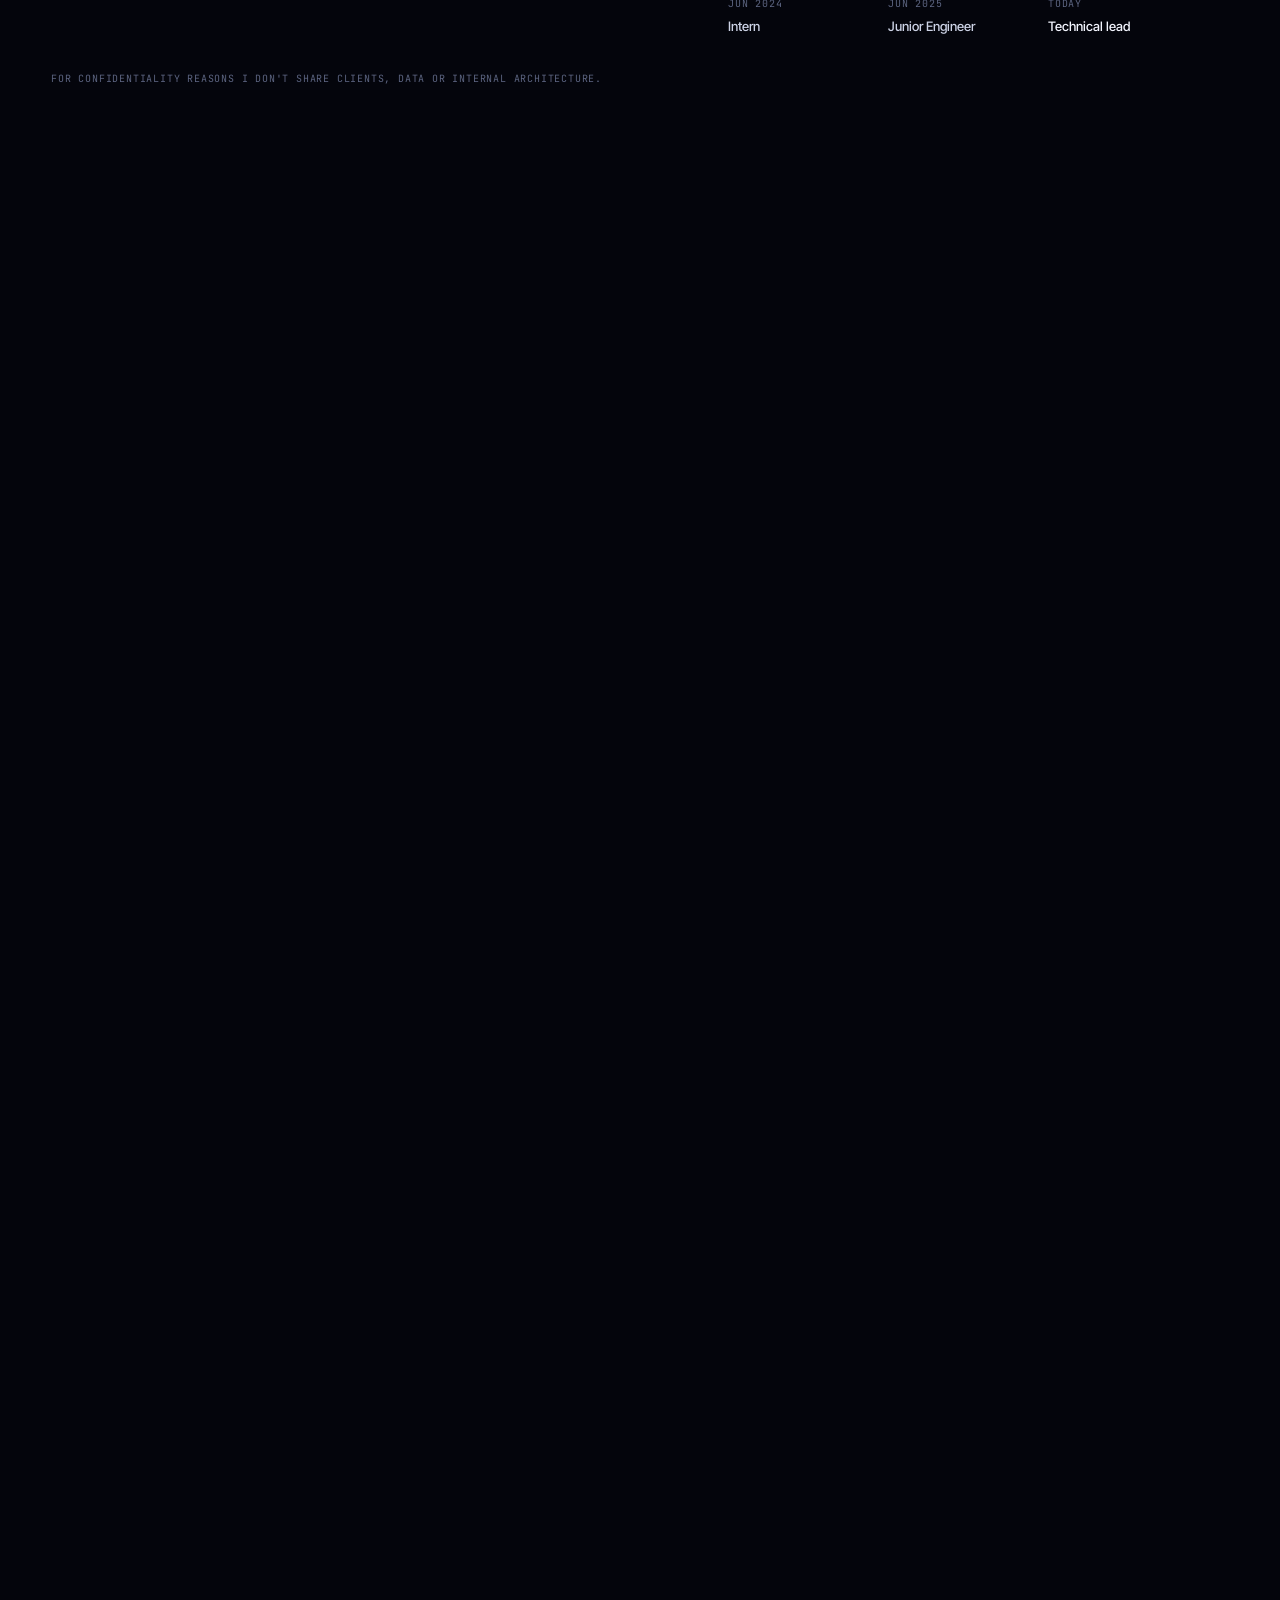
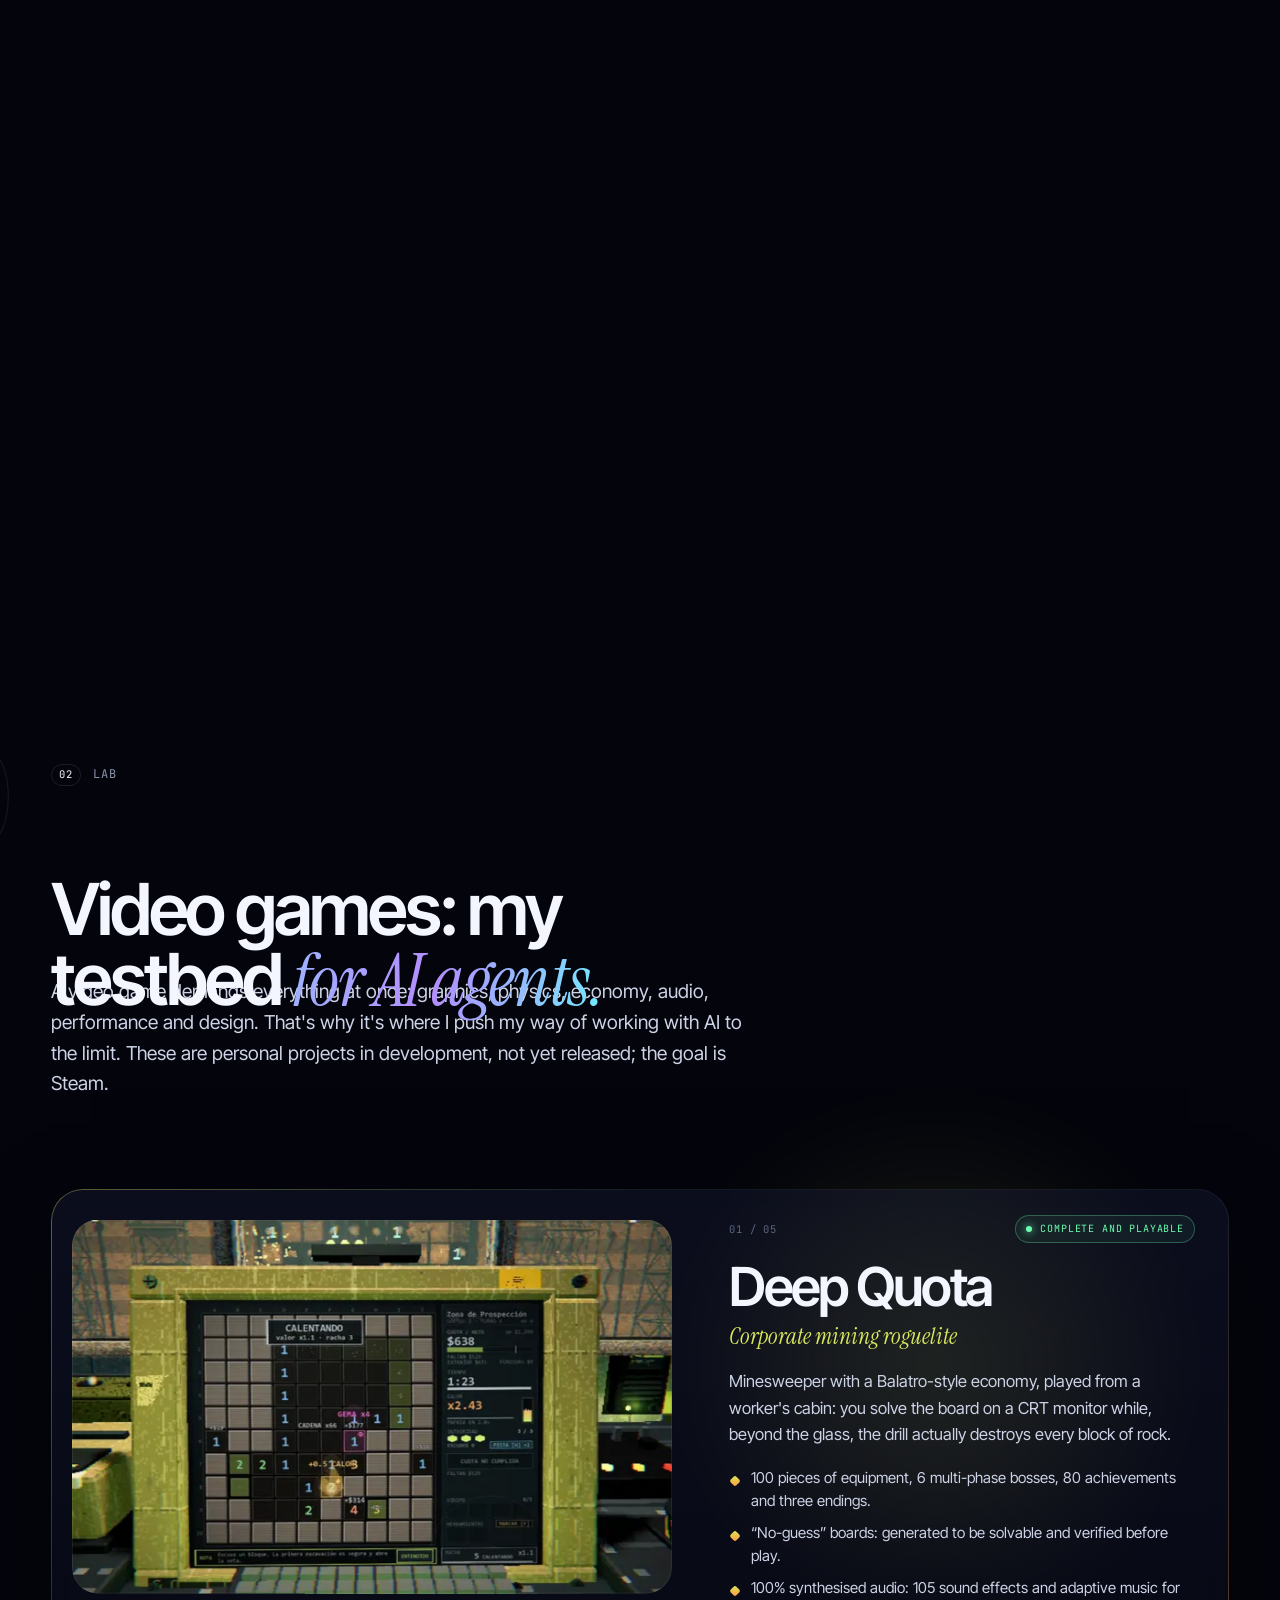
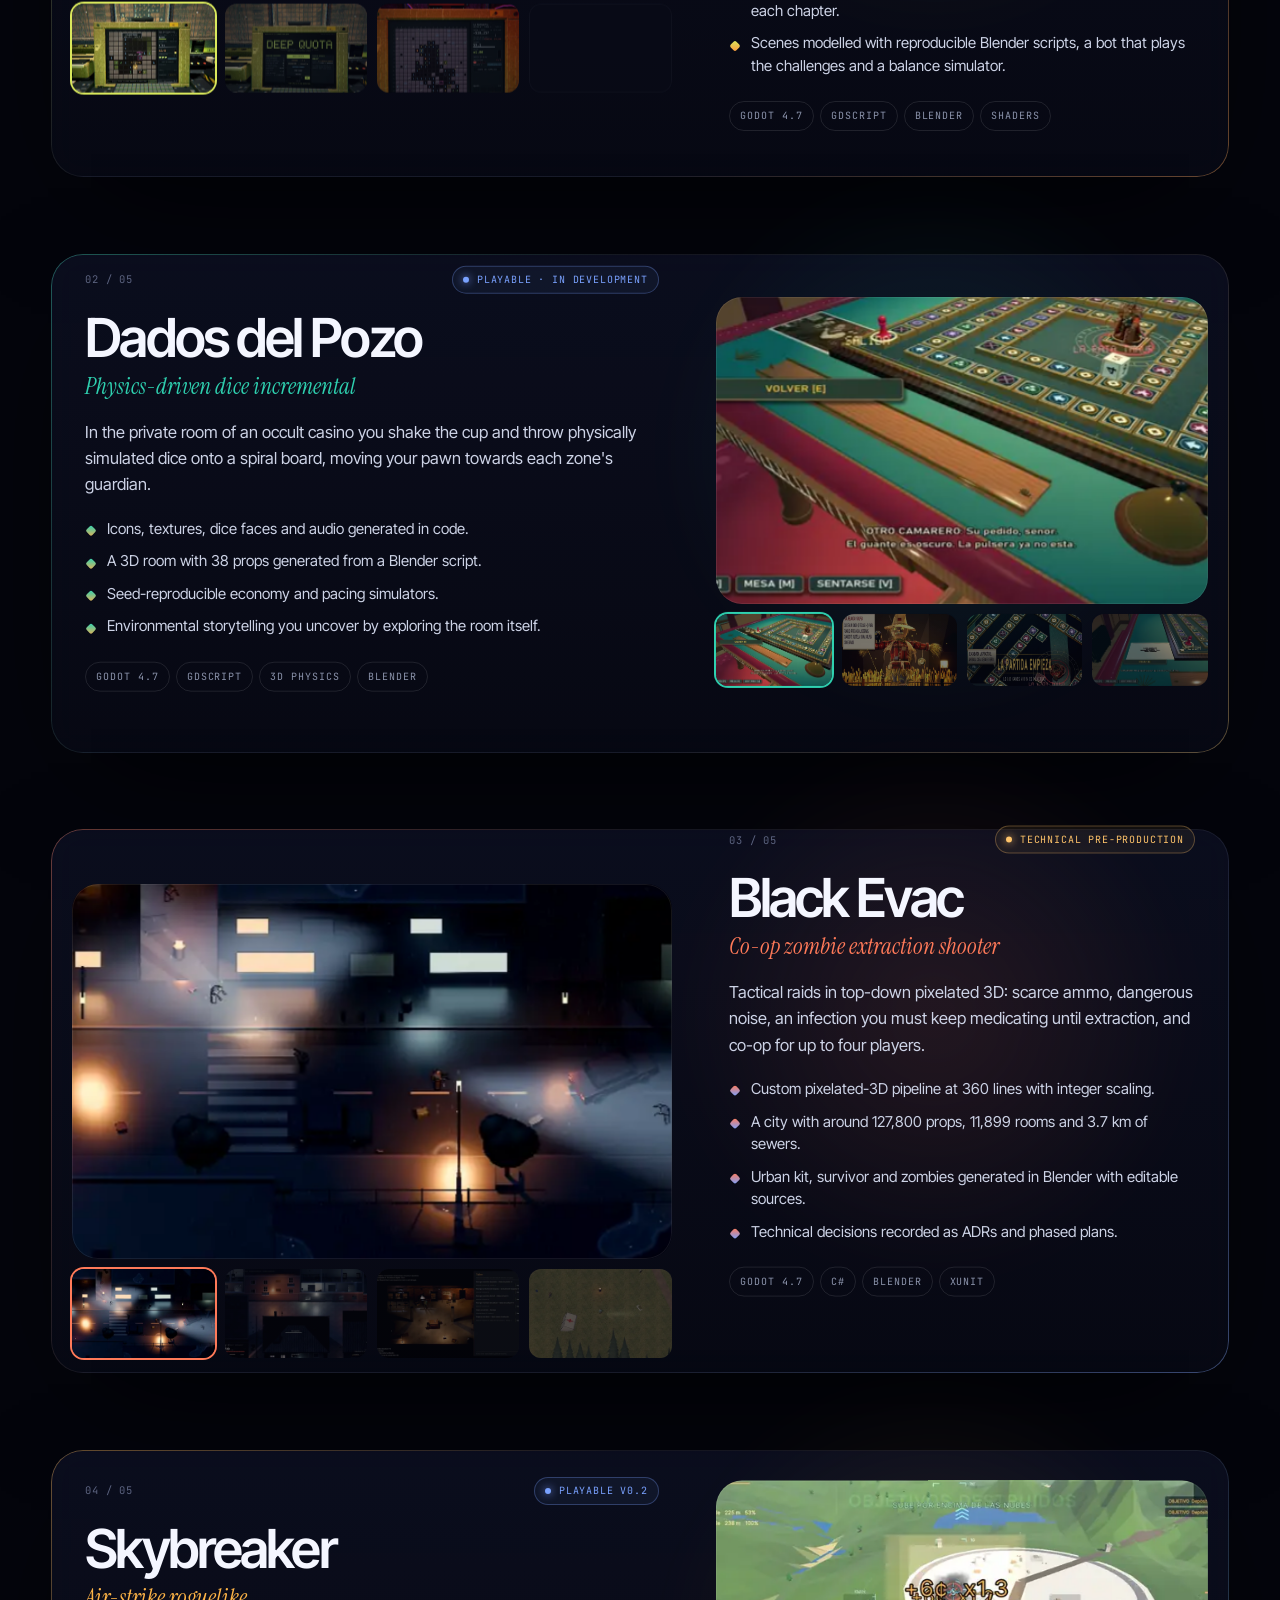
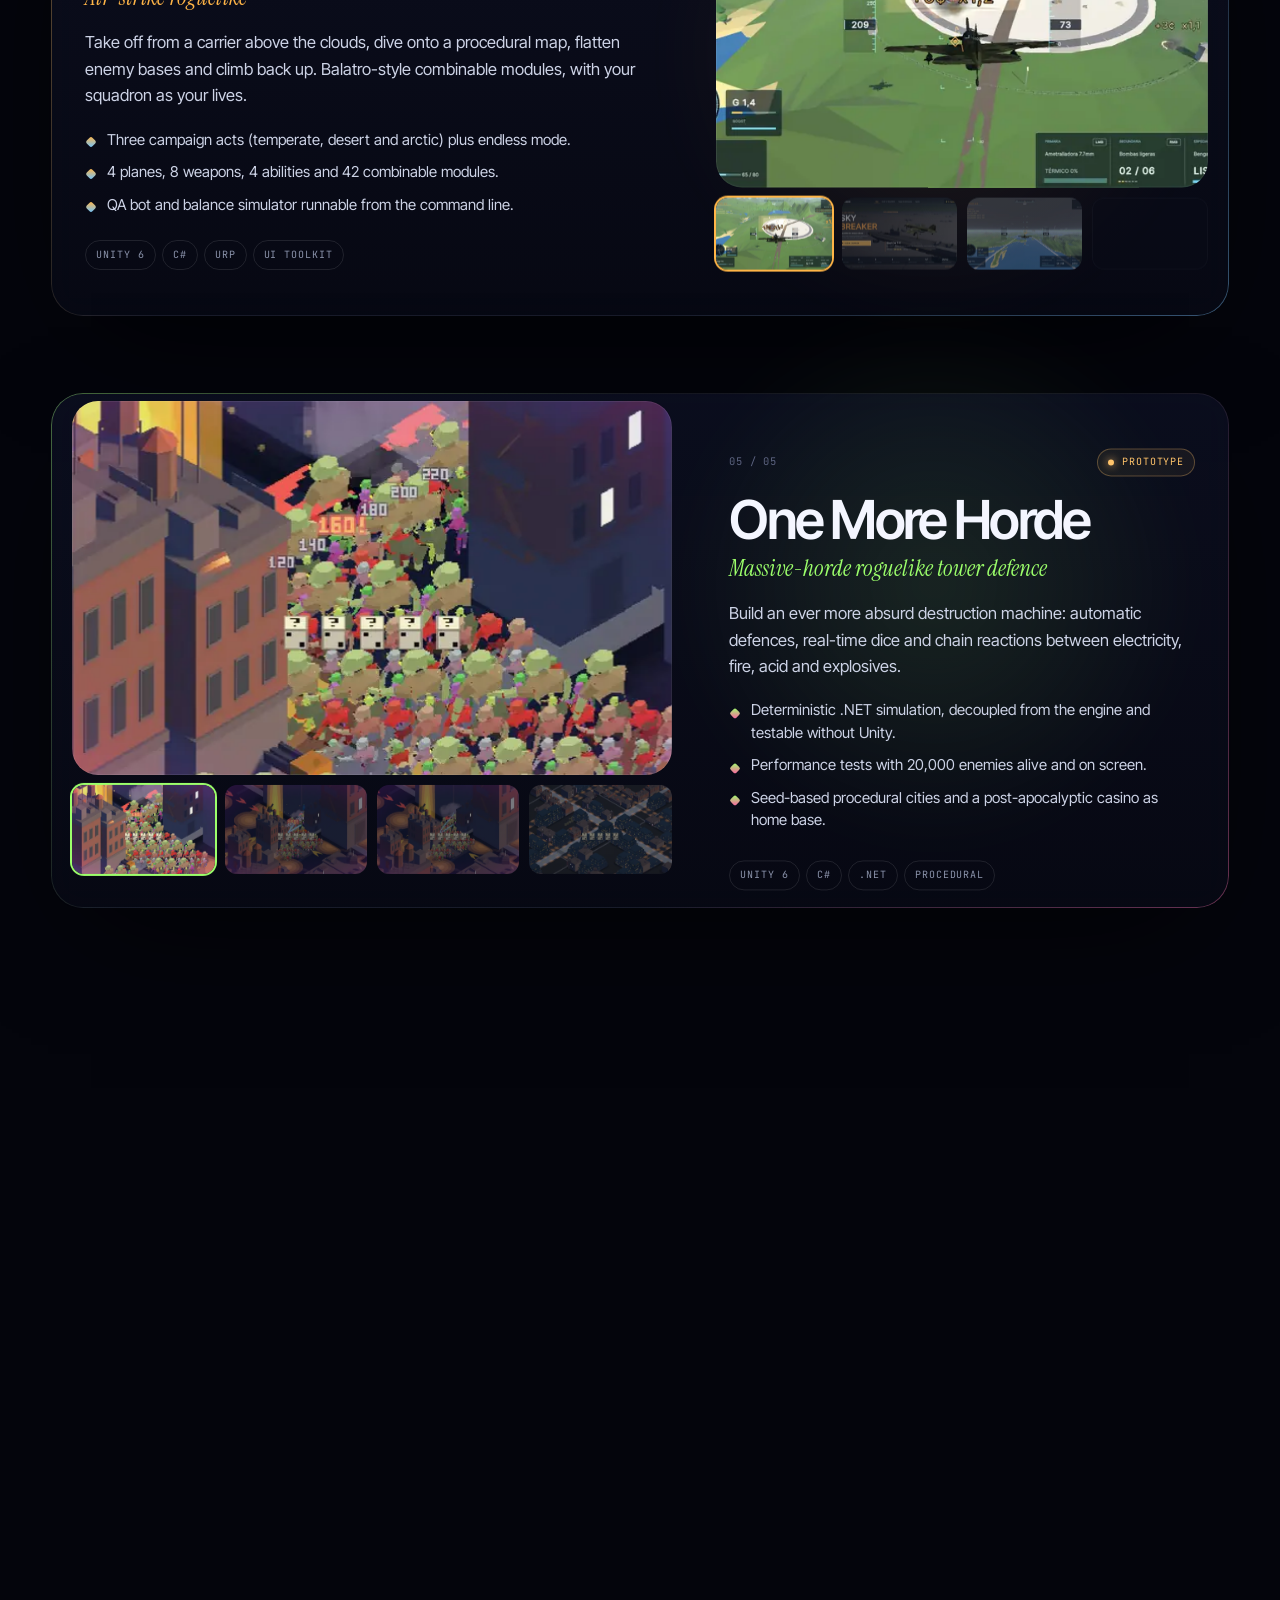
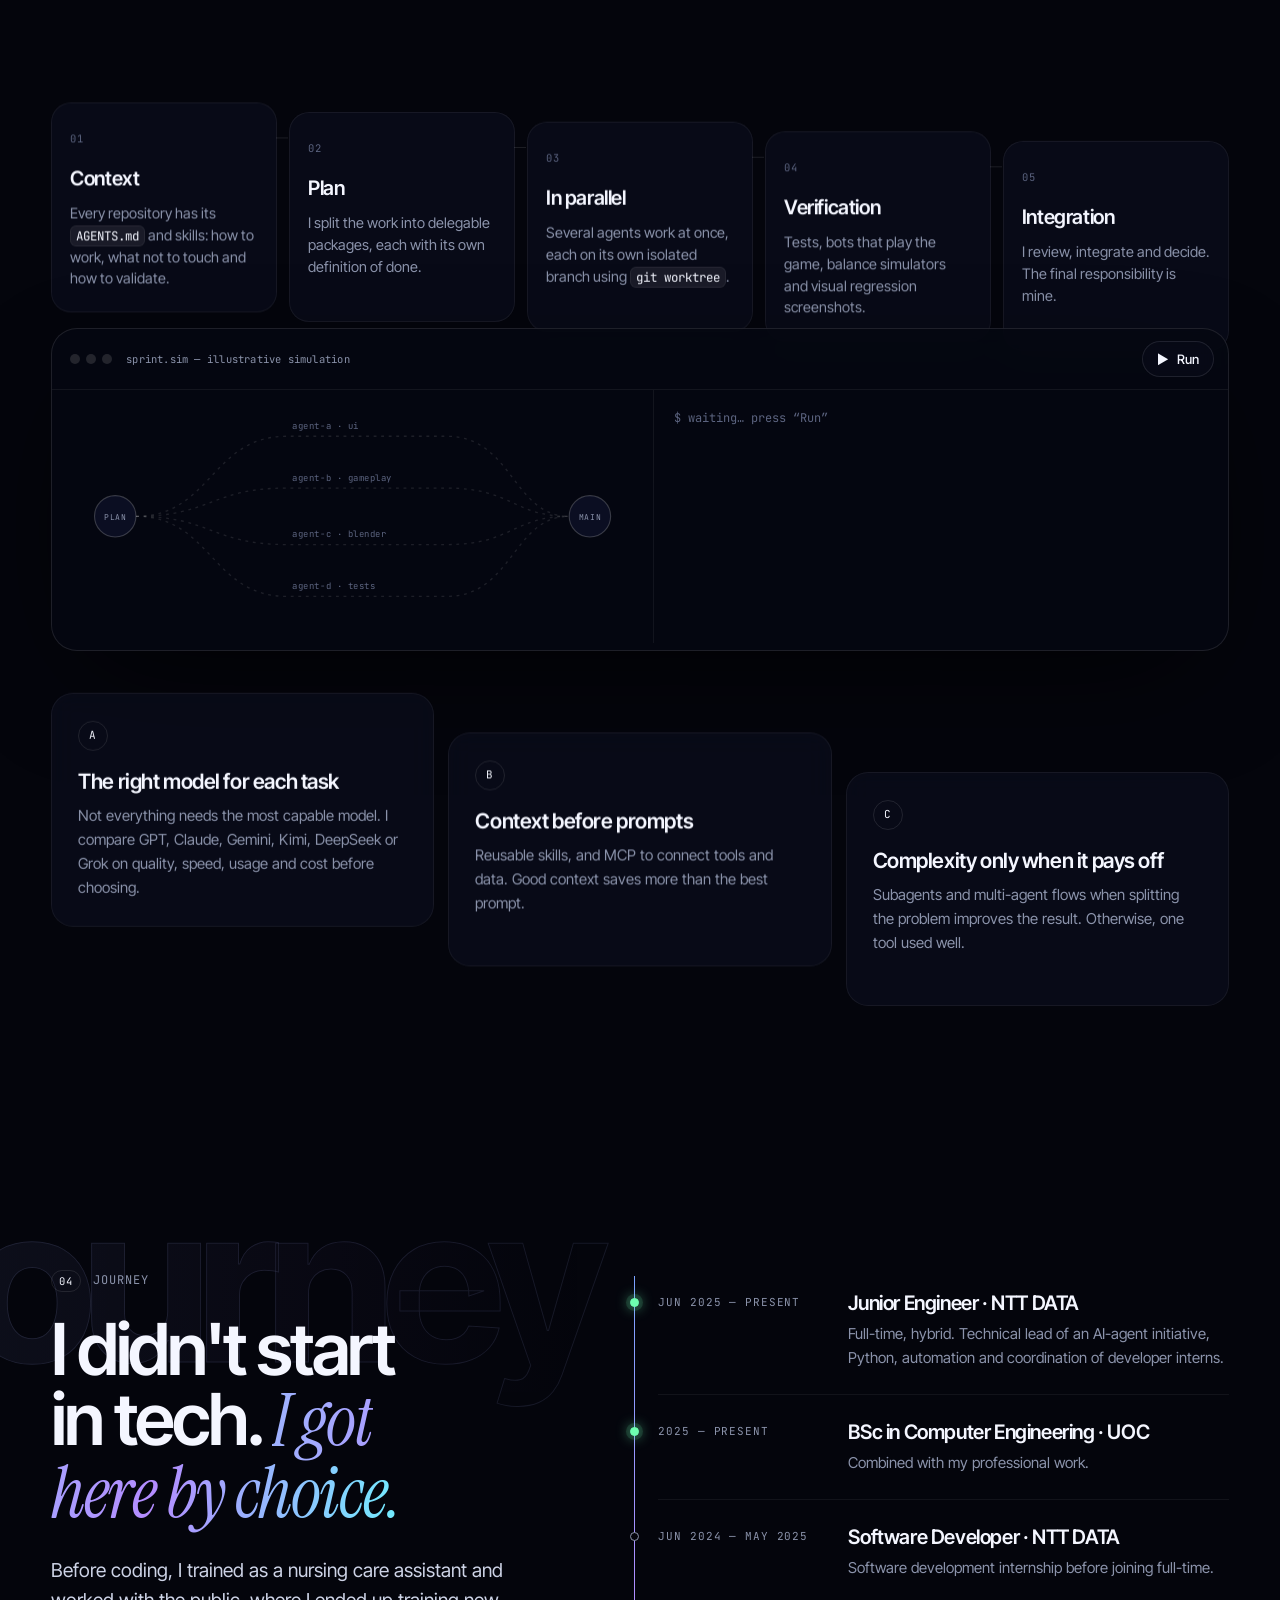
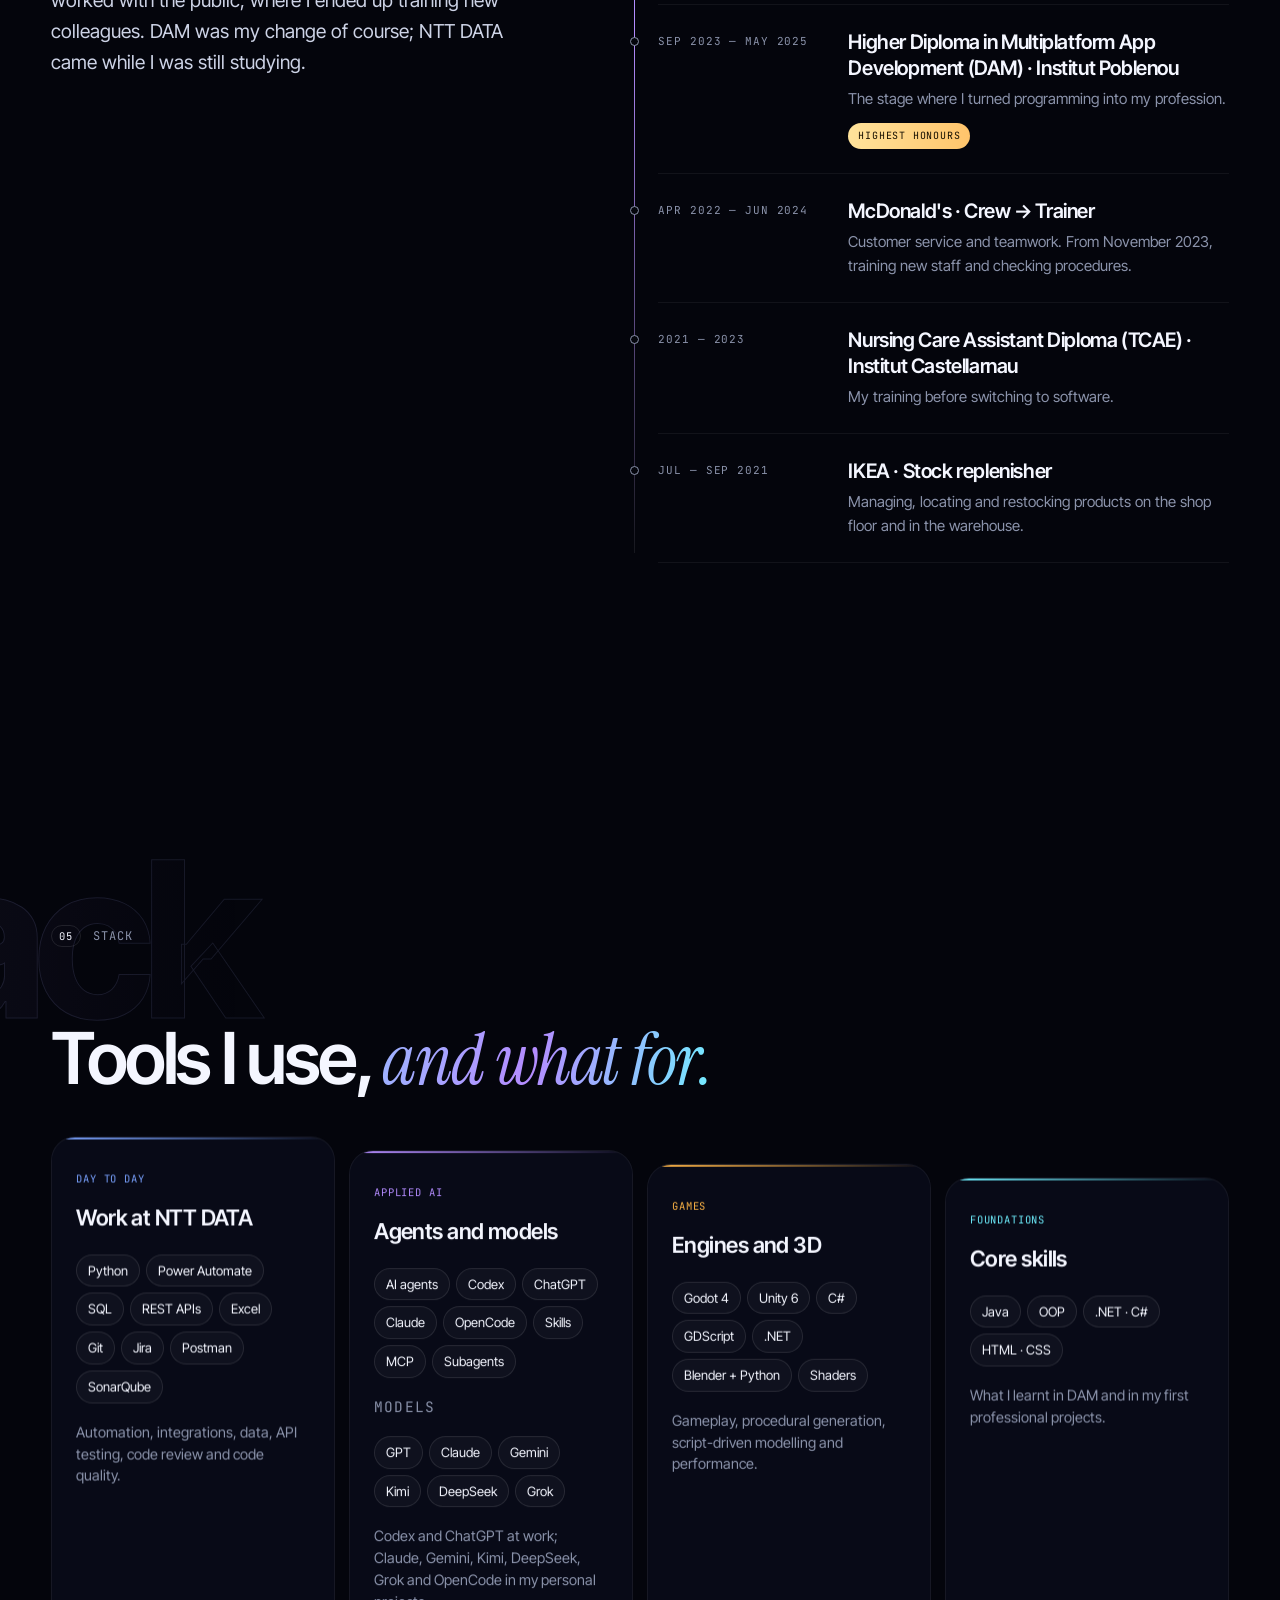
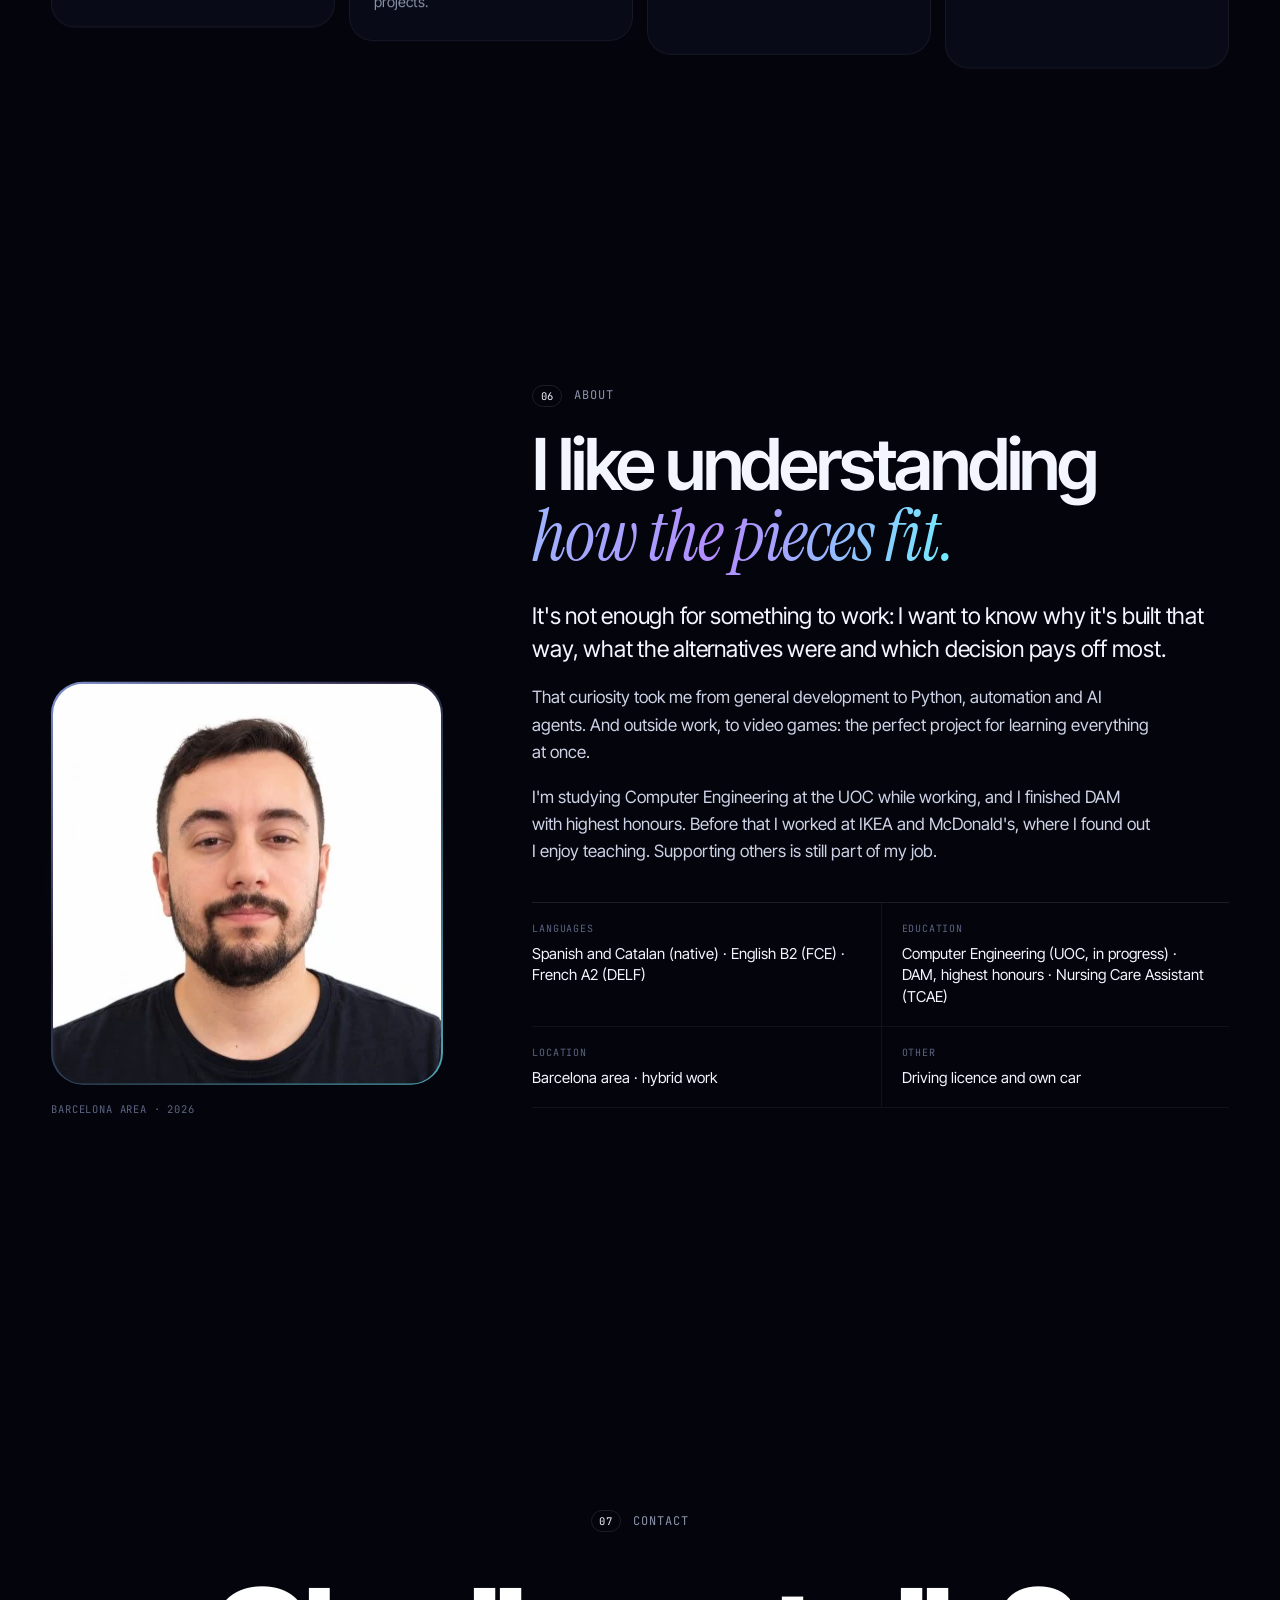
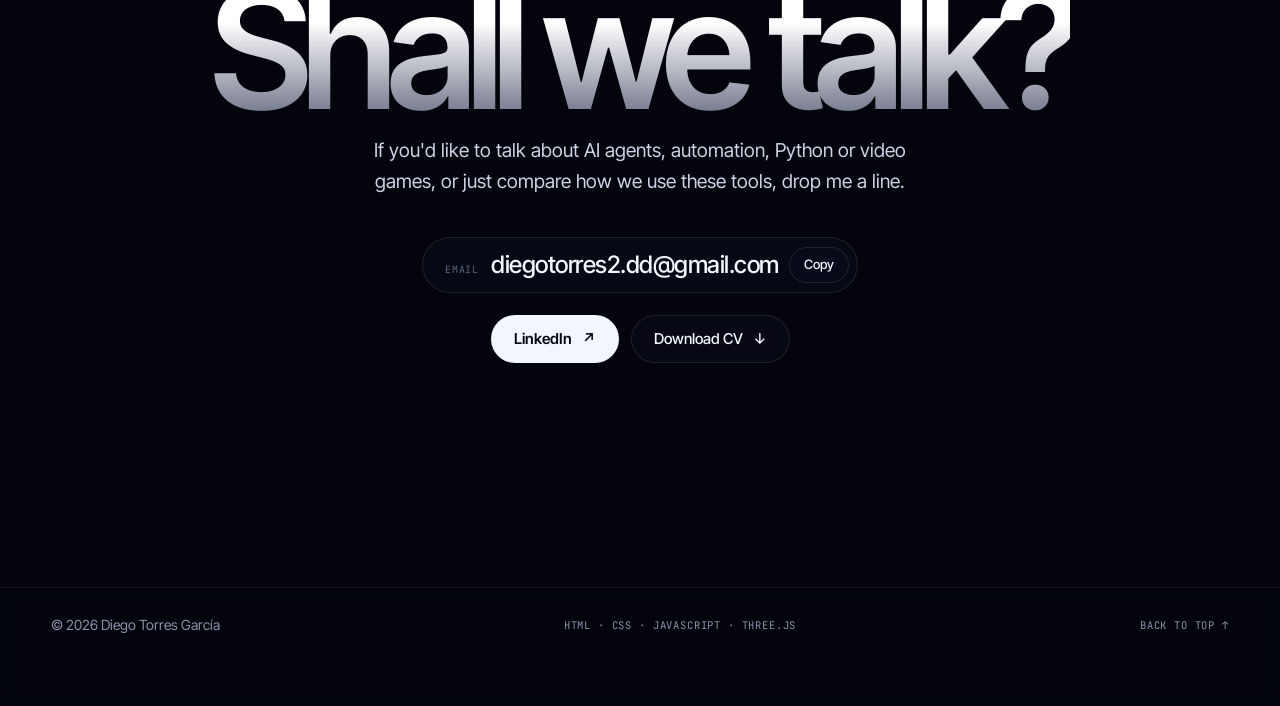
==== commit 7d37d8f4: "Apunta og:image, og:url y canonical a GitHub Pages Co-Authored-By: Claude Opus 5.5 <noreply@anthropi" ====
--- a/index.html
+++ b/index.html
@@ -14,7 +14,9 @@
 <meta property="og:locale:alternate" content="ca_ES">
 <meta property="og:title" content="Diego Torres García — Software, agentes de IA y videojuegos">
 <meta property="og:description" content="Junior Engineer en NTT DATA. Agentes de IA, Python, automatización y un laboratorio de videojuegos construidos con agentes.">
-<meta property="og:image" content="assets/img/og.png">
+<meta property="og:url" content="https://ditogar.github.io/portfolio/">
+<meta property="og:image" content="https://ditogar.github.io/portfolio/assets/img/og.png">
+<link rel="canonical" href="https://ditogar.github.io/portfolio/">
 <meta property="og:image:width" content="1200">
 <meta property="og:image:height" content="630">
 <meta name="twitter:card" content="summary_large_image">
